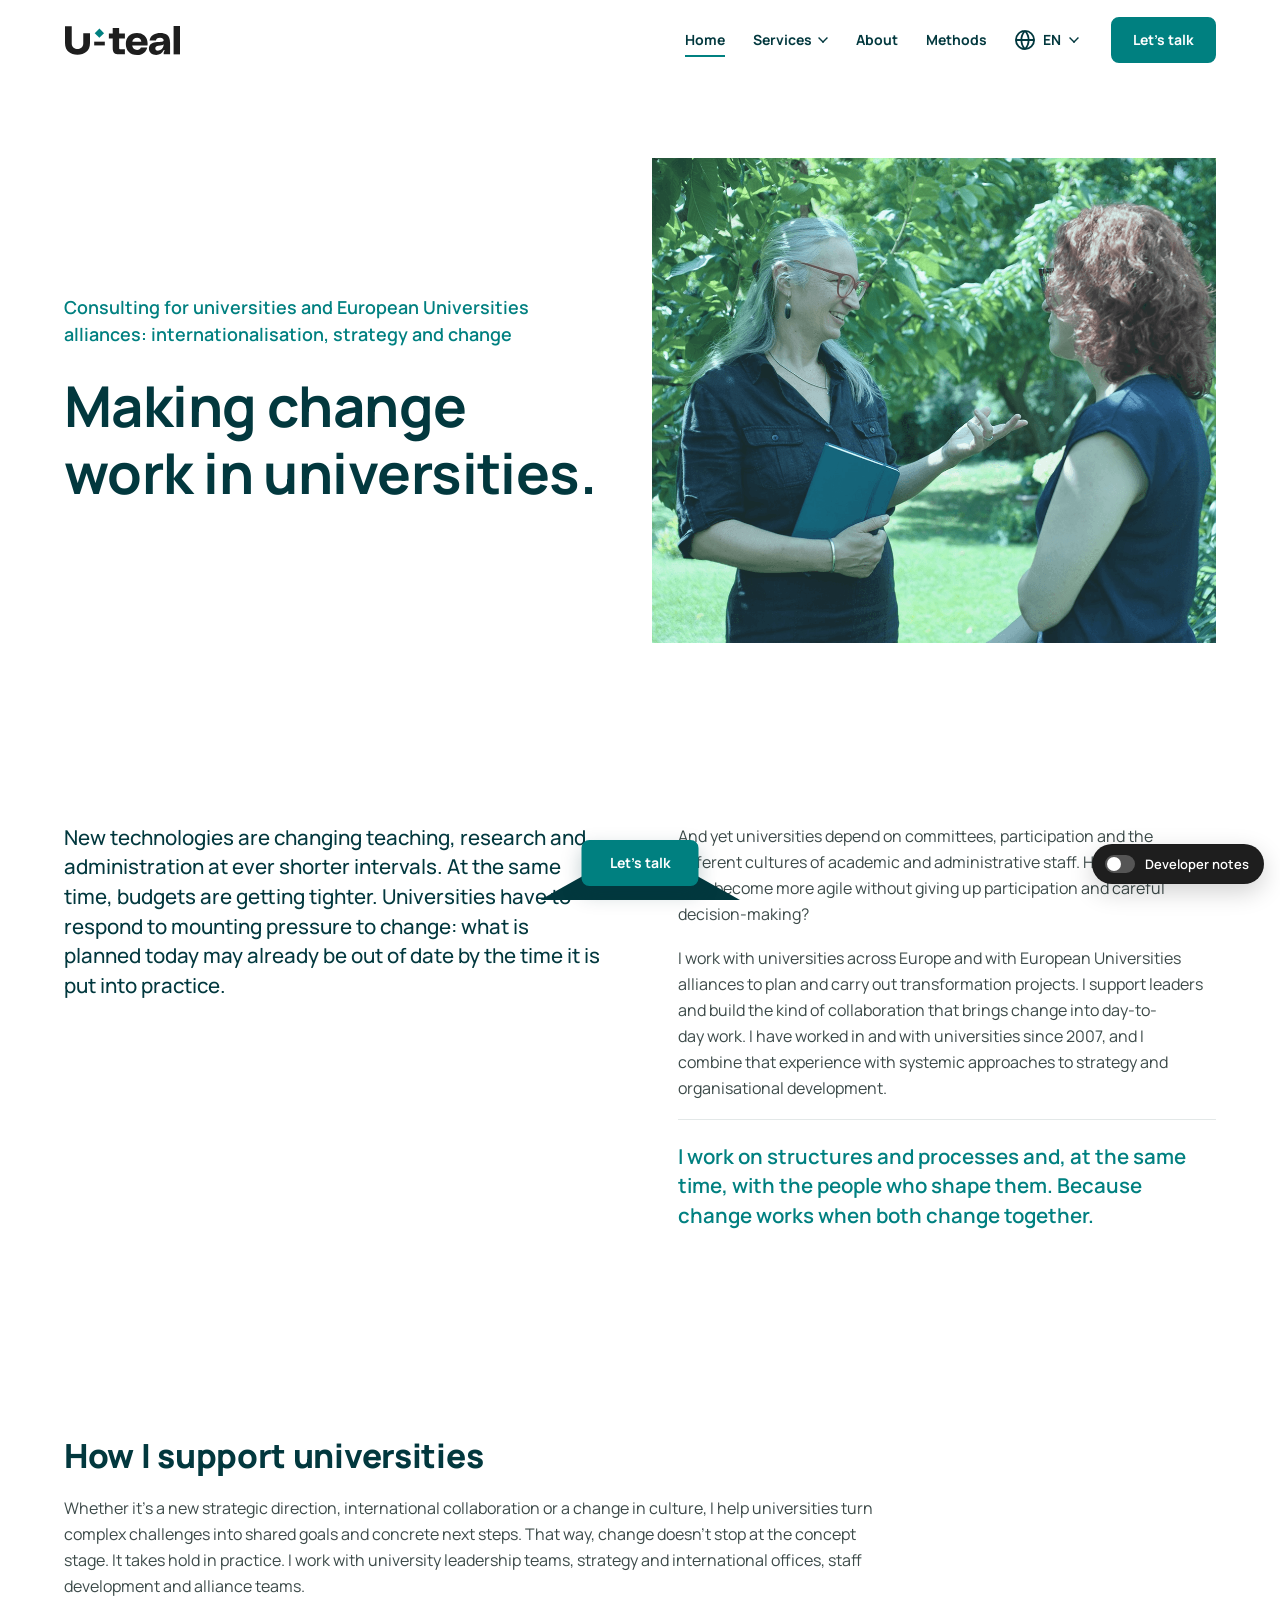
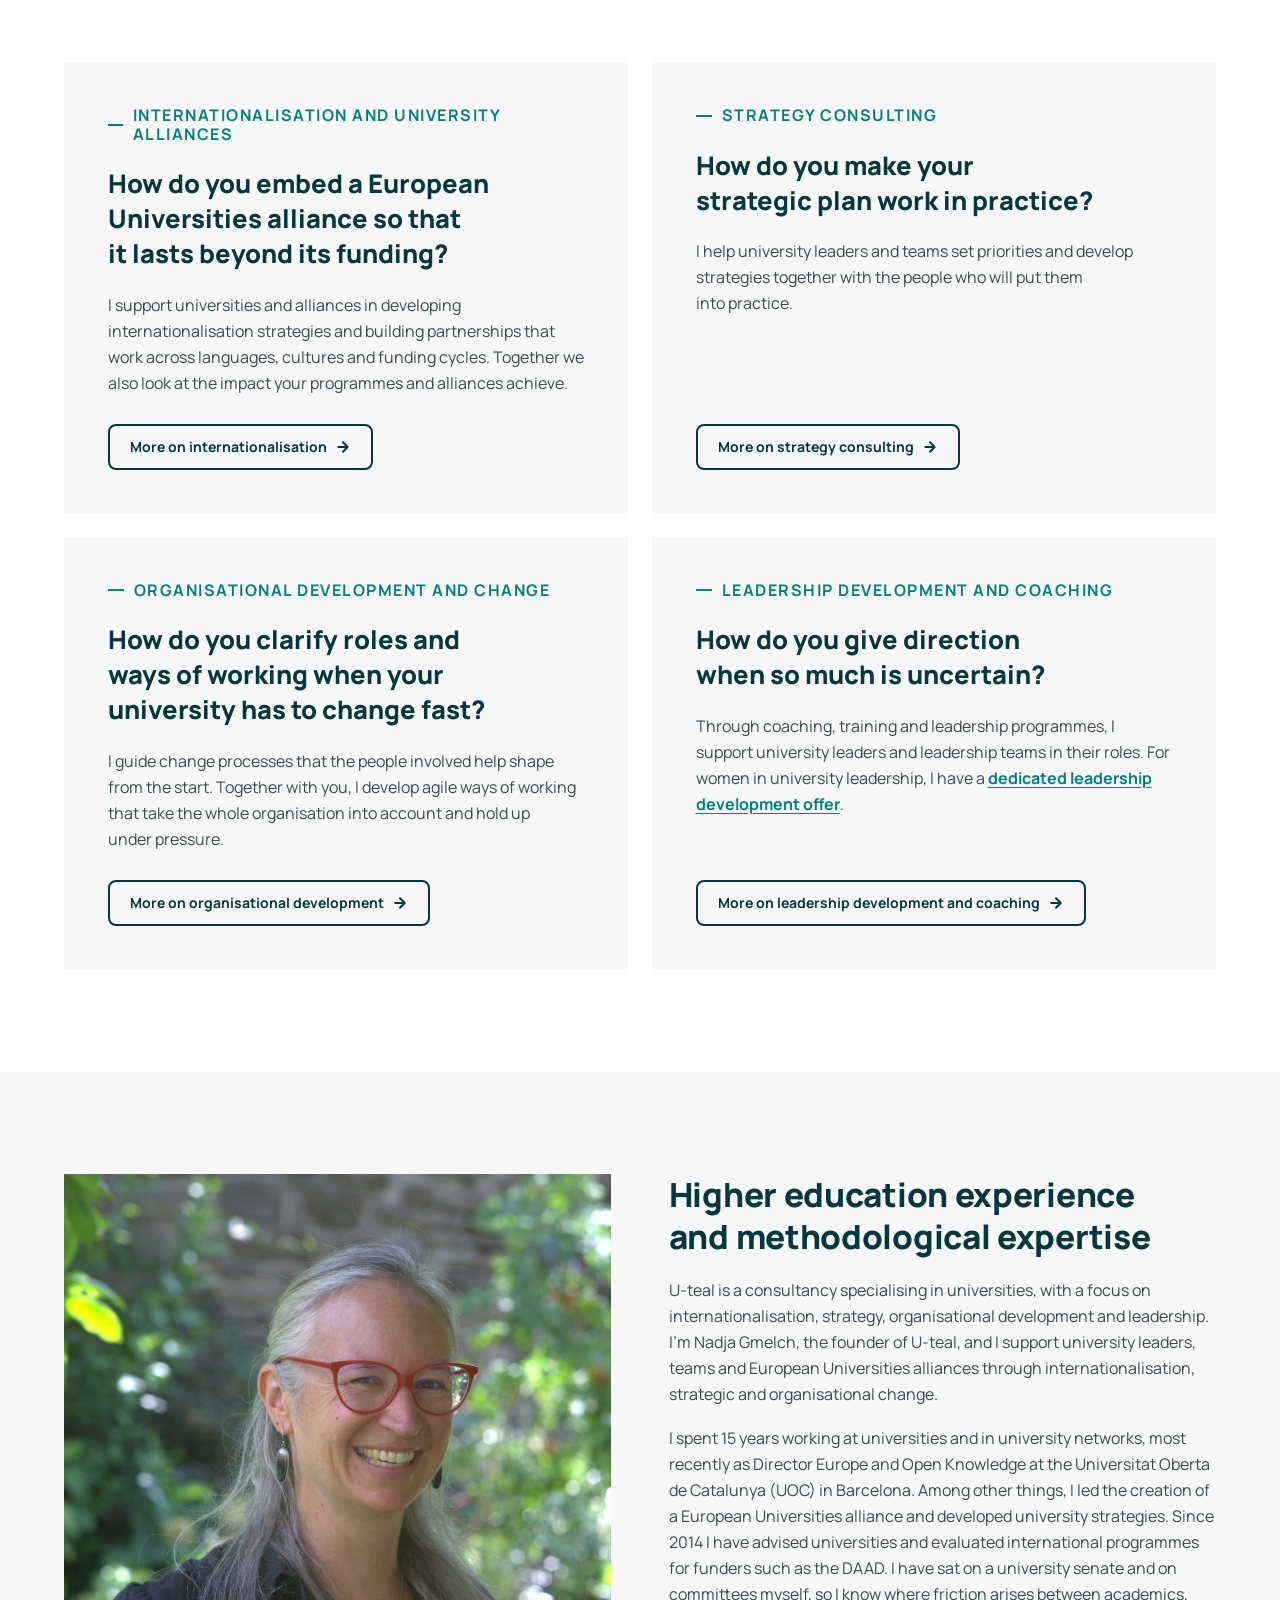
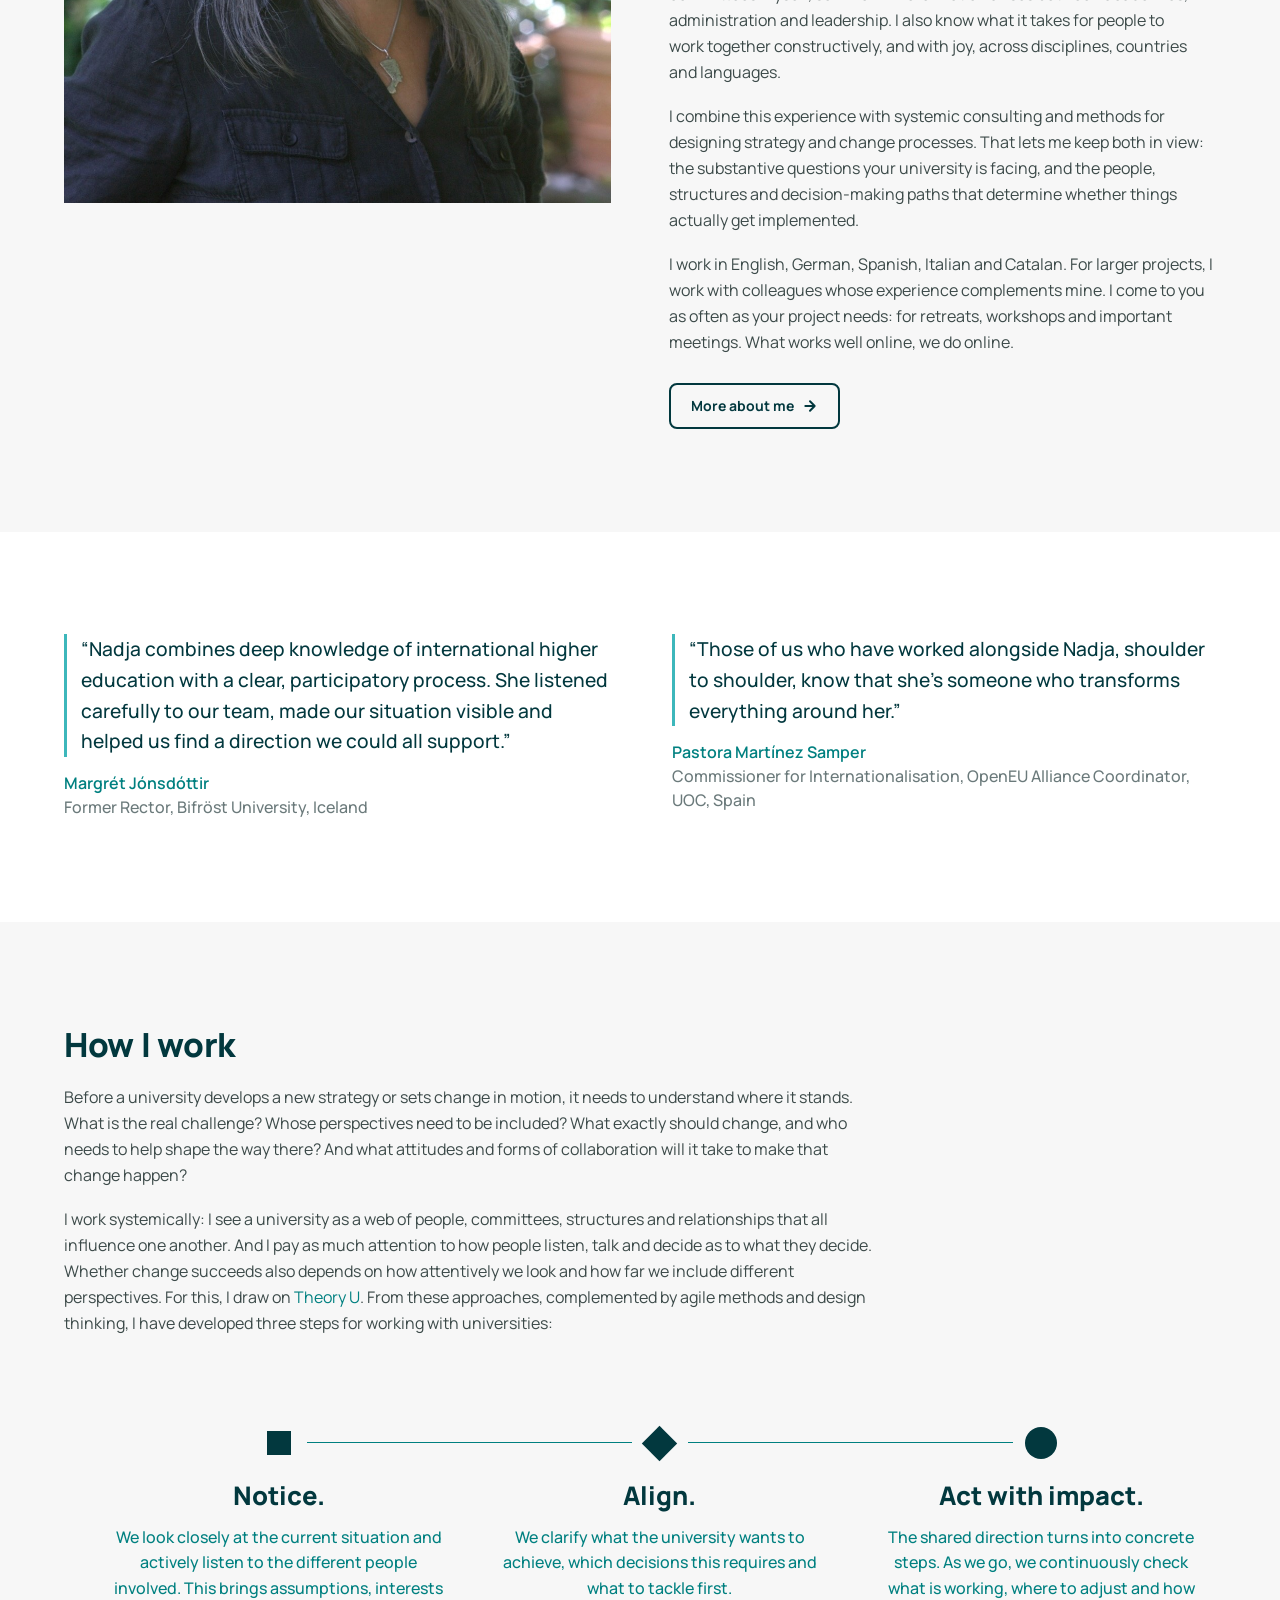
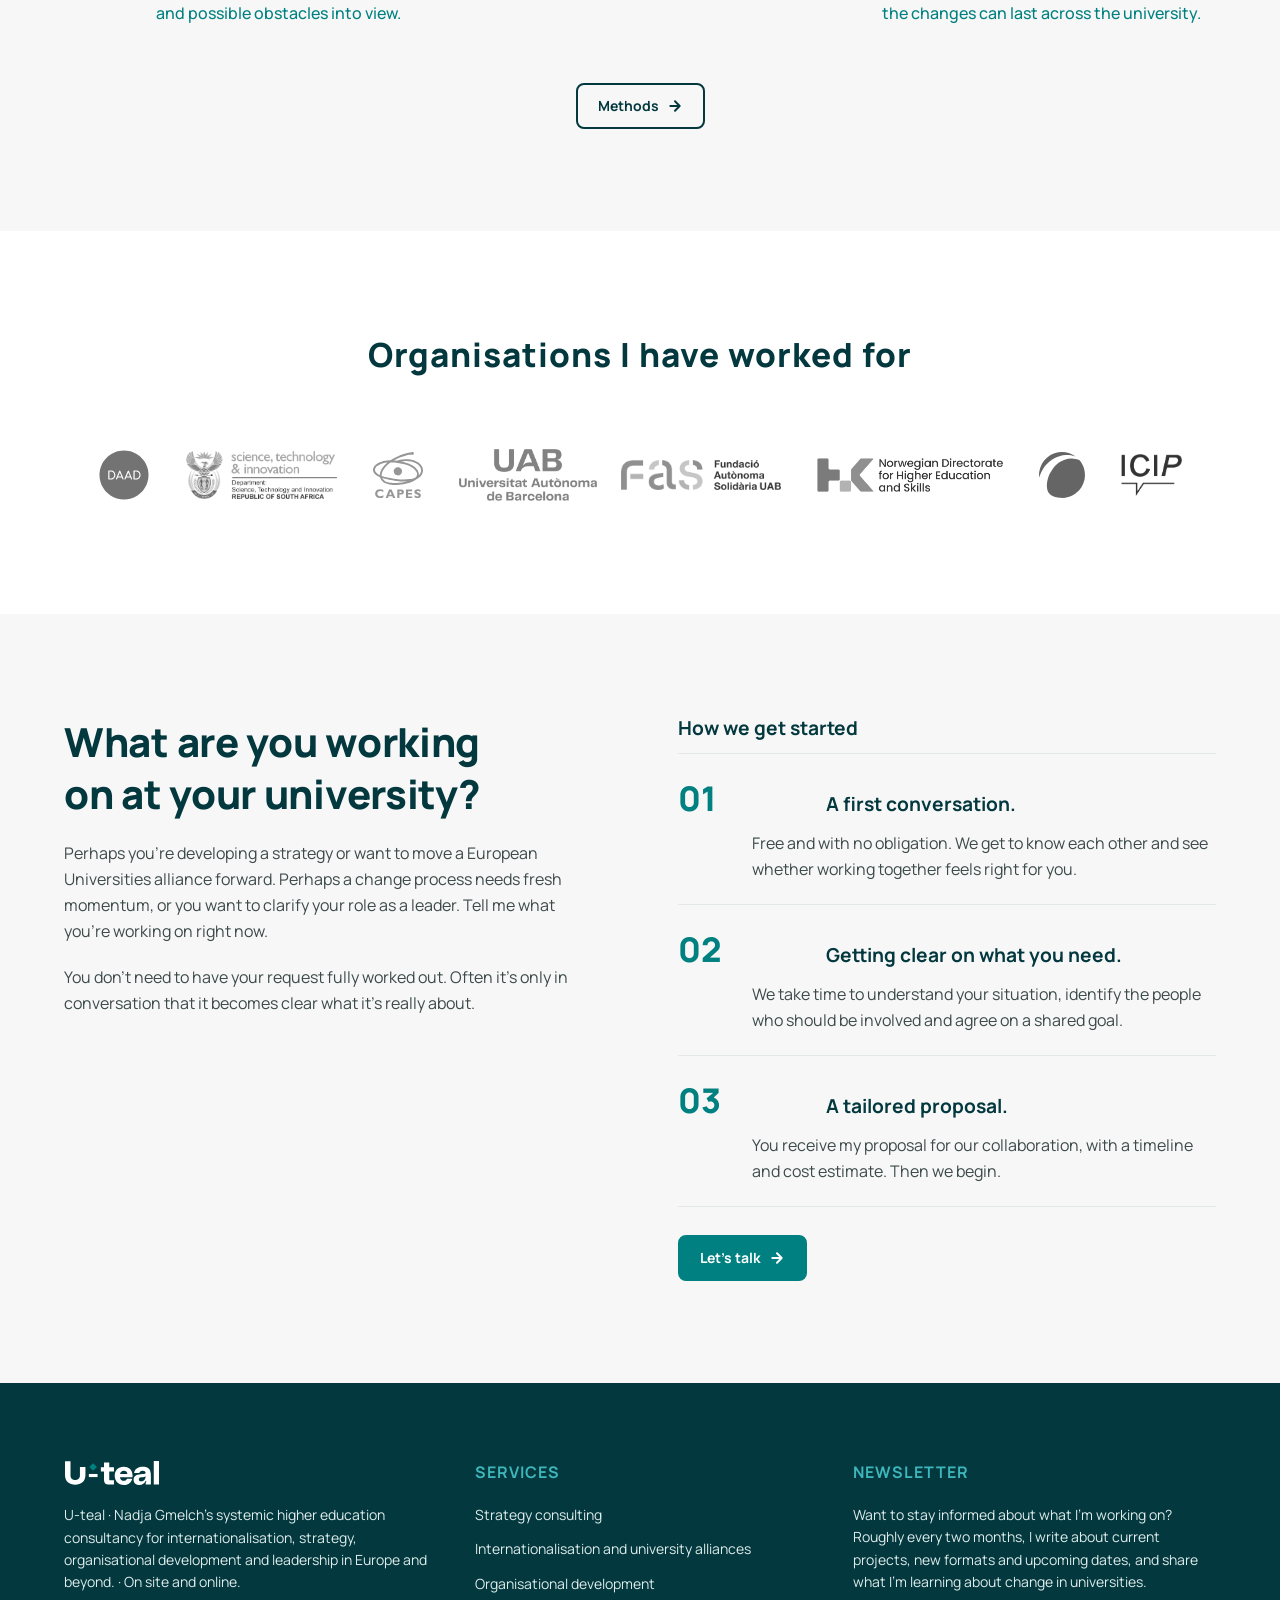
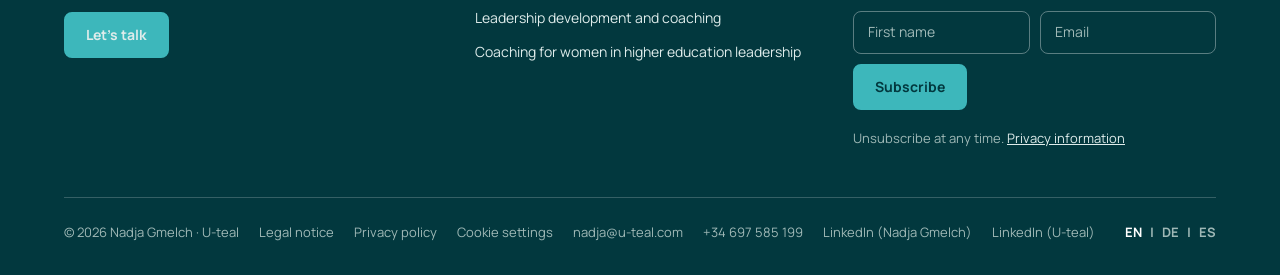
==== index.html @ 44d66828 "Update pages to the client's latest docs: only final texts, pictures at "Picture option" - Home: rem" ====
<!DOCTYPE html>
<!--
================================================================================
  U-TEAL · Home page (EN) · HTML mockup — Draft 2
================================================================================

  Draft 2 changes (client feedback, Sept 2026)
  - New home texts from Nadja (Google Doc "Homepage - EN").
  - Designer's proposal for fonts/sizes, header, pictures (rectangular),
    About/quote format, "How I work" steps, footer, floating "Let's talk".
  - Real U-teal logo (assets/images/brand/).
  - Header: "Services" dropdown instead of single service links.

  How this file is organised
  1. <head>    SEO meta (from the client doc), font, stylesheets
  2. CSS       assets/css/global.css (all pages) + assets/css/home.css
  3. <body>    SEO box (dev only) · S01 Header … S11 Footer
  4. JS        assets/js/main.js (menus, dev notes, SEO copy, float CTA)

  Developer notes
  - Floating "Developer notes" switch (bottom-right) or ?notes=1 shows:
    yellow Elementor labels per section, the SEO box (copy-paste for
    Yoast), inline build specs and hidden placeholder sections.

  Links
  - Internal links use the planned EN slugs (see client-notes Q3). Pages
    that don't exist yet are marked with data-todo and point to "#".
================================================================================
-->
<html lang="en">
  <head>
    <meta charset="utf-8" />
    <meta name="viewport" content="width=device-width, initial-scale=1" />

    <!-- SEO (Yoast: SEO title / Meta description / Social) -->
    <title>Internationalisation &amp; strategy for universities | U-teal</title>
    <meta
      name="description"
      content="Systemic consulting for universities and European Universities alliances: internationalisation, strategy, organisational development and leadership."
    />
    <meta property="og:type" content="website" />
    <meta property="og:title" content="Making change work in universities | U-teal" />
    <meta
      property="og:description"
      content="Nadja Gmelch’s systemic higher education consultancy for internationalisation, strategy, organisational development and leadership."
    />
    <meta property="og:image" content="assets/images/hero.png" />

    <!-- Favicon (brand mark: white U on teal). WP: Site Identity › Site Icon -->
    <link rel="icon" type="image/png" href="assets/images/brand/mark-primary-bg-white-square.png" />
    <link rel="apple-touch-icon" href="assets/images/brand/mark-primary-bg-white-square.png" />

    <!-- Font: Manrope (WordPress: load locally, see memory › GDPR) -->
    <link rel="preconnect" href="https://fonts.googleapis.com" />
    <link rel="preconnect" href="https://fonts.gstatic.com" crossorigin />
    <link
      rel="stylesheet"
      href="https://fonts.googleapis.com/css2?family=Manrope:wght@300;400;500;600;700;800&display=swap"
    />

    <!-- Styles: global (all pages) + page-specific -->
    <link rel="stylesheet" href="assets/css/global.css" />
    <link rel="stylesheet" href="assets/css/home.css" />
  </head>

  <body>
    <!-- ======================================================================
         S01 · HEADER
         Elementor: Theme Builder › Header (sticky)
         Widgets: Site Logo (SVG) · Nav Menu (Home · Services ▾ · About ·
                  Methods) · Polylang language switcher (dropdown) · Button
         ====================================================================== -->
    <header class="site-header" id="top">
      <div class="dev-note">
        S01 · Theme Builder › Header (sticky) — Site Logo · Nav Menu with
        "Services" submenu · Polylang switcher (EN/DE/ES) · Button "Let's talk"
      </div>

      <div class="container site-header__inner">
        <a class="site-logo" href="index.html" aria-label="U-teal home">
          <img src="assets/images/brand/logo-uteal.svg" alt="U-teal" width="117" height="31" />
        </a>

        <!-- Mobile menu button (designer icon: bar · diamond · bar) -->
        <button
          class="menu-toggle"
          type="button"
          aria-label="Open menu"
          aria-expanded="false"
          aria-controls="site-nav"
        >
          <span class="menu-toggle__bar menu-toggle__bar--top"></span>
          <span class="menu-toggle__diamond"></span>
          <span class="menu-toggle__bar menu-toggle__bar--bottom"></span>
        </button>

        <nav class="site-nav" id="site-nav" aria-label="Main">
          <ul class="nav-list">
            <li><a class="nav-link is-active" href="index.html" aria-current="page">Home</a></li>

            <!-- Services dropdown (final wording tbc by client) -->
            <li>
              <button class="nav-link" type="button" aria-expanded="false" aria-controls="submenu-services" data-dropdown>
                Services <span class="nav-link__chev" aria-hidden="true"></span>
              </button>
              <ul class="submenu" id="submenu-services">
                <li><a href="internationalisation.html">Internationalisation and university alliances</a></li>
                <li><a href="#" data-todo="/strategy-consulting">Strategy consulting</a></li>
                <li><a href="#" data-todo="/organisational-development">Organisational development</a></li>
                <li><a href="#" data-todo="/leadership-development">Leadership development and coaching</a></li>
                <li class="submenu__divider" aria-hidden="true"></li>
                <li><a href="#" data-todo="/women-in-higher-education-leadership">Coaching for women in higher education leadership</a></li>
              </ul>
            </li>

            <li><a class="nav-link" href="about-me.html">About</a></li>
            <li><a class="nav-link" href="methods.html">Methods</a></li>

            <!-- Language switcher (Polylang) -->
            <li class="lang">
              <button class="nav-link lang__btn" type="button" aria-expanded="false" aria-controls="submenu-lang" aria-label="Language: English" data-dropdown>
                <svg viewBox="-1 -1 22 22" fill="none" aria-hidden="true">
                  <path d="M20 10c0 5.523-4.477 10-10 10m10-10c0-5.523-4.477-10-10-10m10 10H0m10 10C4.477 20 0 15.523 0 10m10 10a14.6 14.6 0 0 1-4-10c0-3.723 1.432-7.304 4-10m0 20a14.6 14.6 0 0 0 4-10c0-3.723-1.432-7.304-4-10M0 10C0 4.477 4.477 0 10 0" stroke="currentColor" stroke-width="2" stroke-linecap="round" stroke-linejoin="round"/>
                </svg>
                EN <span class="nav-link__chev" aria-hidden="true"></span>
              </button>
              <ul class="submenu lang__menu" id="submenu-lang">
                <li><a href="index.html" aria-current="true">English</a></li>
                <li><a href="#" data-todo="/de/">Deutsch</a></li>
                <li><a href="#" data-todo="/es/">Español</a></li>
              </ul>
            </li>
          </ul>

          <a class="btn btn--primary" href="contact.html">Let’s talk</a>

          <!-- Elementor build notes for the mobile menu (visible with developer notes on, menu open) -->
          <div class="dev-note dev-note--inline">
            <strong>MOBILE MENU · Elementor Pro › Nav Menu widget</strong>
            <ul>
              <li>Layout: Horizontal · Breakpoint: Tablet (Site Settings › Layout › Breakpoints: Tablet = 999px).</li>
              <li>Mobile dropdown: Full width ON · Align: start · Toggle icon: custom SVG (bar · diamond · bar), colour #02383E, size 22px.</li>
              <li>Dropdown items: Manrope 16px/700 #02383E · padding 15px 0 · divider 1px #E3E8E8 · active: text #008080 + 3px left border.</li>
              <li>Submenu ("Services"): indicator chevron on the right · bg #F7F7F7 · items 15px/600 · padding 12px 16px.</li>
              <li>Languages: Polylang adds EN / DE / ES as a "Language switcher" menu item (show names, hide flags).</li>
              <li>"Let's talk": last menu item with CSS class <code>menu-cta</code> styled as a button (or hide the header button on mobile: the floating Let's talk is always visible).</li>
            </ul>
          </div>
        </nav>
      </div>
    </header>
    <!-- /S01 · HEADER -->

    <!-- ======================================================================
         SEO BOX (developer only — copy-paste into Yoast for this page)
         ====================================================================== -->
    <aside class="seo-box dev-only" aria-label="SEO values for this page">
      <div class="seo-box__inner">
        <p class="seo-box__title">
          <span>SEO · Homepage (EN) → Yoast SEO</span>
          <span>Slug: /</span>
        </p>
        <dl>
          <dt>Title tag</dt>
          <dd data-count>Internationalisation &amp; strategy for universities | U-teal</dd>
          <dd><button class="copy-btn" type="button">Copy</button></dd>

          <dt>Meta description</dt>
          <dd data-count>Systemic consulting for universities and European Universities alliances: internationalisation, strategy, organisational development and leadership.</dd>
          <dd><button class="copy-btn" type="button">Copy</button></dd>

          <dt>OG title</dt>
          <dd data-count>Making change work in universities | U-teal</dd>
          <dd><button class="copy-btn" type="button">Copy</button></dd>

          <dt>OG description</dt>
          <dd data-count>Nadja Gmelch’s systemic higher education consultancy for internationalisation, strategy, organisational development and leadership.</dd>
          <dd><button class="copy-btn" type="button">Copy</button></dd>

          <dt>Slug</dt>
          <dd>/ (English is the default language; German at /de/, Spanish at /es/)</dd>
          <dd></dd>

          <dt>H1</dt>
          <dd>Consulting for universities and European Universities alliances: internationalisation, strategy and change</dd>
          <dd><button class="copy-btn" type="button">Copy</button></dd>
        </dl>

        <!-- Heading structure: generated by main.js from the page. Levels follow the client
             doc exactly (H1/H2/H3). Lines without an H tag in the doc are NOT headings. -->
        <div class="seo-box__outline">
          <p class="seo-box__subtitle">
            Heading structure (must match the client doc; set the same HTML tag in each Elementor Heading widget)
          </p>
          <ol class="heading-outline" data-heading-outline></ol>
          <p class="seo-box__hint">
            Only the texts from the client doc (feedback 10 Nov: no texts from earlier drafts).
            Styled lines like the service labels, "How we get started", "Notice." are <strong>not</strong> headings in the doc → use Elementor Heading widget with HTML tag <code>p</code> / <code>div</code>.
          </p>
        </div>
      </div>
    </aside>

    <main>
      <!-- ====================================================================
           S02 · HERO
           Elementor: Container (row, 2 cols)
           Widgets: Heading H1 (small, teal) · Heading H2 (display 60px) ·
                    Image ("Picture option" in the client doc; rectangular,
                    teal tint = Container bg image + overlay, blend "color")
           ==================================================================== -->
      <section class="hero">
        <div class="dev-note">
          S02 · Hero — Container (row) › H1 small · H2 display · Image
          ("Picture option", rectangular, teal overlay)
        </div>

        <div class="container hero__grid">
          <div class="hero__content">
            <h1 class="hero__h1">
              Consulting for universities and European Universities alliances:
              internationalisation, strategy and change
            </h1>

            <h2 class="display">Making change work in universities.</h2>

          </div>

          <figure class="picture picture--tint">
            <img
              src="assets/images/hero.png"
              alt="Nadja Gmelch in conversation with a client outdoors"
              width="1440"
              height="960"
            />
          </figure>
        </div>
      </section>
      <!-- /S02 · HERO -->

      <!-- ====================================================================
           S03 · INTRO (client liked the "Welcome" layout: lead | body)
           Elementor: Container (row, 2 cols) › Text Editor (lead) ·
                      Text Editor (body) · Heading (closing line)
           ==================================================================== -->
      <section class="section intro">
        <div class="dev-note">
          S03 · Intro — Container (row) › Text Editor (lead style) · Text Editor
          · Heading (teal closing line)
        </div>

        <div class="container intro__grid">
          <p class="lead">
            New technologies are changing teaching, research and administration
            at ever shorter intervals. At the same time, budgets are getting
            tighter. Universities have to respond to mounting pressure to
            change: what is planned today may already be out of date by the
            time it is put into practice.
          </p>

          <div class="stack body">
            <p>
              And yet universities depend on committees, participation and the
              different cultures of academic and administrative staff. How can
              they become more agile without giving up participation and careful
              decision-making?
            </p>
            <p>
              I work with universities across Europe and with European
              Universities alliances to plan and carry out transformation
              projects. I support leaders and build the kind of collaboration
              that brings change into day-to-day work. I have worked in and with
              universities since 2007, and I combine that experience with
              systemic approaches to strategy and organisational development.
            </p>
            <p class="intro__closing">
              I work on structures and processes and, at the same time, with the
              people who shape them. Because change works when both change
              together.
            </p>
          </div>
        </div>
      </section>
      <!-- /S03 · INTRO -->

      <!-- ====================================================================
           S04 · SERVICES — "How I support universities"
           Elementor: Container › Heading · Text Editor · Grid Container (2×2)
           Per box: Heading (eyebrow) · Heading H3 · Text Editor · Button
           Save one box as a Global Widget / Loop item and reuse it.
           No pictures in the boxes (client request).
           ==================================================================== -->
      <section class="section services" id="services">
        <div class="dev-note">
          S04 · Services — Container › H2 · Text · Grid 2×2 › per box: label (p)
          · H3 · Text · Button (outline + arrow). No images.
        </div>

        <div class="container">
          <div class="section-head services__intro">
            <h2 class="h2">How I support universities</h2>
            <p class="body">
              Whether it’s a new strategic direction, international
              collaboration or a change in culture, I help universities turn
              complex challenges into shared goals and concrete next steps. That
              way, change doesn’t stop at the concept stage. It takes hold in
              practice. I work with university leadership teams, strategy and
              international offices, staff development and alliance teams.
            </p>
          </div>

          <div class="services__grid">
            <!-- Service 1 -->
            <article class="service-card">
              <p class="eyebrow">Internationalisation and university alliances</p>
              <h3 class="h3">
                How do you embed a European Universities alliance so that it
                lasts beyond its funding?
              </h3>
              <p class="body">
                I support universities and alliances in developing
                internationalisation strategies and building partnerships that
                work across languages, cultures and funding cycles. Together we
                also look at the impact your programmes and alliances achieve.
              </p>
              <div class="service-card__cta">
                <a class="btn btn--outline btn--arrow" href="internationalisation.html">More on internationalisation</a>
              </div>
            </article>

            <!-- Service 2 -->
            <article class="service-card">
              <p class="eyebrow">Strategy consulting</p>
              <h3 class="h3">How do you make your strategic plan work in practice?</h3>
              <p class="body">
                I help university leaders and teams set priorities and develop
                strategies together with the people who will put them into
                practice.
              </p>
              <div class="service-card__cta">
                <a class="btn btn--outline btn--arrow" href="#" data-todo="/strategy-consulting">More on strategy consulting</a>
              </div>
            </article>

            <!-- Service 3 -->
            <article class="service-card">
              <p class="eyebrow">Organisational development and change</p>
              <h3 class="h3">
                How do you clarify roles and ways of working when your university
                has to change fast?
              </h3>
              <p class="body">
                I guide change processes that the people involved help shape
                from the start. Together with you, I develop agile ways of
                working that take the whole organisation into account and hold
                up under pressure.
              </p>
              <div class="service-card__cta">
                <a class="btn btn--outline btn--arrow" href="#" data-todo="/organisational-development">More on organisational development</a>
              </div>
            </article>

            <!-- Service 4 -->
            <article class="service-card">
              <p class="eyebrow">Leadership development and coaching</p>
              <h3 class="h3">How do you give direction when so much is uncertain?</h3>
              <p class="body service-card__extra">
                Through coaching, training and leadership programmes, I support
                university leaders and leadership teams in their roles. For women
                in university leadership, I have a
                <a href="#" data-todo="/women-in-higher-education-leadership">dedicated leadership development offer</a>.
              </p>
              <div class="service-card__cta">
                <a class="btn btn--outline btn--arrow" href="#" data-todo="/leadership-development">More on leadership development and coaching</a>
              </div>
            </article>
          </div>
        </div>
      </section>
      <!-- /S04 · SERVICES -->

      <!-- ====================================================================
           S05 · EXPERTISE — designer "About" layout
           Elementor: Container (row) › Image (rectangular) · Heading H2 ·
                      Text Editor · Button
           ==================================================================== -->
      <section class="section section--soft expertise">
        <div class="dev-note">
          S05 · Expertise — Container (row) › Image ("Picture option",
          rectangular, sticky on desktop) · H2 · Text Editor · Button
        </div>

        <div class="container expertise__grid">
          <figure class="picture">
            <img
              src="assets/images/about-nadja-gmelch.jpg"
              alt="Portrait of Nadja Gmelch, founder of U-teal"
              loading="lazy"
              width="1065"
              height="1600"
            />
          </figure>

          <div class="expertise__content">
            <h2 class="h2">Higher education experience and methodological expertise</h2>

            <div class="stack body">
              <p>
                U-teal is a consultancy specialising in universities, with a
                focus on internationalisation, strategy, organisational
                development and leadership. I’m Nadja Gmelch, the founder of
                U-teal, and I support university leaders, teams and European
                Universities alliances through internationalisation, strategic
                and organisational change.
              </p>
              <p>
                I spent 15 years working at universities and in university
                networks, most recently as Director Europe and Open Knowledge at
                the Universitat Oberta de Catalunya (UOC) in Barcelona. Among
                other things, I led the creation of a European Universities
                alliance and developed university strategies. Since 2014 I have
                advised universities and evaluated international programmes for
                funders such as the DAAD. I have sat on a university senate and
                on committees myself, so I know where friction arises between
                academics, administration and leadership. I also know what it
                takes for people to work together constructively, and with joy,
                across disciplines, countries and languages.
              </p>
              <p>
                I combine this experience with systemic consulting and methods
                for designing strategy and change processes. That lets me keep
                both in view: the substantive questions your university is
                facing, and the people, structures and decision-making paths
                that determine whether things actually get implemented.
              </p>
              <p>
                I work in English, German, Spanish, Italian and Catalan. For
                larger projects, I work with colleagues whose experience
                complements mine. I come to you as often as your project needs:
                for retreats, workshops and important meetings. What works well
                online, we do online.
              </p>
            </div>

            <a class="btn btn--outline btn--arrow" href="about-me.html">More about me</a>
          </div>
        </div>
      </section>
      <!-- /S05 · EXPERTISE -->

      <!-- ====================================================================
           S06 · TESTIMONIALS (designer quote format)
           Elementor: Container (row, 2 cols) › Blockquote (Pro) or
                      Text Editor with left border + author line
           ==================================================================== -->
      <section class="section testimonials">
        <div class="dev-note">
          S06 · Testimonials — Container (row) › 2× Blockquote (left border
          #3DB7BB 3px, text 20px/500, author 16px/600 teal)
        </div>

        <div class="container testimonials__grid">
          <figure class="quote">
            <blockquote class="quote__text">
              “Nadja combines deep knowledge of international higher education
              with a clear, participatory process. She listened carefully to our
              team, made our situation visible and helped us find a direction we
              could all support.”
            </blockquote>
            <figcaption class="quote__author">
              Margrét Jónsdóttir
              <span class="quote__role">Former Rector, Bifröst University, Iceland</span>
            </figcaption>
          </figure>

          <figure class="quote">
            <blockquote class="quote__text">
              “Those of us who have worked alongside Nadja, shoulder to
              shoulder, know that she’s someone who transforms everything around
              her.”
            </blockquote>
            <figcaption class="quote__author">
              Pastora Martínez Samper
              <span class="quote__role">Commissioner for Internationalisation, OpenEU Alliance Coordinator, UOC, Spain</span>
            </figcaption>
          </figure>
        </div>
      </section>
      <!-- /S06 · TESTIMONIALS -->

      <!-- ====================================================================
           S07 · HOW I WORK (#how-i-work)
           Elementor: Container (soft bg) › Heading H2 · Text Editor ·
                      3-col Container (shape icon ·
                      title · text; connecting line = SVG bg or Divider) · Button
           ==================================================================== -->
      <section class="section section--soft how" id="how-i-work">
        <div class="dev-note">
          S07 · How I work — Container › H2 · Text · 3 cols (SVG shape ·
          title 28px · text teal) · Button "Methods"
        </div>

        <div class="container">
          <div class="how__top">
            <div class="how__intro">
                <h2 class="h2">How I work</h2>
              <p class="body">
                Before a university develops a new strategy or sets change in
                motion, it needs to understand where it stands. What is the real
                challenge? Whose perspectives need to be included? What exactly
                should change, and who needs to help shape the way there? And
                what attitudes and forms of collaboration will it take to make
                that change happen?
              </p>
              <p class="body">
                I work systemically: I see a university as a web of people,
                committees, structures and relationships that all influence one
                another. And I pay as much attention to how people listen, talk
                and decide as to what they decide. Whether change succeeds also
                depends on how attentively we look and how far we include
                different perspectives. For this, I draw on
                <a href="#" data-todo="/methods#theory-u">Theory U</a>. From
                these approaches, complemented by agile methods and design
                thinking, I have developed three steps for working with
                universities:
              </p>
            </div>
          </div>

          <!-- 3 steps: square → diamond → circle (brand graphic language) -->
          <ol class="steps" role="list">
            <li class="step">
              <span class="step__shape step__shape--square" aria-hidden="true"></span>
              <p class="step__title">Notice.</p>
              <p class="step__text">
                We look closely at the current situation and actively listen to
                the different people involved. This brings assumptions,
                interests and possible obstacles into view.
              </p>
            </li>
            <li class="step">
              <span class="step__shape step__shape--diamond" aria-hidden="true"></span>
              <p class="step__title">Align.</p>
              <p class="step__text">
                We clarify what the university wants to achieve, which decisions
                this requires and what to tackle first.
              </p>
            </li>
            <li class="step">
              <span class="step__shape step__shape--circle" aria-hidden="true"></span>
              <p class="step__title">Act with impact.</p>
              <p class="step__text">
                The shared direction turns into concrete steps. As we go, we
                continuously check what is working, where to adjust and how the
                changes can last across the university.
              </p>
            </li>
          </ol>

          <div class="how__cta">
            <a class="btn btn--outline btn--arrow" href="methods.html">Methods</a>
          </div>
        </div>
      </section>
      <!-- /S07 · HOW I WORK -->

      <!-- ====================================================================
           S08 · ORGANISATIONS I HAVE WORKED FOR
           Elementor: Container (soft bg) › Heading H2 (centred) ·
                      Image ×7 with links (greyscale via CSS Filters)
           Logos: placeholders until files arrive. UAB + FAS side by side.
           ==================================================================== -->
      <section class="section orgs">
        <div class="dev-note">
          S08 · Organisations — Container › H2 centred · Image ×7 (linked,
          greyscale). Placeholders until logo files arrive (client-notes).
        </div>

        <div class="container">
          <div class="section-head section-head--center">
            <h2 class="h2">Organisations I have worked for</h2>
          </div>

          <div class="orgs__row">
            <!-- DAAD, SA DSTI, CAPES, Bifröst, ICIP: logos taken from Wikipedia /
                 Wikimedia for the mockup. Replace with official files from the
                 client (client-notes Q18). Three are "tbc" by the client. -->
            <span class="org-img" title="tbc by client">
              <img src="assets/images/clients/daad.svg" alt="DAAD – German Academic Exchange Service" class="org-img__daad" loading="lazy" />
            </span>
            <span class="org-img" title="tbc by client">
              <img src="assets/images/clients/sa-dsti.png" alt="South African Department of Science, Technology and Innovation" class="org-img__dsti" loading="lazy" width="794" height="252" />
            </span>
            <span class="org-img" title="tbc by client">
              <img src="assets/images/clients/capes.svg" alt="CAPES" class="org-img__capes" loading="lazy" />
            </span>
            <!-- UAB + FAS side by side, one link (client request) -->
            <a class="org-img org-img--pair" href="https://www.uab.cat/web/universitat-autonoma-de-barcelona-1345467954774.html?param2=1345716706936" target="_blank" rel="noopener">
              <img src="assets/images/clients/uab.png" alt="Universitat Autònoma de Barcelona" class="org-img__uab" loading="lazy" width="891" height="336" />
              <img src="assets/images/clients/fas.png" alt="Fundació Autònoma Solidària" class="org-img__fas" loading="lazy" width="900" height="168" />
            </a>
            <a class="org-img" href="https://hkdir.no/en" target="_blank" rel="noopener">
              <img src="assets/images/clients/hkdir.png" alt="Norwegian Directorate for Higher Education and Skills (HK-dir)" class="org-img__hkdir" loading="lazy" width="725" height="133" />
            </a>
            <a class="org-img" href="https://www.bifrost.is/english/" target="_blank" rel="noopener">
              <img src="assets/images/clients/bifrost.svg" alt="Bifröst University" class="org-img__bifrost" loading="lazy" />
            </a>
            <a class="org-img" href="https://www.icip.cat/en/" target="_blank" rel="noopener">
              <img src="assets/images/clients/icip.png" alt="ICIP – International Catalan Institute for Peace" class="org-img__icip" loading="lazy" width="709" height="488" />
            </a>
          </div>
        </div>
      </section>
      <!-- /S08 · ORGANISATIONS -->

      <!-- ====================================================================
           S09 · GET STARTED (contact CTA)
           Elementor: Container (row) › Heading H2 · Text Editor ·
                      Heading (small) · 3 numbered rows (Icon List or
                      3 Containers: number 34px/800 teal + title + text) · Button
           ==================================================================== -->
      <section class="section section--soft start" id="get-started">
        <div class="dev-note">
          S09 · Get started — Container (row) › H2 · Text · numbered rows
          (designer "Trust" style) · Button "Let's talk" → /contact
        </div>

        <div class="container start__grid">
          <div class="start__head">
            <h2 class="start__title">What are you working on at your university?</h2>
            <p class="body">
              Perhaps you’re developing a strategy or want to move a European
              Universities alliance forward. Perhaps a change process needs
              fresh momentum, or you want to clarify your role as a leader. Tell
              me what you’re working on right now.
            </p>
            <p class="body">
              You don’t need to have your request fully worked out. Often it’s
              only in conversation that it becomes clear what it’s really about.
            </p>
          </div>

          <div>
            <p class="h4 start__steps-title">How we get started</p>
            <div class="num-rows">
              <div class="num-row">
                <div class="num-row__head">
                  <span class="num-row__num">01</span>
                  <p class="h4">A first conversation.</p>
                </div>
                <p class="body">
                  Free and with no obligation. We get to know each other and see
                  whether working together feels right for you.
                </p>
              </div>
              <div class="num-row">
                <div class="num-row__head">
                  <span class="num-row__num">02</span>
                  <p class="h4">Getting clear on what you need.</p>
                </div>
                <p class="body">
                  We take time to understand your situation, identify the people
                  who should be involved and agree on a shared goal.
                </p>
              </div>
              <div class="num-row">
                <div class="num-row__head">
                  <span class="num-row__num">03</span>
                  <p class="h4">A tailored proposal.</p>
                </div>
                <p class="body">
                  You receive my proposal for our collaboration, with a timeline
                  and cost estimate. Then we begin.
                </p>
              </div>
            </div>

            <div class="start__cta">
              <a class="btn btn--primary btn--arrow" href="contact.html">Let’s talk</a>
            </div>
          </div>
        </div>
      </section>
      <!-- /S09 · GET STARTED -->

      <!-- ====================================================================
           S10 · NEWS & INSIGHTS — PLACEHOLDER (NOT LIVE)
           Client note: only goes live once there is real content. Shown here
           only when developer notes are on.
           Elementor (later): Loop Grid (Posts) › 3 cards
           ==================================================================== -->
      <section class="news-placeholder dev-only" aria-hidden="true">
        <div class="container">
          <p class="eyebrow">News &amp; insights · placeholder (hidden on live site)</p>
          <div class="news-placeholder__cards">
            <div class="news-placeholder__card">LinkedIn highlights</div>
            <div class="news-placeholder__card">Thought-piece article</div>
            <div class="news-placeholder__card">Later: playbook / worksheet download (lead magnet)</div>
          </div>
        </div>
      </section>
      <!-- /S10 · NEWS PLACEHOLDER -->
    </main>

    <!-- ======================================================================
         S11 · FOOTER
         Elementor: Theme Builder › Footer
         Col 1: Site Logo (white SVG) · Text · Button
         Col 2: Nav Menu (services)
         Col 3: Text · Form (Pro: first name + email → Mailchimp/Brevo,
                double opt-in) · privacy note
         Bottom bar: copyright · legal links · contact · LinkedIn · EN|DE|ES
         ====================================================================== -->
    <footer class="site-footer">
      <div class="dev-note">
        S11 · Theme Builder › Footer — 3 cols (logo + text + button · services
        menu · newsletter form) + bottom bar (Polylang switcher)
      </div>

      <div class="container">
        <div class="site-footer__cols">
          <!-- Column 1 -->
          <div class="site-footer__col">
            <a class="site-footer__logo" href="index.html" aria-label="U-teal home">
              <img src="assets/images/brand/logo-uteal-white.svg" alt="U-teal" width="96" height="26" />
            </a>
            <p>
              U-teal · Nadja Gmelch’s systemic higher education consultancy for
              internationalisation, strategy, organisational development and
              leadership in Europe and beyond. · On site and online.
            </p>
            <a class="btn btn--accent" href="contact.html">Let’s talk</a>
          </div>

          <!-- Column 2 -->
          <div class="site-footer__col">
            <p class="site-footer__title">Services</p>
            <ul class="site-footer__links">
              <li><a href="#" data-todo="/strategy-consulting">Strategy consulting</a></li>
              <li><a href="internationalisation.html">Internationalisation and university alliances</a></li>
              <li><a href="#" data-todo="/organisational-development">Organisational development</a></li>
              <li><a href="#" data-todo="/leadership-development">Leadership development and coaching</a></li>
              <li><a href="#" data-todo="/women-in-higher-education-leadership">Coaching for women in higher education leadership</a></li>
            </ul>
          </div>

          <!-- Column 3: newsletter -->
          <div class="site-footer__col site-footer__col--newsletter">
            <p class="site-footer__title">Newsletter</p>
            <p>
              Want to stay informed about what I’m working on? Roughly every two
              months, I write about current projects, new formats and upcoming
              dates, and share what I’m learning about change in universities.
            </p>
            <form class="footer-form" action="#" onsubmit="return false;">
              <label class="sr-only" for="nl-name">First name</label>
              <input id="nl-name" type="text" placeholder="First name" autocomplete="given-name" />
              <label class="sr-only" for="nl-email">Email</label>
              <input id="nl-email" type="email" placeholder="Email" autocomplete="email" />
              <button class="btn btn--accent" type="submit">Subscribe</button>
            </form>
            <p class="footer-form__note">
              Unsubscribe at any time.
              <a href="#" data-todo="/privacy-policy">Privacy information</a>
            </p>

            <div class="dev-note dev-note--inline">
              <strong>FORM · Elementor Pro › Form widget</strong>
              <ul>
                <li>Fields: First name (text, 50%) + Email (required, 50%) + Submit (100%, auto width). Mobile: all 100%.</li>
                <li>Action: Mailchimp (native) with double opt-in ON (GDPR/DE). Brevo: Brevo plugin or webhook.</li>
                <li>Spam: honeypot ON; Cloudflare Turnstile if needed (no reCAPTCHA).</li>
                <li>Field: transparent bg · border 1px rgba(255,255,255,.35) · radius 8px · padding 11px 14px · Manrope 14px · text #FFF · placeholder #9FB8B6.</li>
                <li>Button: bg #3DB7BB · text #02383E · 14px/700 · padding 12px 20px · radius 8px · hover bg #FFF.</li>
                <li>Polylang: translate the success message + privacy link in DE/ES.</li>
              </ul>
            </div>
          </div>
        </div>

        <!-- Bottom bar -->
        <div class="site-footer__bottom">
          <ul class="site-footer__meta">
            <li>© <span class="js-year">2026</span> Nadja Gmelch · U-teal</li>
            <li><a href="#" data-todo="/legal-notice">Legal notice</a></li>
            <li><a href="#" data-todo="/privacy-policy">Privacy policy</a></li>
            <li><a href="#" data-todo="cookie-settings">Cookie settings</a></li>
            <li><a href="mailto:nadja@u-teal.com">nadja@u-teal.com</a></li>
            <li><a href="tel:+34697585199">+34 697 585 199</a></li>
            <li><a href="https://www.linkedin.com/in/nadja-gmelch/" target="_blank" rel="noopener">LinkedIn (Nadja Gmelch)</a></li>
            <li><a href="https://www.linkedin.com/company/u-teal/" target="_blank" rel="noopener">LinkedIn (U-teal)</a></li>
          </ul>
          <!-- Polylang: each link points to the same page in the other language -->
          <nav class="site-footer__lang" aria-label="Language">
            <a href="index.html" aria-current="true">EN</a> |
            <a href="#" data-todo="/de/">DE</a> |
            <a href="#" data-todo="/es/">ES</a>
          </nav>
        </div>
      </div>
    </footer>
    <!-- /S11 · FOOTER -->

    <!-- ======================================================================
         FLOATING "LET'S TALK" (always visible — client request)
         Elementor: Pro Popup (bottom bar, all pages, no close button) or a
         fixed Container. Triangle = SVG/shape behind the button.
         ====================================================================== -->
    <div class="float-cta">
      <a class="btn btn--primary" href="contact.html">Let’s talk</a>
    </div>

    <!-- Scripts: menus, developer notes, SEO copy buttons, footer year -->
    <script src="assets/js/main.js" defer></script>
  </body>
</html>
---- assets/css/global.css ----
/* ==========================================================================
   U-TEAL · GLOBAL STYLES (Draft 2 — follows the designer's proposal)
   Loaded on EVERY page. Page-specific sections go in assets/css/<page>.css.

   Contents
   1. Design tokens      → Elementor: Site Settings › Global Colors / Fonts
   2. Base               → Elementor: Site Settings › Typography / Links
   3. Layout helpers     → Elementor: Container (Boxed, 1232px content)
   4. Typography         → Elementor: Global Fonts (see scale below)
   5. Components         → buttons, eyebrow, quote, numbered rows, dash list
   6. Header             → Theme Builder › Header (+ Services dropdown)
   7. Footer             → Theme Builder › Footer
   8. Floating "Let's talk" button (always visible)
   9. Developer tools    → notes toggle, SEO box (internal only)
   10. Responsive        → breakpoints 1000px (tablet) / 600px (mobile)

   Type scale (designer, desktop → mobile)
   Display   60/72  700   hero statement           → 40/48
   H2        34/42  800   section headings         → 28/36
   H3        28/38  800   card headings            → 22/30
   H4        20/26  700   row titles               → 18/24
   Lead      22/32  500   intro paragraphs         → 18/28
   Body      16/26  400   #3C4A49
   Eyebrow   16/18  700   uppercase, 1.5px, teal, with a dash before
   Nav       14/18  700
   ========================================================================== */

/* ==========================================================================
   1. DESIGN TOKENS (Brand Book v1 2026 + designer values)
   ========================================================================== */
:root {
  /* Brand colours */
  --c-teal-dark: #02383e; /* Primary dark: headings, footer        */
  --c-teal: #008080; /* Primary: eyebrows, buttons, links          */
  --c-teal-light: #3db7bb; /* Accent: dashes, quote line, CTA      */
  --c-ink: #1e1e1e; /* Charcoal                                    */

  /* Neutrals */
  --c-text: #3c4a49; /* Body text (designer)                      */
  --c-muted: #6b7a7b;
  --c-bg-soft: #f7f7f7; /* Off-white section / card background    */
  --c-line: #e3e8e8; /* Dividers                                 */
  --c-white: #ffffff;

  /* On dark (footer) */
  --c-on-dark: #dfeceb;
  --c-on-dark-muted: #9fb8b6;

  /* Layout */
  --container: 1280px;
  --gutter: clamp(20px, 5vw, 80px);
  --section-y: clamp(64px, 8vw, 112px);
  --radius: 8px; /* Buttons, inputs (designer)                   */
  --radius-card: 0px; /* Cards + pictures are rectangular         */

  /* Typography */
  --font: "Manrope", sans-serif;
}

/* ==========================================================================
   2. BASE
   ========================================================================== */
*,
*::before,
*::after {
  box-sizing: border-box;
}

html {
  scroll-behavior: smooth;
}

html,
body {
  margin: 0;
}

body {
  background: var(--c-white);
  font-family: var(--font);
  font-size: 16px;
  line-height: 1.625;
  color: var(--c-text);
  -webkit-font-smoothing: antialiased;
  overflow-x: hidden;
}

h1,
h2,
h3,
h4,
p,
blockquote,
figure {
  margin: 0;
}

img {
  display: block;
  max-width: 100%;
}

a {
  color: var(--c-teal);
  text-decoration: none;
  transition: color 0.2s ease, background-color 0.2s ease,
    border-color 0.2s ease;
}

a:hover {
  color: var(--c-teal-dark);
}

/* ==========================================================================
   3. LAYOUT HELPERS
   ========================================================================== */
.container {
  max-width: var(--container);
  margin: 0 auto;
  padding-left: var(--gutter);
  padding-right: var(--gutter);
}

.section {
  position: relative;
  padding-top: var(--section-y);
  padding-bottom: var(--section-y);
}

.section--soft {
  background: var(--c-bg-soft);
}

.section-head {
  max-width: 820px;
  display: flex;
  flex-direction: column;
  gap: 18px;
  margin-bottom: clamp(40px, 5vw, 64px);
}

.section-head--center {
  margin-left: auto;
  margin-right: auto;
  align-items: center;
  text-align: center;
}

/* Stack of paragraphs with consistent spacing */
.stack > * + * {
  margin-top: 18px;
}

/* ==========================================================================
   4. TYPOGRAPHY
   ========================================================================== */
.display {
  font-size: clamp(40px, 4.4vw, 60px);
  line-height: 1.2;
  font-weight: 700;
  letter-spacing: -0.01em;
  color: var(--c-teal-dark);
  text-wrap: balance;
}

.h2 {
  font-size: clamp(28px, 2.6vw, 34px);
  line-height: 1.25;
  font-weight: 800;
  letter-spacing: -0.3px;
  color: var(--c-teal-dark);
  text-wrap: balance;
}

.h3 {
  font-size: clamp(22px, 2vw, 28px);
  line-height: 1.36;
  font-weight: 800;
  color: var(--c-teal-dark);
  text-wrap: balance;
}

.h4 {
  font-size: clamp(18px, 1.5vw, 20px);
  line-height: 1.3;
  font-weight: 700;
  color: var(--c-teal-dark);
}

.lead {
  font-size: clamp(18px, 1.6vw, 22px);
  line-height: 1.45;
  font-weight: 500;
  color: var(--c-teal-dark);
  text-wrap: pretty;
}

.body {
  font-size: 16px;
  line-height: 1.625;
  color: var(--c-text);
  text-wrap: pretty;
}

/* Eyebrow: "— LABEL" (dash + uppercase teal) */
.eyebrow {
  display: inline-flex;
  align-items: center;
  gap: 10px;
  font-size: 16px;
  line-height: 1.15;
  font-weight: 700;
  letter-spacing: 1.5px;
  text-transform: uppercase;
  color: var(--c-teal);
}

.eyebrow::before {
  content: "";
  width: 16px;
  height: 2px;
  background: currentColor;
}

.eyebrow--plain::before {
  display: none;
}

/* ==========================================================================
   5. COMPONENTS
   ========================================================================== */

/* --- 5.1 Buttons (Elementor: Button widget, radius 8px) --- */
.btn {
  display: inline-flex;
  align-items: center;
  gap: 8px;
  padding: 12px 20px;
  border: 2px solid transparent;
  border-radius: var(--radius);
  font-size: 14px;
  line-height: 1.3;
  font-weight: 700;
  white-space: nowrap;
}

/* Arrow icon after the label (designer: 16px arrow) */
.btn--arrow::after {
  content: "";
  width: 16px;
  height: 16px;
  background: currentColor;
  -webkit-mask: url("data:image/svg+xml,%3Csvg xmlns='http://www.w3.org/2000/svg' viewBox='0 0 16 16' fill='none'%3E%3Cpath d='M3.33 8h9.34M8 12.67 12.67 8 8 3.33' stroke='%23000' stroke-width='2' stroke-linecap='round' stroke-linejoin='round'/%3E%3C/svg%3E") center / contain no-repeat;
  mask: url("data:image/svg+xml,%3Csvg xmlns='http://www.w3.org/2000/svg' viewBox='0 0 16 16' fill='none'%3E%3Cpath d='M3.33 8h9.34M8 12.67 12.67 8 8 3.33' stroke='%23000' stroke-width='2' stroke-linecap='round' stroke-linejoin='round'/%3E%3C/svg%3E") center / contain no-repeat;
  transition: transform 0.2s ease;
}

.btn--arrow:hover::after {
  transform: translateX(3px);
}

/* Outline (designer default): dark border → filled on hover */
.btn--outline {
  border-color: var(--c-teal-dark);
  color: var(--c-teal-dark);
}
.btn--outline:hover {
  background: var(--c-teal-dark);
  color: var(--c-white);
}

/* Solid teal: "Let's talk" */
.btn--primary {
  background: var(--c-teal);
  border-color: var(--c-teal);
  color: var(--c-white);
}
.btn--primary:hover {
  background: var(--c-teal-dark);
  border-color: var(--c-teal-dark);
  color: var(--c-white);
}

/* Light teal: on dark backgrounds (footer) */
.btn--accent {
  background: var(--c-teal-light);
  border-color: var(--c-teal-light);
  color: var(--c-teal-dark);
}
.btn--accent:hover {
  background: var(--c-white);
  border-color: var(--c-white);
  color: var(--c-teal-dark);
}

/* --- 5.2 Dash list (designer: light-teal dash bullets) --- */
.dash-list {
  margin: 0;
  padding: 0;
  list-style: none;
  display: flex;
  flex-direction: column;
  gap: 10px;
}

.dash-list li {
  position: relative;
  padding-left: 26px;
}

.dash-list li::before {
  content: "";
  position: absolute;
  left: 0;
  top: 0.8em;
  width: 14px;
  height: 2px;
  background: var(--c-teal-light);
}

/* --- 5.3 Quote (designer: light-teal line on the left) --- */
.quote {
  display: flex;
  flex-direction: column;
  gap: 14px;
}

.quote__text {
  padding-left: 14px;
  border-left: 3px solid var(--c-teal-light);
  font-size: clamp(18px, 1.5vw, 20px);
  line-height: 1.6;
  font-weight: 500;
  color: var(--c-teal-dark);
  text-wrap: pretty;
}

.quote__author {
  font-size: 16px;
  line-height: 1.5;
  font-weight: 600;
  color: var(--c-teal);
}

.quote__role {
  display: block;
  font-weight: 500;
  color: var(--c-muted);
}

/* --- 5.4 Numbered rows (designer "Trust" style: 01 + title | text) --- */
.num-rows {
  border-top: 1px solid var(--c-line);
}

.num-row {
  display: grid;
  grid-template-columns: minmax(0, 1fr) minmax(0, 1fr);
  gap: 16px 48px;
  align-items: center;
  padding: 28px 0;
  border-bottom: 1px solid var(--c-line);
}

.num-row__head {
  display: flex;
  align-items: center;
  gap: 28px;
}

.num-row__num {
  flex: 0 0 auto;
  min-width: 46px;
  font-size: 34px;
  line-height: 1.35;
  font-weight: 800;
  color: var(--c-teal);
}

/* --- 5.5 Picture (rectangular, optional teal tint like the designer hero) --- */
.picture {
  position: relative;
  overflow: hidden;
  background: #dde7e7;
}

.picture img {
  width: 100%;
  height: 100%;
  object-fit: cover;
}

.picture--tint::after {
  content: "";
  position: absolute;
  inset: 0;
  background: var(--c-teal);
  mix-blend-mode: color;
  opacity: 0.35;
  pointer-events: none;
}

/* --- 5.5b Image placeholder (proposed photo spot, until the client sends
   pictures). Elementor: Image widget with the real photo, same ratio. --- */
.img-ph {
  position: relative;
  display: flex;
  flex-direction: column;
  align-items: center;
  justify-content: center;
  gap: 14px;
  width: 100%;
  margin: 0;
  padding: 24px;
  text-align: center;
  background:
    linear-gradient(45deg, rgba(0, 128, 128, 0.14), rgba(61, 183, 187, 0.06)),
    var(--c-bg-soft);
  border: 1px dashed rgba(0, 128, 128, 0.45);
}

.img-ph__mark {
  width: 22px;
  height: 22px;
  border: 2px solid var(--c-teal);
  transform: rotate(45deg);
}

.img-ph__label {
  max-width: 34ch;
  font-size: 14px;
  line-height: 1.5;
  color: var(--c-text);
}

.img-ph__label strong {
  display: block;
  margin-bottom: 4px;
  font-size: 12px;
  font-weight: 800;
  letter-spacing: 1.2px;
  text-transform: uppercase;
  color: var(--c-teal);
}

/* --- 5.6 Visually hidden (screen-reader only) --- */
.sr-only {
  position: absolute;
  width: 1px;
  height: 1px;
  padding: 0;
  margin: -1px;
  overflow: hidden;
  clip: rect(0, 0, 0, 0);
  white-space: nowrap;
  border: 0;
}

/* --- 5.7 Shape cards (brand shapes: square · diamond · circle). Used on
   About "How I work" and the service pages "What your university gains".
   Elementor: Container (3 cols) › per card: Container #F7F7F7 › shape
   (Icon/SVG) · Heading · Text --- */
.principles__grid {
  display: grid;
  grid-template-columns: repeat(3, minmax(0, 1fr));
  gap: 24px;
}

.principle {
  display: flex;
  flex-direction: column;
  gap: 16px;
  padding: clamp(28px, 3vw, 40px);
  background: var(--c-bg-soft);
}

.principle__shape {
  display: block;
  width: 28px;
  height: 28px;
  margin-bottom: 6px;
  background: var(--c-teal-dark);
}

.principle__shape--diamond {
  width: 26px;
  height: 26px;
  margin-left: 2px;
  background: var(--c-teal-light);
  transform: rotate(45deg);
}

.principle__shape--circle {
  border-radius: 50%;
  background: var(--c-teal);
}

/* --- 5.8 CTA block (centred: heading · text · button) --- */
.cta-block {
  display: flex;
  flex-direction: column;
  align-items: center;
  gap: 24px;
  text-align: center;
}

.cta-block__title {
  max-width: 760px;
  font-size: clamp(30px, 3.4vw, 40px);
  line-height: 1.3;
  font-weight: 800;
  letter-spacing: -0.3px;
  color: var(--c-teal-dark);
  text-wrap: balance;
}

/* --- 5.9 FAQ accordion (Elementor Accordion: title tag H3, FAQ Schema ON).
   Used on Methods + service pages. --- */
.faq__grid {
  display: grid;
  grid-template-columns: minmax(0, 0.6fr) minmax(0, 1.4fr);
  gap: 32px clamp(32px, 5vw, 72px);
  align-items: start;
}

.faq__head {
  position: sticky;
  top: 120px;
}

.faq-list {
  border-top: 1px solid var(--c-line);
}

.faq-item {
  border-bottom: 1px solid var(--c-line);
}

.faq-item summary {
  display: flex;
  align-items: center;
  justify-content: space-between;
  gap: 24px;
  padding: 22px 0;
  cursor: pointer;
  list-style: none;
}

.faq-item summary::-webkit-details-marker {
  display: none;
}

.faq-item__q {
  font-size: clamp(17px, 1.4vw, 19px);
  line-height: 1.4;
  font-weight: 700;
  color: var(--c-teal-dark);
}

/* Plus / minus icon */
.faq-item__icon {
  position: relative;
  flex: 0 0 18px;
  width: 18px;
  height: 18px;
}

.faq-item__icon::before,
.faq-item__icon::after {
  content: "";
  position: absolute;
  top: 50%;
  left: 0;
  width: 18px;
  height: 2px;
  background: var(--c-teal);
  transform: translateY(-50%);
  transition: transform 0.2s ease;
}

.faq-item__icon::after {
  transform: translateY(-50%) rotate(90deg);
}

.faq-item[open] .faq-item__icon::after {
  transform: translateY(-50%) rotate(0deg);
}

.faq-item__a {
  padding-bottom: 24px;
  max-width: 68ch;
}

.faq-item__a a {
  color: var(--c-teal);
  text-decoration: underline;
  text-underline-offset: 3px;
}

.faq-item__a .btn {
  margin-top: 20px;
  text-decoration: none;
}

@media (max-width: 999px) {
  .principles__grid,
  .faq__grid {
    grid-template-columns: minmax(0, 1fr);
  }

  .faq__head {
    position: static;
  }
}

/* ==========================================================================
   6. HEADER (S01)
   Elementor: Theme Builder › Header (sticky) — Site Logo · Nav Menu
   (with "Services" submenu) · Polylang language switcher · Button
   ========================================================================== */
.site-header {
  position: sticky;
  top: 0;
  z-index: 50;
  background: var(--c-white);
  border-bottom: 1px solid transparent;
  transition: border-color 0.2s ease;
}

.site-header.is-scrolled {
  border-bottom-color: var(--c-line);
}

.site-header__inner {
  display: flex;
  align-items: center;
  justify-content: space-between;
  gap: 24px;
  height: 80px;
}

.site-logo {
  display: block;
  flex: 0 0 auto;
}

.site-logo img {
  width: 117px;
  height: auto;
}

/* Main navigation */
.site-nav {
  display: flex;
  align-items: center;
  gap: 32px;
}

.nav-list {
  display: flex;
  align-items: center;
  gap: 28px;
  margin: 0;
  padding: 0;
  list-style: none;
}

.nav-list > li {
  position: relative;
}

.nav-link {
  display: inline-flex;
  align-items: center;
  gap: 6px;
  padding: 8px 0;
  border: 0;
  background: none;
  font: 700 14px/18px var(--font);
  color: var(--c-teal-dark);
  cursor: pointer;
}

.nav-link:hover,
.nav-link[aria-expanded="true"] {
  color: var(--c-teal);
}

/* Active page: teal underline (designer) */
.nav-link.is-active {
  box-shadow: inset 0 -2px 0 var(--c-teal);
}

/* Chevron for the Services dropdown */
.nav-link__chev {
  width: 10px;
  height: 10px;
  border-right: 2px solid currentColor;
  border-bottom: 2px solid currentColor;
  transform: translateY(-2px) rotate(45deg) scale(0.7);
  transition: transform 0.2s ease;
}

.nav-link[aria-expanded="true"] .nav-link__chev {
  transform: translateY(2px) rotate(-135deg) scale(0.7);
}

/* Services submenu (Elementor: Nav Menu › Dropdown) */
.submenu {
  position: absolute;
  top: calc(100% + 12px);
  left: -20px;
  z-index: 60;
  min-width: 340px;
  margin: 0;
  padding: 10px;
  list-style: none;
  background: var(--c-white);
  border: 1px solid var(--c-line);
  border-radius: var(--radius);
  box-shadow: 0 16px 40px rgba(2, 56, 62, 0.12);
  opacity: 0;
  visibility: hidden;
  transform: translateY(-6px);
  transition: opacity 0.2s ease, transform 0.2s ease, visibility 0.2s;
}

.submenu.is-open {
  opacity: 1;
  visibility: visible;
  transform: none;
}

.submenu a {
  display: block;
  padding: 10px 12px;
  border-radius: 6px;
  font-size: 14px;
  font-weight: 600;
  line-height: 1.35;
  color: var(--c-teal-dark);
}

.submenu a:hover {
  background: var(--c-bg-soft);
  color: var(--c-teal);
}

.submenu__divider {
  height: 1px;
  margin: 6px 12px;
  background: var(--c-line);
}

/* Language switcher (globe + EN, dropdown EN / DE / ES) */
.lang {
  position: relative;
}

.lang__btn {
  gap: 8px;
}

.lang__btn svg {
  width: 20px;
  height: 20px;
}

.lang__menu {
  min-width: 140px;
  left: auto;
  right: -10px;
}

.lang__menu a[aria-current="true"] {
  color: var(--c-teal);
}

/* Mobile menu button (designer icon: bar · diamond · bar) */
.menu-toggle {
  display: none;
  position: relative;
  width: 44px;
  height: 44px;
  border: 0;
  background: none;
  cursor: pointer;
}

.menu-toggle__bar,
.menu-toggle__diamond {
  position: absolute;
  left: 50%;
  transition: transform 0.25s ease, opacity 0.25s ease;
}

.menu-toggle__bar {
  width: 22px;
  height: 4px;
  background: var(--c-teal-dark);
}

.menu-toggle__bar--top {
  top: 12px;
  transform: translateX(-60%);
}

.menu-toggle__bar--bottom {
  bottom: 12px;
  transform: translateX(-40%);
}

.menu-toggle__diamond {
  top: 50%;
  width: 7px;
  height: 7px;
  background: var(--c-teal);
  transform: translate(-50%, -50%) rotate(45deg);
}

.site-header.is-open .menu-toggle__bar--top {
  transform: translate(-50%, 8px) rotate(45deg);
}

.site-header.is-open .menu-toggle__bar--bottom {
  transform: translate(-50%, -8px) rotate(-45deg);
}

.site-header.is-open .menu-toggle__diamond {
  opacity: 0;
}

/* ==========================================================================
   7. FOOTER (S10)
   Elementor: Theme Builder › Footer — Site Logo · Text · Button ·
   Nav Menu (services) · Form (Pro) · bottom bar
   ========================================================================== */
.site-footer {
  position: relative;
  background: var(--c-teal-dark);
  color: var(--c-on-dark);
  padding-top: clamp(56px, 6vw, 80px);
  padding-bottom: 32px;
}

.site-footer a {
  color: var(--c-on-dark);
}

.site-footer a:hover {
  color: var(--c-teal-light);
}

.site-footer__cols {
  display: grid;
  grid-template-columns: 1.1fr 1fr 1.1fr;
  gap: 48px;
  padding-bottom: 48px;
  border-bottom: 1px solid rgba(255, 255, 255, 0.2);
}

.site-footer__col {
  display: flex;
  flex-direction: column;
  align-items: flex-start;
  gap: 18px;
  font-size: 14px;
  line-height: 1.6;
}

.site-footer__title {
  font-size: 16px;
  font-weight: 700;
  letter-spacing: 1px;
  text-transform: uppercase;
  color: var(--c-teal-light);
}

.site-footer__logo img {
  width: 96px;
  height: auto;
}

.site-footer__links {
  margin: 0;
  padding: 0;
  list-style: none;
  display: flex;
  flex-direction: column;
  gap: 12px;
}

/* Newsletter form (Elementor Pro Form) */
.footer-form {
  display: grid;
  grid-template-columns: 1fr 1fr;
  gap: 10px;
  width: 100%;
}

.footer-form input {
  min-width: 0;
  padding: 11px 14px;
  border: 1px solid rgba(255, 255, 255, 0.35);
  border-radius: var(--radius);
  background: transparent;
  font: 400 14px/1.3 var(--font);
  color: var(--c-white);
}

.footer-form input::placeholder {
  color: var(--c-on-dark-muted);
}

.footer-form input:focus {
  outline: none;
  border-color: var(--c-teal-light);
}

.footer-form .btn {
  grid-column: 1 / -1;
  justify-self: start;
  cursor: pointer;
  font-family: var(--font);
}

.footer-form__note {
  font-size: 13px;
  color: var(--c-on-dark-muted);
}

.footer-form__note a {
  text-decoration: underline;
}

.site-footer__bottom {
  display: flex;
  flex-wrap: wrap;
  align-items: center;
  justify-content: space-between;
  gap: 12px 24px;
  padding-top: 24px;
  font-size: 13px;
  color: var(--c-on-dark-muted);
}

.site-footer__bottom a {
  color: var(--c-on-dark-muted);
}

.site-footer__meta {
  display: flex;
  flex-wrap: wrap;
  gap: 8px 20px;
  margin: 0;
  padding: 0;
  list-style: none;
}

.site-footer__lang {
  display: flex;
  gap: 8px;
  font-weight: 700;
}

.site-footer__lang a[aria-current="true"] {
  color: var(--c-white);
}

/* ==========================================================================
   8. FLOATING "LET'S TALK" (designer: teal button on a dark triangle)
   Elementor: Pro Popup (bar, bottom-centre, shown on all pages) or a
   fixed-position Container via Advanced › Motion Effects / Custom CSS.
   ========================================================================== */
.float-cta {
  position: fixed;
  left: 50%;
  bottom: 0;
  z-index: 40;
  display: flex;
  flex-direction: column;
  align-items: center;
  transform: translateX(-50%);
  pointer-events: none;
}

/* Dark triangle base behind the button */
.float-cta::before {
  content: "";
  position: absolute;
  bottom: 0;
  left: 50%;
  width: 200px;
  height: 56px;
  background: var(--c-teal-dark);
  clip-path: polygon(50% 0, 100% 100%, 0 100%);
  transform: translateX(-50%);
}

.float-cta .btn {
  position: relative;
  margin-bottom: 14px;
  padding: 12px 26px;
  pointer-events: auto;
  box-shadow: 0 8px 20px rgba(2, 56, 62, 0.25);
}

/* Hide while the footer CTA / contact block is on screen (set by main.js) */
.float-cta.is-hidden {
  opacity: 0;
  transform: translate(-50%, 20px);
  transition: opacity 0.25s ease, transform 0.25s ease;
}

.float-cta {
  transition: opacity 0.25s ease, transform 0.25s ease;
}

/* ==========================================================================
   9. DEVELOPER TOOLS (internal only — hidden for normal visitors)
   Toggle: floating "Developer notes" switch (bottom-right) or ?notes=1
   ========================================================================== */
.dev-note,
.dev-only {
  display: none;
}

/* Section labels: yellow tags in the top-left corner of each section */
.show-notes .dev-note {
  display: block;
  position: absolute;
  top: 12px;
  left: 12px;
  z-index: 5;
  max-width: 380px;
  padding: 5px 8px;
  border-radius: 4px;
  background: #ffe14d;
  color: var(--c-ink);
  font: 600 11px/1.35 ui-monospace, Menlo, monospace;
  text-align: left;
}

.show-notes .site-header .dev-note {
  top: 100%;
  left: auto;
  right: 12px;
  margin-top: 6px;
}

/* Inline notes: detailed specs placed in the flow */
.show-notes .dev-note--inline {
  position: static;
  max-width: none;
  margin-top: 16px;
  padding: 12px 14px;
  border-radius: 8px;
  font-weight: 500;
  line-height: 1.5;
}

.dev-note--inline strong {
  display: block;
  margin-bottom: 6px;
  font-weight: 800;
}

.dev-note--inline ul {
  margin: 0;
  padding-left: 16px;
}

.dev-note--inline li + li {
  margin-top: 4px;
}

/* Blocks that only exist for the team (e.g. hidden News section) */
.show-notes .dev-only {
  display: block;
  outline: 3px dashed #ffe14d;
  outline-offset: -3px;
}

/* --- SEO box: copy-paste values for Yoast (per page) --- */
.seo-box {
  margin: 24px auto;
  max-width: var(--container);
  padding: 0 var(--gutter);
}

.seo-box__inner {
  padding: 20px 22px;
  border: 2px solid #ffe14d;
  border-radius: 10px;
  background: #fffbe0;
  font-size: 14px;
  color: var(--c-ink);
}

.seo-box__title {
  display: flex;
  align-items: center;
  justify-content: space-between;
  gap: 12px;
  margin-bottom: 12px;
  font: 800 13px/1.2 ui-monospace, Menlo, monospace;
  letter-spacing: 0.04em;
  text-transform: uppercase;
}

.seo-box dl {
  display: grid;
  grid-template-columns: 170px 1fr auto;
  gap: 8px 14px;
  margin: 0;
  align-items: start;
}

.seo-box dt {
  font-weight: 700;
}

.seo-box dd {
  margin: 0;
  font-family: ui-monospace, Menlo, monospace;
  font-size: 13px;
  line-height: 1.5;
  word-break: break-word;
}

.seo-box__count {
  display: block;
  margin-top: 2px;
  font-family: var(--font);
  font-size: 12px;
  color: var(--c-muted);
}

.copy-btn {
  padding: 4px 10px;
  border: 1px solid #d8c64a;
  border-radius: 6px;
  background: var(--c-white);
  font: 700 12px/1.3 var(--font);
  color: var(--c-ink);
  cursor: pointer;
}

.copy-btn.is-copied {
  background: #11734f;
  border-color: #11734f;
  color: var(--c-white);
}

/* --- Floating developer-notes toggle (added by main.js) --- */
.dev-toggle {
  position: fixed;
  right: 16px;
  bottom: 16px;
  z-index: 100;
  display: flex;
  align-items: center;
  gap: 10px;
  padding: 10px 14px 10px 12px;
  border: 1px solid rgba(0, 0, 0, 0.08);
  border-radius: 999px;
  background: var(--c-ink);
  color: var(--c-white);
  box-shadow: 0 8px 24px rgba(0, 0, 0, 0.18);
  font: 600 13px/1 var(--font);
  cursor: pointer;
}

.dev-toggle__switch {
  position: relative;
  width: 30px;
  height: 18px;
  border-radius: 999px;
  background: #555555;
  transition: background-color 0.2s ease;
}

.dev-toggle__switch::after {
  content: "";
  position: absolute;
  top: 2px;
  left: 2px;
  width: 14px;
  height: 14px;
  border-radius: 50%;
  background: var(--c-white);
  transition: transform 0.2s ease;
}

.dev-toggle[aria-pressed="true"] .dev-toggle__switch {
  background: #ffe14d;
}

.dev-toggle[aria-pressed="true"] .dev-toggle__switch::after {
  transform: translateX(12px);
}

@media print {
  .dev-toggle,
  .float-cta {
    display: none;
  }
}

/* ==========================================================================
   10. RESPONSIVE (global)
   ========================================================================== */

/* Tablet & mobile < 1000px: mobile menu */
@media (max-width: 999px) {
  .menu-toggle {
    display: block;
  }

  .site-header__inner {
    height: 68px;
  }

  .site-nav {
    display: none;
    position: absolute;
    top: 100%;
    left: 0;
    right: 0;
    flex-direction: column;
    align-items: stretch;
    gap: 8px;
    max-height: calc(100vh - 68px);
    overflow-y: auto;
    padding: 12px var(--gutter) 28px;
    background: var(--c-white);
    border-bottom: 1px solid var(--c-line);
    box-shadow: 0 16px 32px rgba(2, 56, 62, 0.1);
  }

  .site-header.is-open .site-nav {
    display: flex;
  }

  .nav-list {
    flex-direction: column;
    align-items: stretch;
    gap: 0;
  }

  /* Elementor Nav Menu › Dropdown look: full-width list, dividers,
     submenu indicator on the right, submenu indented on a soft bg */
  .nav-list > li {
    border-bottom: 1px solid var(--c-line);
  }

  .nav-link {
    width: 100%;
    justify-content: space-between;
    padding: 15px 0;
    font-size: 16px;
    font-weight: 700;
  }

  .nav-link.is-active {
    box-shadow: inset 3px 0 0 var(--c-teal);
    padding-left: 14px;
    color: var(--c-teal);
  }

  .submenu {
    position: static;
    min-width: 0;
    margin: 0 0 12px;
    padding: 6px 0;
    border: 0;
    border-radius: 0;
    background: var(--c-bg-soft);
    box-shadow: none;
    display: none;
    opacity: 1;
    visibility: visible;
    transform: none;
  }

  .submenu a {
    padding: 12px 16px;
    border-radius: 0;
    font-size: 15px;
    font-weight: 600;
  }

  .submenu__divider {
    margin: 4px 16px;
  }

  .submenu.is-open {
    display: block;
  }

  .lang__menu {
    padding-left: 0;
  }

  .site-nav > .btn {
    justify-content: center;
    margin-top: 12px;
  }

  .site-footer__cols {
    grid-template-columns: 1fr 1fr;
  }

  .site-footer__col--newsletter {
    grid-column: 1 / -1;
  }

  .num-row {
    grid-template-columns: minmax(0, 1fr);
    align-items: start;
  }
}

/* Mobile < 600px */
@media (max-width: 599px) {
  .site-footer__cols {
    grid-template-columns: minmax(0, 1fr);
  }

  .footer-form {
    grid-template-columns: minmax(0, 1fr);
  }

  .num-row__head {
    gap: 20px;
  }

  .num-row__num {
    font-size: 30px;
  }

  .seo-box dl {
    grid-template-columns: 1fr auto;
  }

  .seo-box dt {
    grid-column: 1 / -1;
  }

  .float-cta::before {
    width: 170px;
    height: 48px;
  }

  .dev-toggle span:last-child {
    display: none;
  }
}

/* Desktop: the mobile-menu build note only makes sense inside the open mobile menu */
@media (min-width: 1000px) {
  .site-nav > .dev-note--inline {
    display: none !important;
  }
}

@media (max-width: 999px) {
  /* Language row: globe + "EN" together, chevron on the right */
  .lang__btn {
    justify-content: flex-start;
  }

  .lang__btn .nav-link__chev {
    margin-left: auto;
  }

  /* Don't cover the menu with the header label while it is open */
  .show-notes .site-header.is-open > .dev-note {
    display: none;
  }
}

/* Mobile: long button labels wrap instead of widening the page */
@media (max-width: 599px) {
  .btn {
    white-space: normal;
    text-align: left;
  }
}

/* ==========================================================================
   HEADING TAGS (developer notes on) — shows H1/H2/H3 on every real heading
   so the Elementor Heading widget gets the same HTML tag as the client doc
   ========================================================================== */
.show-notes main :is(h1, h2, h3, h4, h5, h6)::before {
  display: inline-block;
  margin-right: 8px;
  padding: 2px 6px;
  border-radius: 4px;
  background: #ffe14d;
  color: var(--c-ink);
  font: 800 11px/1.3 ui-monospace, Menlo, monospace;
  letter-spacing: 0;
  vertical-align: middle;
  text-transform: none;
}

.show-notes main h1::before { content: "H1"; }
.show-notes main h2::before { content: "H2"; }
.show-notes main h3::before { content: "H3"; }
.show-notes main h4::before { content: "H4"; }

/* Headings that are not in the client doc */
.show-notes main [data-extra]::before {
  background: #ffb4a8;
}

/* Heading outline inside the SEO box */
.seo-box__outline {
  margin-top: 18px;
  padding-top: 14px;
  border-top: 1px dashed #d8c64a;
}

.seo-box__subtitle {
  margin-bottom: 10px;
  font: 800 12px/1.3 ui-monospace, Menlo, monospace;
  text-transform: uppercase;
  letter-spacing: 0.04em;
}

.heading-outline {
  margin: 0;
  padding: 0;
  list-style: none;
  display: flex;
  flex-direction: column;
  gap: 6px;
  font-size: 14px;
  line-height: 1.4;
}

.heading-outline__item--h2 { padding-left: 18px; }
.heading-outline__item--h3 { padding-left: 36px; }
.heading-outline__item--h4 { padding-left: 54px; }

.hl {
  display: inline-block;
  min-width: 26px;
  padding: 1px 5px;
  border-radius: 4px;
  background: var(--c-teal-dark);
  color: var(--c-white);
  font: 800 11px/1.4 ui-monospace, Menlo, monospace;
  text-align: center;
}

.hl--h1 { background: var(--c-teal); }

.hl-extra {
  display: inline-block;
  margin-left: 8px;
  padding: 1px 6px;
  border-radius: 4px;
  background: #ffb4a8;
  font: 700 11px/1.4 ui-monospace, Menlo, monospace;
  color: var(--c-ink);
}

.seo-box__hint {
  margin-top: 12px;
  font-size: 13px;
  color: var(--c-muted);
}
---- assets/css/home.css ----
/* ==========================================================================
   U-TEAL · HOME PAGE STYLES (Draft 2)
   Loaded only on index.html, after global.css.
   Sections: S02 Hero · S03 Intro · S04 Services · S05 Expertise ·
             S06 Testimonials · S07 How I work · S08 Organisations ·
             S09 Get started (CTA) · S10 News (hidden placeholder)
   ========================================================================== */

/* --------------------------------------------------------------------------
   S02 · Hero
   Small H1 (eyebrow style) + large statement | picture ("Picture option")
   -------------------------------------------------------------------------- */
.hero {
  padding-top: clamp(40px, 6vw, 88px);
  padding-bottom: clamp(48px, 6vw, 88px);
}

.hero__grid {
  display: grid;
  grid-template-columns: minmax(0, 1fr) minmax(0, 1.05fr);
  gap: clamp(32px, 4vw, 56px);
  align-items: center;
}

.hero__content {
  display: flex;
  flex-direction: column;
  gap: 24px;
}

/* H1: small type (SEO heading), styled like the designer's sub-line */
.hero__h1 {
  font-size: clamp(16px, 1.4vw, 18px);
  line-height: 1.5;
  font-weight: 600;
  color: var(--c-teal);
  text-wrap: balance;
}

.hero .picture {
  aspect-ratio: 1440 / 1240;
}

/* Quick-access boxes (client liked these in Draft 1) */
/* --------------------------------------------------------------------------
   S03 · Intro (the "Welcome" layout the client liked: lead | body)
   -------------------------------------------------------------------------- */
.intro__grid {
  display: grid;
  grid-template-columns: minmax(0, 1fr) minmax(0, 1fr);
  gap: clamp(32px, 6vw, 96px);
}

.intro__closing {
  padding-top: 22px;
  border-top: 1px solid var(--c-line);
  font-size: clamp(18px, 1.6vw, 22px);
  line-height: 1.45;
  font-weight: 600;
  color: var(--c-teal);
}

/* --------------------------------------------------------------------------
   S04 · Services: 4 boxes, no pictures (designer card style)
   -------------------------------------------------------------------------- */
.services__intro {
  max-width: 820px;
}

.services__grid {
  display: grid;
  grid-template-columns: repeat(2, minmax(0, 1fr));
  gap: 24px;
}

.service-card {
  display: flex;
  flex-direction: column;
  gap: 20px;
  padding: clamp(28px, 3.4vw, 48px);
  background: var(--c-bg-soft);
}

.service-card .h3 {
  margin-top: 4px;
}

.service-card__cta {
  margin-top: auto;
  padding-top: 8px;
}

.service-card__extra a {
  font-weight: 700;
  text-decoration: underline;
  text-underline-offset: 3px;
}

/* --------------------------------------------------------------------------
   S05 · Expertise (designer "About" layout: picture | text)
   -------------------------------------------------------------------------- */
.expertise__grid {
  display: grid;
  grid-template-columns: minmax(0, 1fr) minmax(0, 1fr);
  gap: clamp(32px, 4.5vw, 64px);
  align-items: start;
}

.expertise .picture {
  position: sticky;
  top: 112px;
  aspect-ratio: 4 / 4.6;
}

.expertise__content {
  display: flex;
  flex-direction: column;
  gap: 20px;
}

.expertise__content .btn {
  align-self: flex-start;
  margin-top: 8px;
}

/* --------------------------------------------------------------------------
   S06 · Testimonials (designer quote format, 2 columns)
   -------------------------------------------------------------------------- */
.testimonials__grid {
  display: grid;
  grid-template-columns: repeat(2, minmax(0, 1fr));
  gap: clamp(32px, 5vw, 72px);
}

/* --------------------------------------------------------------------------
   S07 · How I work: intro + 3 steps (square · diamond · circle)
   -------------------------------------------------------------------------- */
.how__top {
  max-width: 820px;
  margin-bottom: clamp(56px, 7vw, 96px);
}

.how__intro {
  display: flex;
  flex-direction: column;
  gap: 18px;
}

/* Designer step diagram */
.steps {
  position: relative;
  display: grid;
  grid-template-columns: repeat(3, minmax(0, 1fr));
  gap: 32px;
  text-align: center;
}

/* Connecting line between the 3 shapes */
.steps::before {
  content: "";
  position: absolute;
  top: 17px;
  left: calc(100% / 6);
  right: calc(100% / 6);
  height: 1px;
  background: var(--c-teal);
}

.step {
  position: relative;
  display: flex;
  flex-direction: column;
  align-items: center;
  gap: 14px;
}

/* Shape sits on a soft background patch to "cut" the line */
.step__shape {
  width: 56px;
  height: 36px;
  display: flex;
  align-items: center;
  justify-content: center;
  background: var(--c-bg-soft);
}

.step__shape::before {
  content: "";
  display: block;
  background: var(--c-teal-dark);
}

.step__shape--square::before {
  width: 24px;
  height: 24px;
}

.step__shape--diamond::before {
  width: 25px;
  height: 25px;
  transform: rotate(45deg);
}

.step__shape--circle::before {
  width: 32px;
  height: 32px;
  border-radius: 50%;
}

.step__title {
  margin-top: 6px;
  font-size: clamp(24px, 2vw, 28px);
  line-height: 1.15;
  font-weight: 800;
  color: var(--c-teal-dark);
}

.step__text {
  max-width: 330px;
  font-size: 16px;
  line-height: 1.6;
  font-weight: 500;
  color: var(--c-teal);
  text-wrap: pretty;
}

.how__cta {
  display: flex;
  justify-content: center;
  margin-top: clamp(40px, 5vw, 56px);
}

/* --------------------------------------------------------------------------
   S08 · Organisations (logo strip, designer: soft bg, big centred heading)
   -------------------------------------------------------------------------- */
.orgs .h2 {
  letter-spacing: 1px;
  text-align: center;
}

.orgs__row {
  display: flex;
  flex-wrap: wrap;
  justify-content: center;
  align-items: center;
  gap: 16px 12px;
}

/* Placeholder tile until the real logo file arrives */
.org-logo {
  display: flex;
  align-items: center;
  justify-content: center;
  min-width: 170px;
  min-height: 72px;
  padding: 12px 18px;
  border: 1px dashed #b9c8c8;
  background: var(--c-white);
  font-size: 13px;
  font-weight: 700;
  line-height: 1.35;
  text-align: center;
  color: var(--c-muted);
  filter: grayscale(1);
}

a.org-logo:hover {
  border-color: var(--c-teal);
  color: var(--c-teal-dark);
}

/* UAB + FAS shown together (client request) */
.org-logo--pair {
  min-width: 260px;
}

/* Real logo images (greyscale, colour on hover) */
.org-img {
  display: flex;
  align-items: center;
  justify-content: center;
  gap: 24px;
  min-height: 72px;
  padding: 10px 12px;
}

.org-img img {
  width: auto;
  filter: grayscale(1);
  opacity: 0.8;
  transition: filter 0.2s ease, opacity 0.2s ease;
}

.org-img:hover img {
  filter: none;
  opacity: 1;
}

.org-img__uab { height: 52px; }
.org-img__fas { height: 30px; }
.org-img__hkdir { height: 34px; }
.org-img__daad { height: 52px; }
.org-img__dsti { height: 48px; }
.org-img__capes { height: 46px; }
.org-img__bifrost { height: 46px; }
.org-img__icip { height: 42px; }

.org-logo__tbc {
  display: block;
  font-weight: 500;
  font-size: 12px;
  color: #9aa9aa;
}

/* --------------------------------------------------------------------------
   S09 · Get started (contact CTA, designer "Contact" + numbered rows)
   -------------------------------------------------------------------------- */
.start__grid {
  display: grid;
  grid-template-columns: minmax(0, 1fr) minmax(0, 1fr);
  gap: clamp(32px, 6vw, 96px);
  align-items: start;
}

.start__head {
  display: flex;
  flex-direction: column;
  gap: 20px;
}

.start__title {
  font-size: clamp(32px, 3.4vw, 40px);
  line-height: 1.3;
  font-weight: 800;
  letter-spacing: -0.3px;
  color: var(--c-teal-dark);
  text-wrap: balance;
}

.start__steps-title {
  margin-bottom: 12px;
}

.start .num-row {
  grid-template-columns: minmax(0, 1fr);
  gap: 8px;
  padding: 22px 0;
}

.start .num-row__head {
  align-items: baseline;
}

.start .num-row p {
  padding-left: 74px;
}

.start__cta {
  margin-top: 28px;
}

/* --------------------------------------------------------------------------
   S10 · News placeholder (hidden; visible only with developer notes on)
   -------------------------------------------------------------------------- */
.news-placeholder {
  padding: 48px 0;
}

.news-placeholder__cards {
  display: grid;
  grid-template-columns: repeat(3, minmax(0, 1fr));
  gap: 20px;
  margin-top: 24px;
}

.news-placeholder__card {
  min-height: 140px;
  padding: 20px;
  border: 1px dashed #b9c8c8;
  background: var(--c-white);
  font-weight: 600;
  color: var(--c-muted);
}

/* ==========================================================================
   RESPONSIVE (home)
   ========================================================================== */
@media (max-width: 999px) {
  .hero__grid,
  .intro__grid,
  .expertise__grid,
  .start__grid {
    grid-template-columns: minmax(0, 1fr);
  }

  .hero .picture {
    order: -1;
    aspect-ratio: 16 / 10;
  }

  .expertise .picture {
    position: static;
    aspect-ratio: 4 / 3;
  }

  .services__grid,
  .testimonials__grid {
    grid-template-columns: minmax(0, 1fr);
  }
}

@media (max-width: 699px) {
  /* Steps stack vertically; line becomes vertical */
  .steps {
    grid-template-columns: minmax(0, 1fr);
    gap: 40px;
  }

  /* Designer mobile: no long connector; a short line either side of each shape */
  .steps::before {
    display: none;
  }

  .step__shape {
    width: 100%;
    background:
      linear-gradient(var(--c-teal-light), var(--c-teal-light)) left center / calc(50% - 44px) 1px no-repeat,
      linear-gradient(var(--c-teal-light), var(--c-teal-light)) right center / calc(50% - 44px) 1px no-repeat;
  }

  .start .num-row p {
    padding-left: 0;
  }

  .news-placeholder__cards {
    grid-template-columns: minmax(0, 1fr);
  }

  .org-logo,
  .org-logo--pair {
    min-width: 0;
    width: 100%;
  }
}

/* Very small phones: UAB + FAS stack instead of overflowing */
@media (max-width: 380px) {
  .org-img--pair {
    flex-wrap: wrap;
    gap: 14px;
  }
}
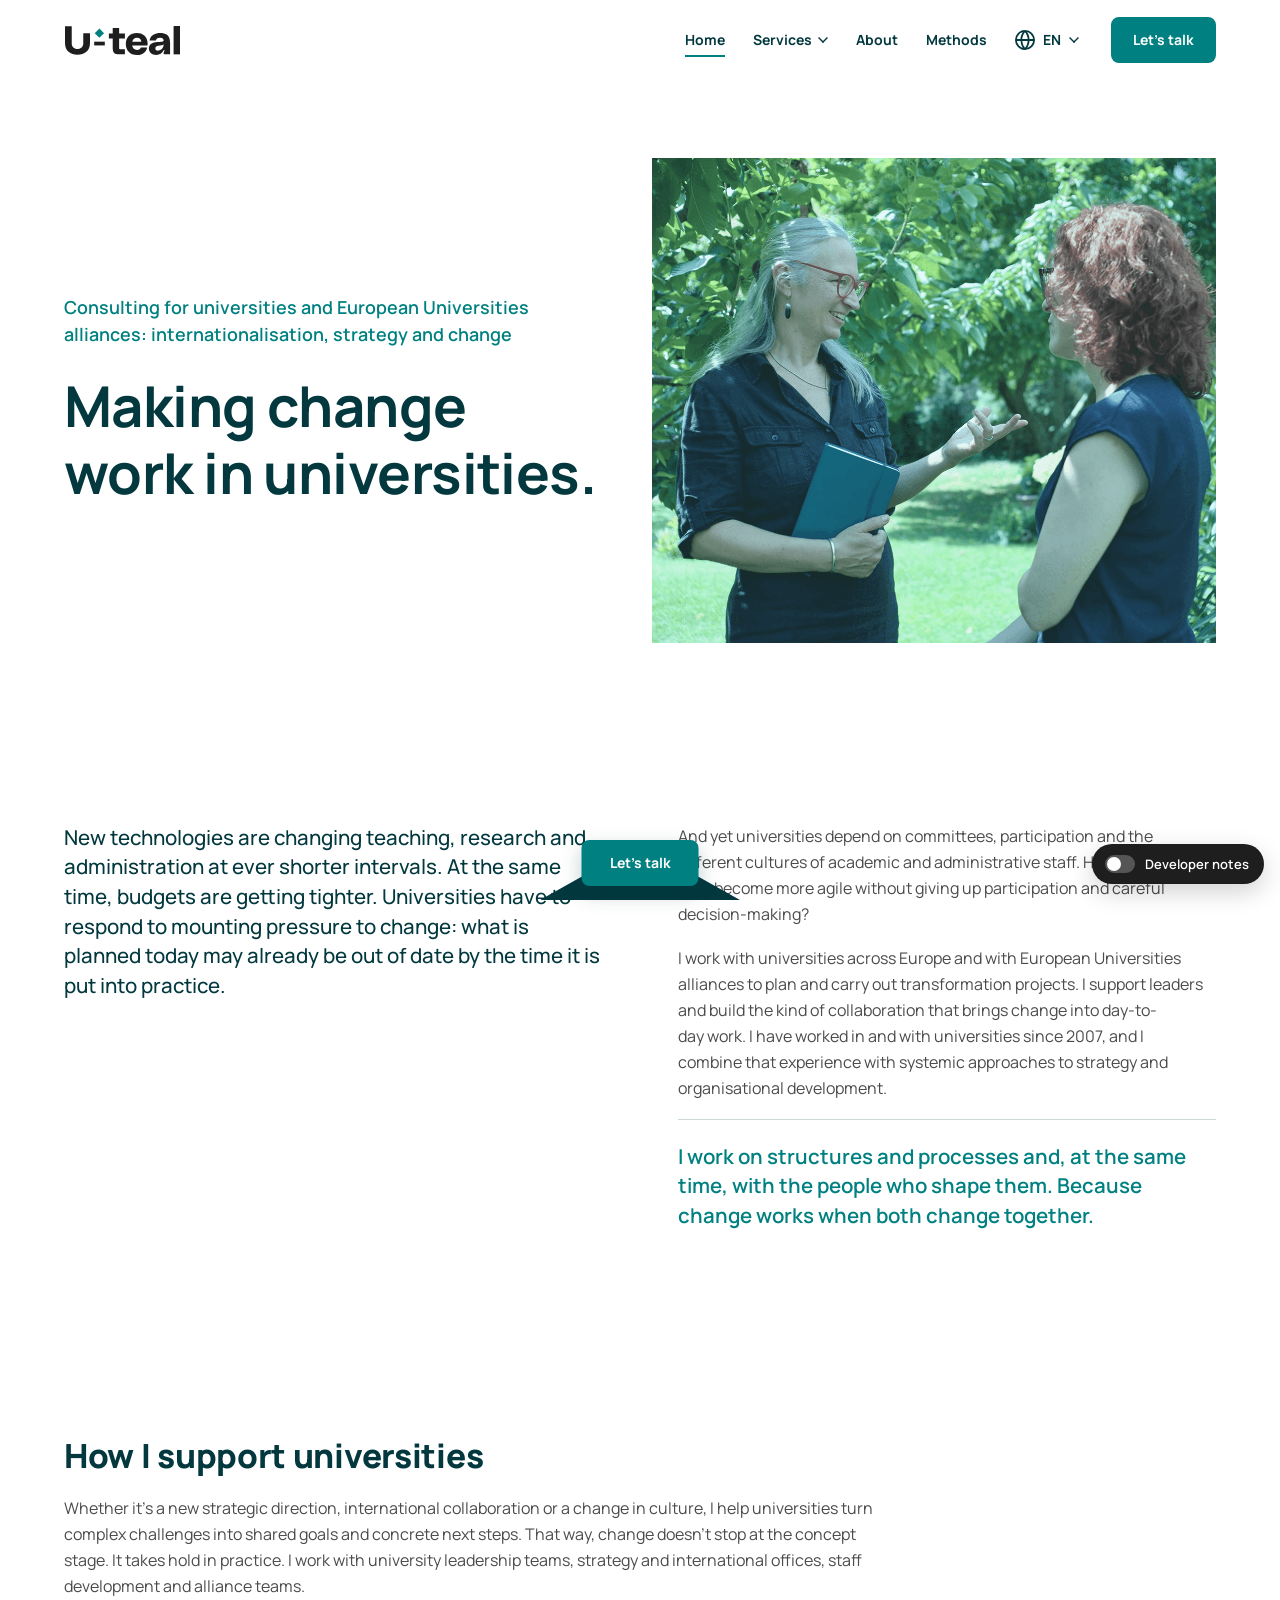
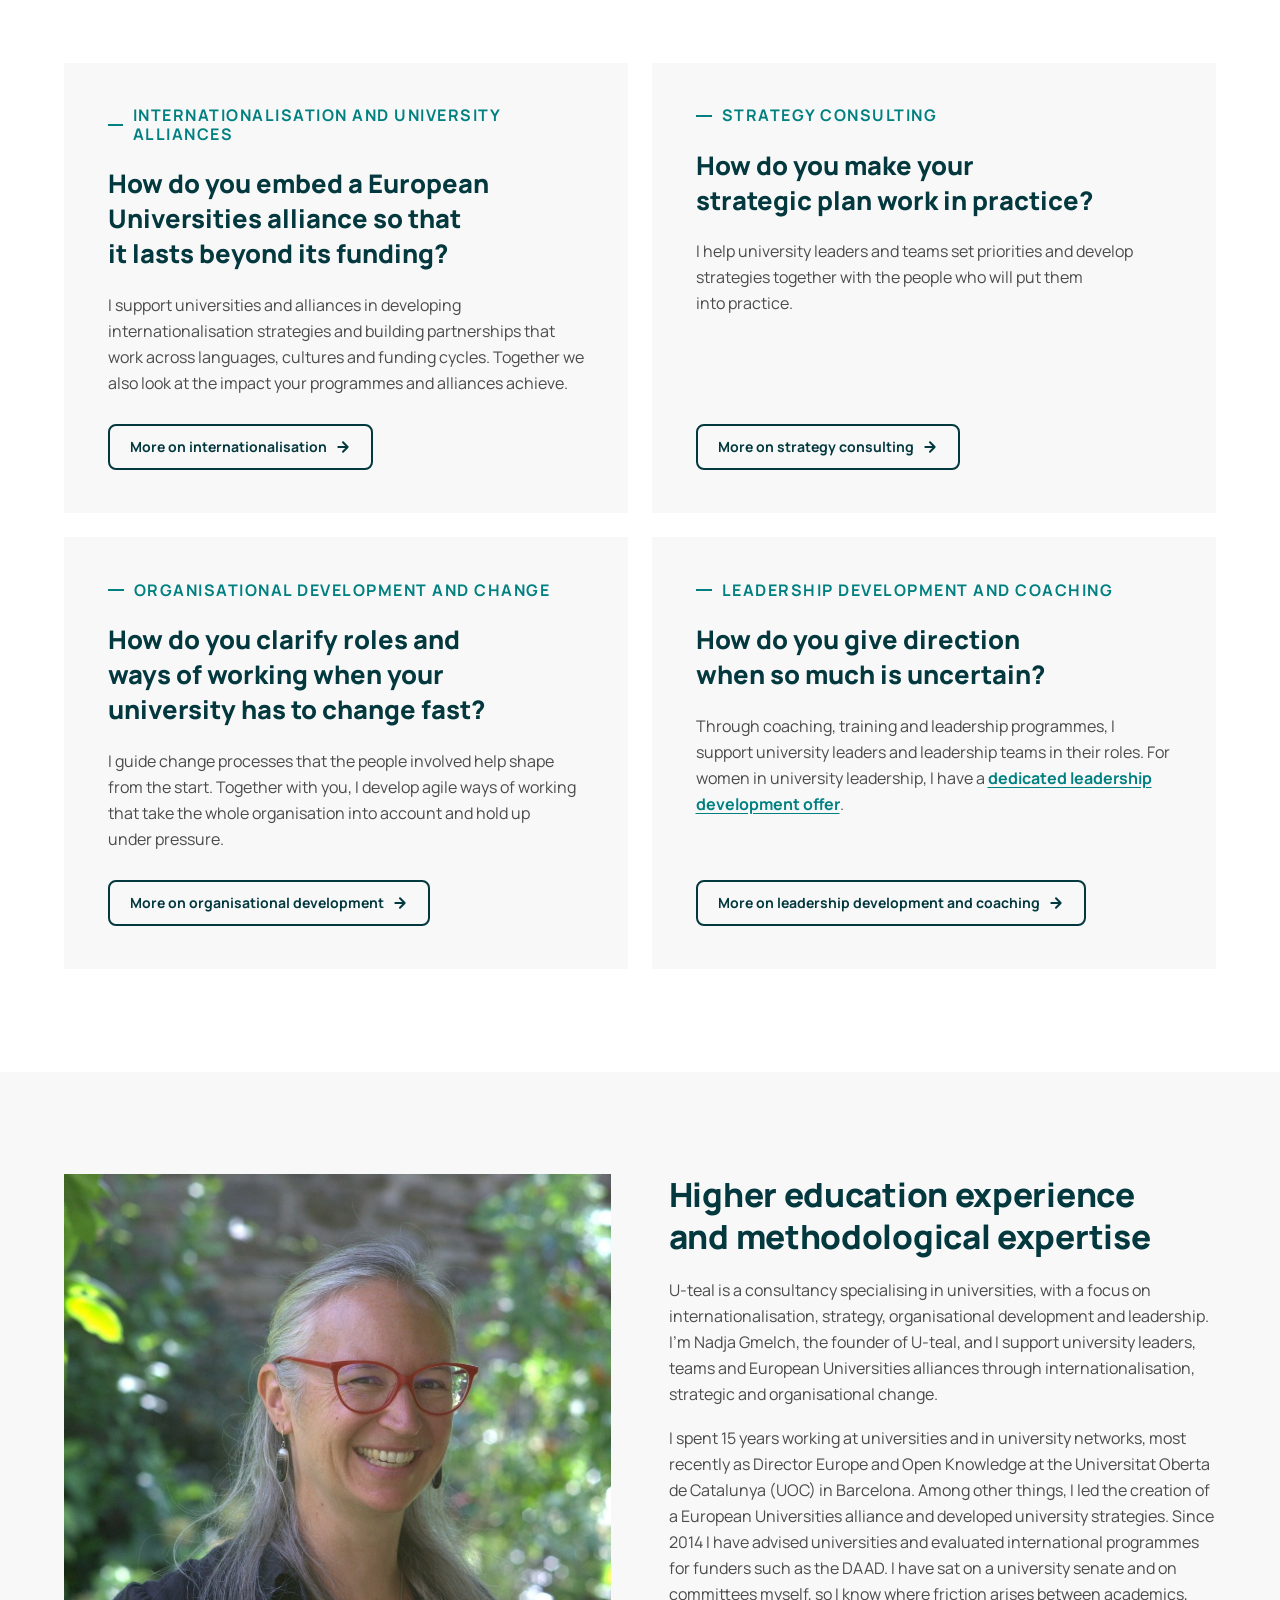
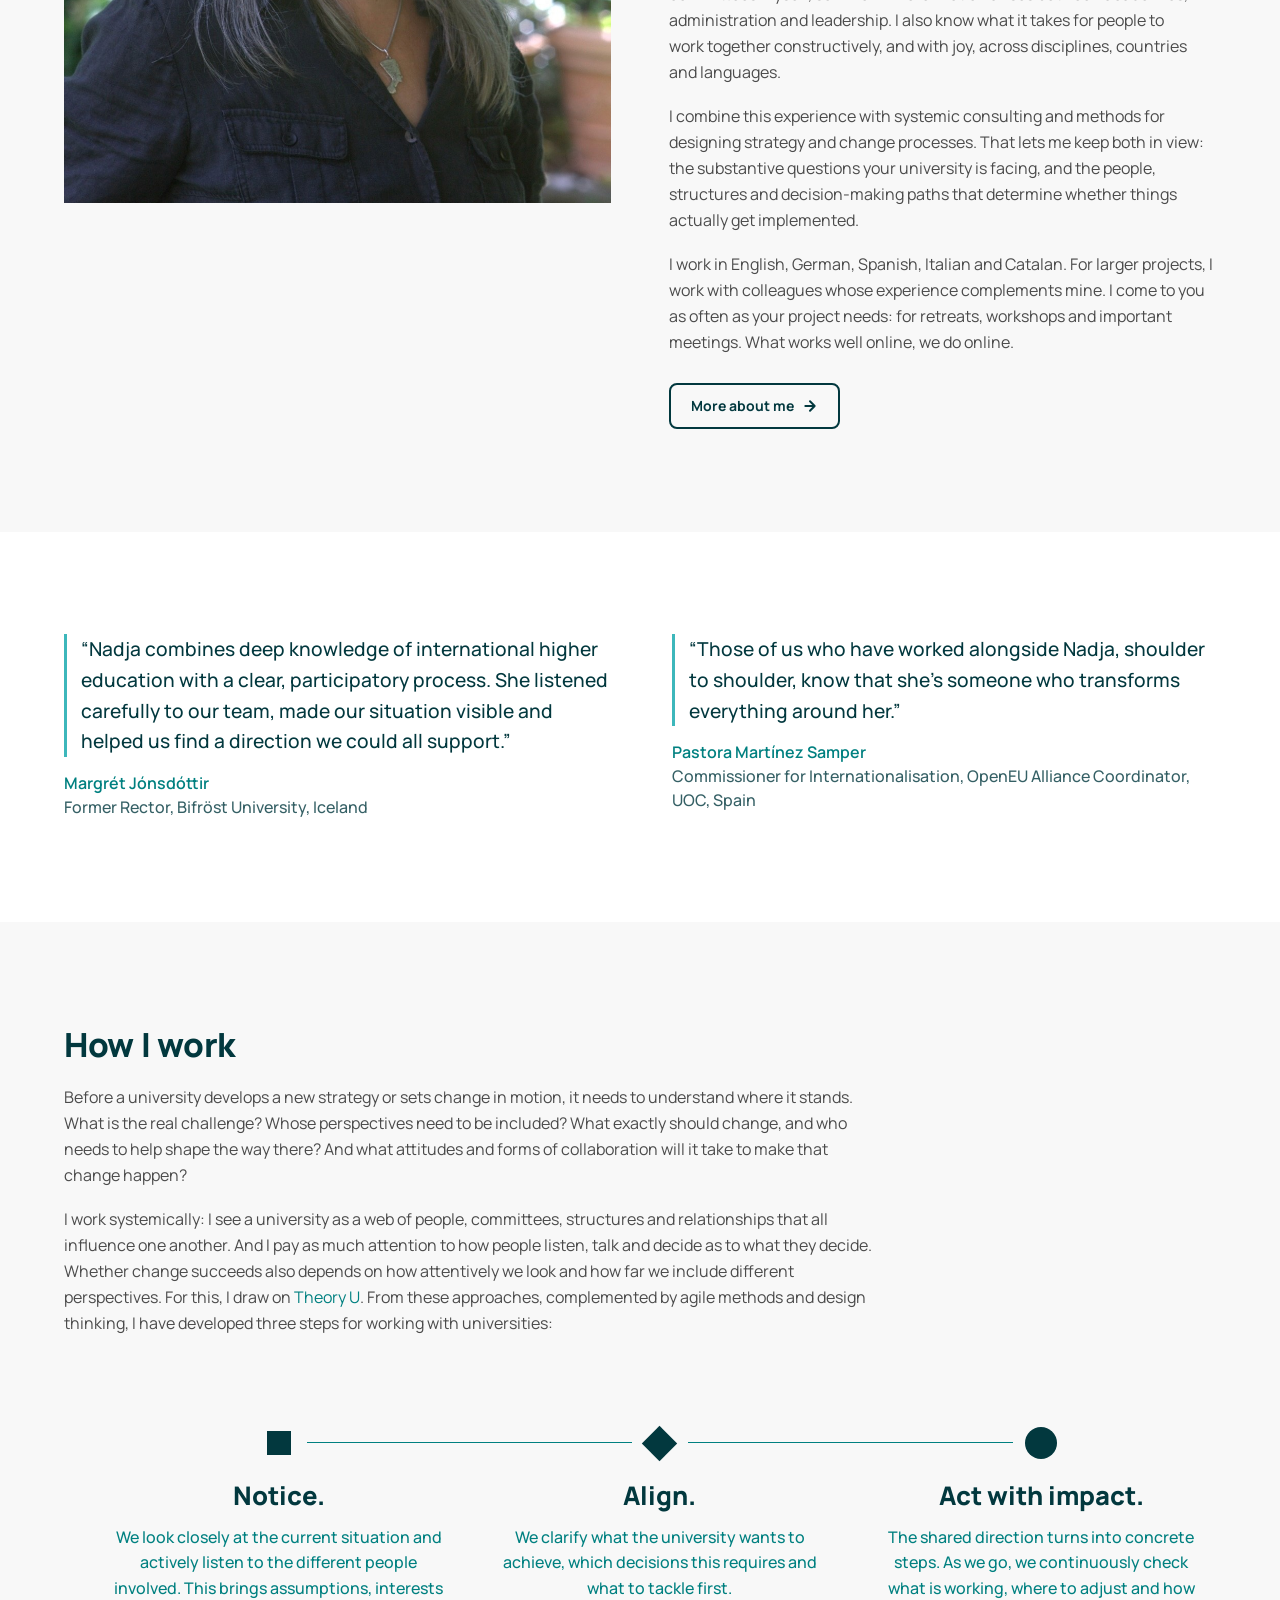
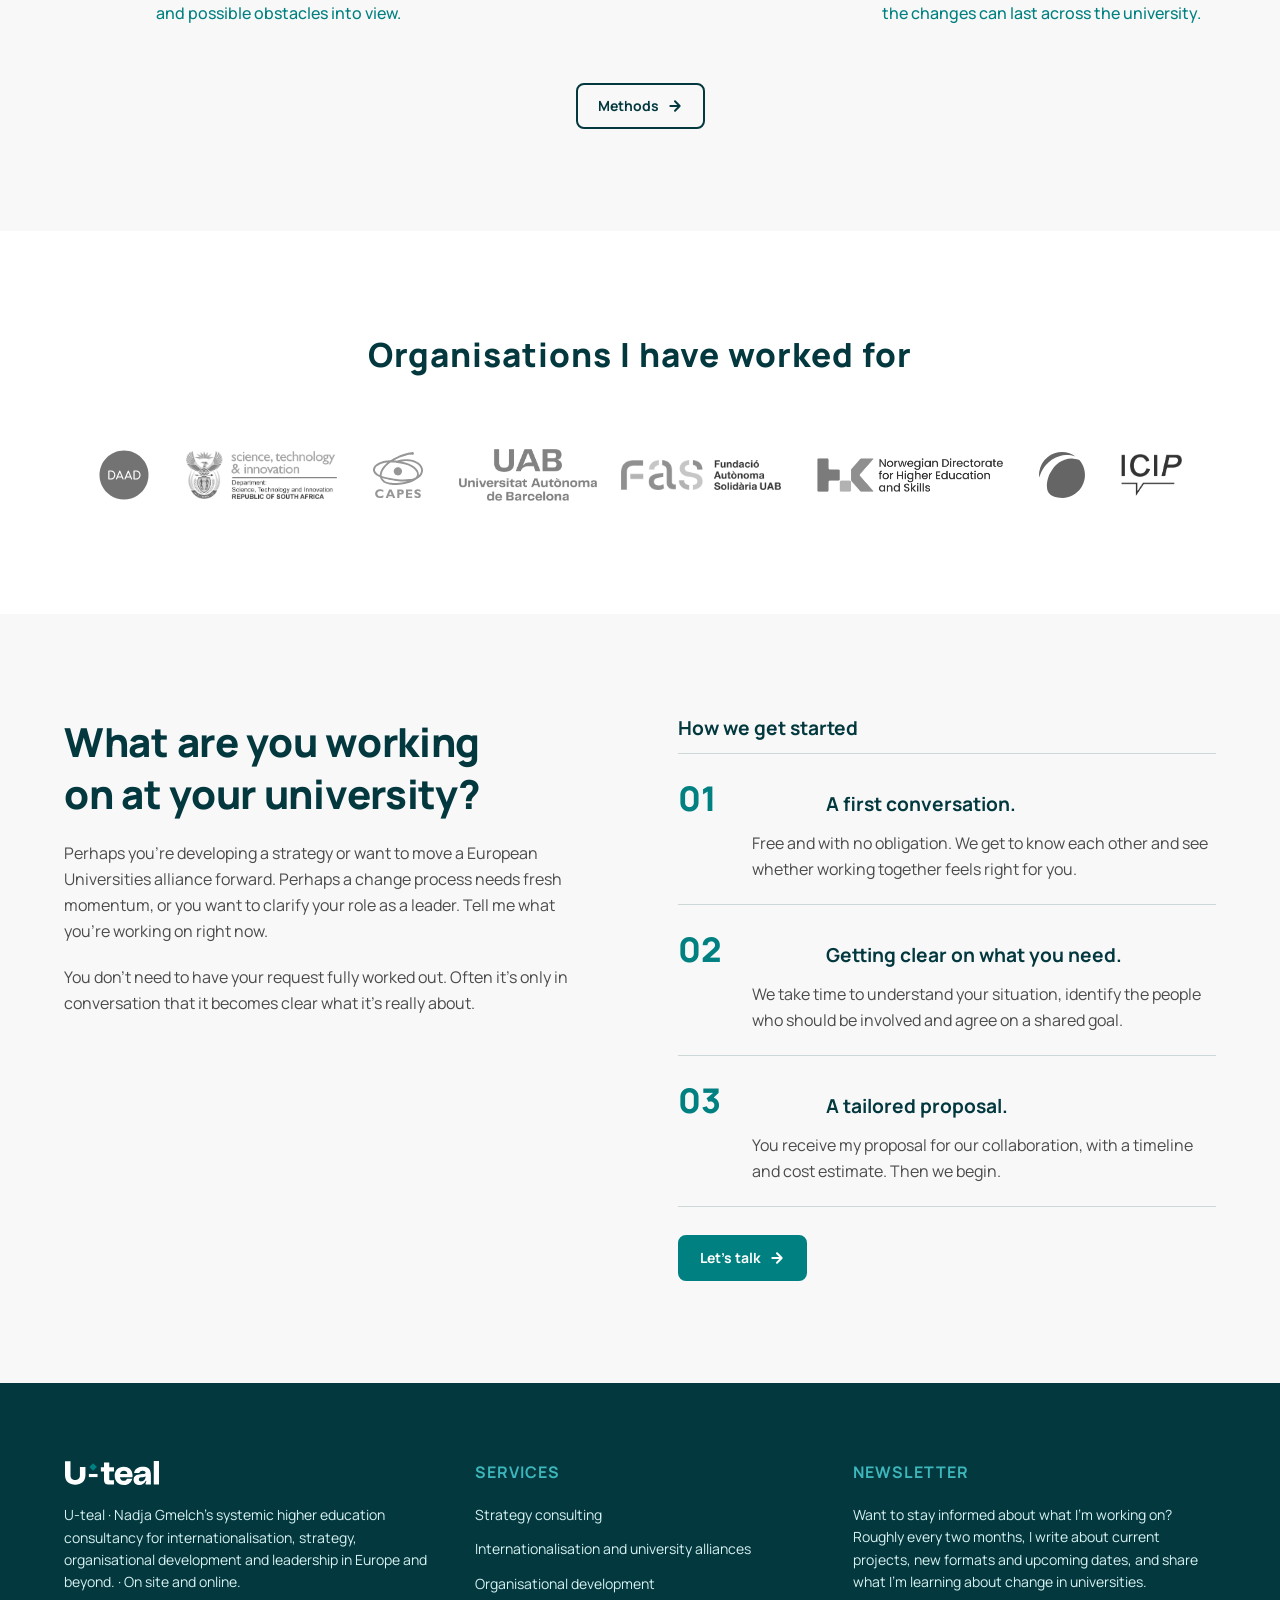
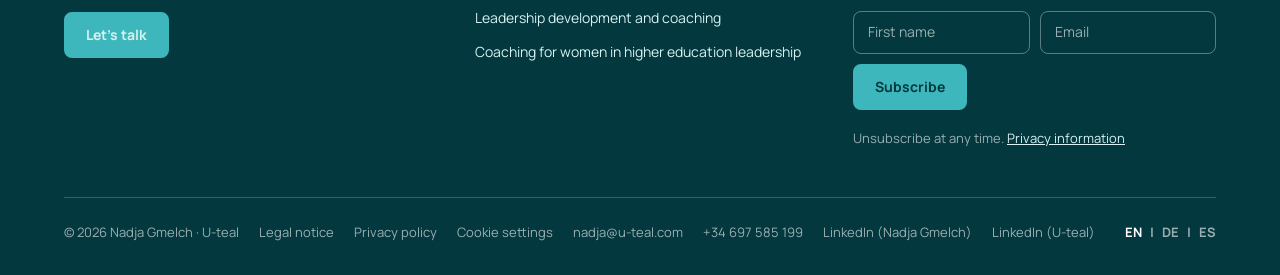
==== commit beba3ae2: "Apply brand-book colours and mark Elementor Pro as required - Colours: designer greys replaced with " ====
--- a/index.html
+++ b/index.html
@@ -105,11 +105,11 @@
               </button>
               <ul class="submenu" id="submenu-services">
                 <li><a href="internationalisation.html">Internationalisation and university alliances</a></li>
-                <li><a href="#" data-todo="/strategy-consulting">Strategy consulting</a></li>
-                <li><a href="#" data-todo="/organisational-development">Organisational development</a></li>
-                <li><a href="#" data-todo="/leadership-development">Leadership development and coaching</a></li>
+                <li><a href="strategy-consulting.html">Strategy consulting</a></li>
+                <li><a href="organisational-development.html">Organisational development</a></li>
+                <li><a href="leadership-development.html">Leadership development and coaching</a></li>
                 <li class="submenu__divider" aria-hidden="true"></li>
-                <li><a href="#" data-todo="/women-in-higher-education-leadership">Coaching for women in higher education leadership</a></li>
+                <li><a href="women-in-higher-education-leadership.html">Coaching for women in higher education leadership</a></li>
               </ul>
             </li>
 
@@ -140,8 +140,8 @@
             <ul>
               <li>Layout: Horizontal · Breakpoint: Tablet (Site Settings › Layout › Breakpoints: Tablet = 999px).</li>
               <li>Mobile dropdown: Full width ON · Align: start · Toggle icon: custom SVG (bar · diamond · bar), colour #02383E, size 22px.</li>
-              <li>Dropdown items: Manrope 16px/700 #02383E · padding 15px 0 · divider 1px #E3E8E8 · active: text #008080 + 3px left border.</li>
-              <li>Submenu ("Services"): indicator chevron on the right · bg #F7F7F7 · items 15px/600 · padding 12px 16px.</li>
+              <li>Dropdown items: Manrope 16px/700 #02383E · padding 15px 0 · divider 1px #CCD7D8 · active: text #008080 + 3px left border.</li>
+              <li>Submenu ("Services"): indicator chevron on the right · bg #F8F8F8 · items 15px/600 · padding 12px 16px.</li>
               <li>Languages: Polylang adds EN / DE / ES as a "Language switcher" menu item (show names, hide flags).</li>
               <li>"Let's talk": last menu item with CSS class <code>menu-cta</code> styled as a button (or hide the header button on mobile: the floating Let's talk is always visible).</li>
             </ul>
@@ -338,7 +338,7 @@
                 practice.
               </p>
               <div class="service-card__cta">
-                <a class="btn btn--outline btn--arrow" href="#" data-todo="/strategy-consulting">More on strategy consulting</a>
+                <a class="btn btn--outline btn--arrow" href="strategy-consulting.html">More on strategy consulting</a>
               </div>
             </article>
 
@@ -356,7 +356,7 @@
                 up under pressure.
               </p>
               <div class="service-card__cta">
-                <a class="btn btn--outline btn--arrow" href="#" data-todo="/organisational-development">More on organisational development</a>
+                <a class="btn btn--outline btn--arrow" href="organisational-development.html">More on organisational development</a>
               </div>
             </article>
 
@@ -368,10 +368,10 @@
                 Through coaching, training and leadership programmes, I support
                 university leaders and leadership teams in their roles. For women
                 in university leadership, I have a
-                <a href="#" data-todo="/women-in-higher-education-leadership">dedicated leadership development offer</a>.
+                <a href="women-in-higher-education-leadership.html">dedicated leadership development offer</a>.
               </p>
               <div class="service-card__cta">
-                <a class="btn btn--outline btn--arrow" href="#" data-todo="/leadership-development">More on leadership development and coaching</a>
+                <a class="btn btn--outline btn--arrow" href="leadership-development.html">More on leadership development and coaching</a>
               </div>
             </article>
           </div>
@@ -736,11 +736,11 @@
           <div class="site-footer__col">
             <p class="site-footer__title">Services</p>
             <ul class="site-footer__links">
-              <li><a href="#" data-todo="/strategy-consulting">Strategy consulting</a></li>
+              <li><a href="strategy-consulting.html">Strategy consulting</a></li>
               <li><a href="internationalisation.html">Internationalisation and university alliances</a></li>
-              <li><a href="#" data-todo="/organisational-development">Organisational development</a></li>
-              <li><a href="#" data-todo="/leadership-development">Leadership development and coaching</a></li>
-              <li><a href="#" data-todo="/women-in-higher-education-leadership">Coaching for women in higher education leadership</a></li>
+              <li><a href="organisational-development.html">Organisational development</a></li>
+              <li><a href="leadership-development.html">Leadership development and coaching</a></li>
+              <li><a href="women-in-higher-education-leadership.html">Coaching for women in higher education leadership</a></li>
             </ul>
           </div>
 
@@ -770,7 +770,7 @@
                 <li>Fields: First name (text, 50%) + Email (required, 50%) + Submit (100%, auto width). Mobile: all 100%.</li>
                 <li>Action: Mailchimp (native) with double opt-in ON (GDPR/DE). Brevo: Brevo plugin or webhook.</li>
                 <li>Spam: honeypot ON; Cloudflare Turnstile if needed (no reCAPTCHA).</li>
-                <li>Field: transparent bg · border 1px rgba(255,255,255,.35) · radius 8px · padding 11px 14px · Manrope 14px · text #FFF · placeholder #9FB8B6.</li>
+                <li>Field: transparent bg · border 1px rgba(255,255,255,.35) · radius 8px · padding 11px 14px · Manrope 14px · text #FFF · placeholder #9AAFB2.</li>
                 <li>Button: bg #3DB7BB · text #02383E · 14px/700 · padding 12px 20px · radius 8px · hover bg #FFF.</li>
                 <li>Polylang: translate the success message + privacy link in DE/ES.</li>
               </ul>
--- a/assets/css/global.css
+++ b/assets/css/global.css
@@ -20,13 +20,15 @@
    H3        28/38  800   card headings            → 22/30
    H4        20/26  700   row titles               → 18/24
    Lead      22/32  500   intro paragraphs         → 18/28
-   Body      16/26  400   #3C4A49
+   Body      16/26  400   #4B4B4B (Charcoal 80%)
    Eyebrow   16/18  700   uppercase, 1.5px, teal, with a dash before
    Nav       14/18  700
    ========================================================================== */
 
 /* ==========================================================================
-   1. DESIGN TOKENS (Brand Book v1 2026 + designer values)
+   1. DESIGN TOKENS (Brand Book v1 2026)
+   Only the brand colours and their 80/60/40/20% tints (Brand Book p.14:
+   tint = colour mixed with white). Elementor: Site Settings › Global Colors.
    ========================================================================== */
 :root {
   /* Brand colours */
@@ -35,16 +37,19 @@
   --c-teal-light: #3db7bb; /* Accent: dashes, quote line, CTA      */
   --c-ink: #1e1e1e; /* Charcoal                                    */
 
-  /* Neutrals */
-  --c-text: #3c4a49; /* Body text (designer)                      */
-  --c-muted: #6b7a7b;
-  --c-bg-soft: #f7f7f7; /* Off-white section / card background    */
-  --c-line: #e3e8e8; /* Dividers                                 */
+  /* Neutrals (brand tints only) */
+  --c-text: #4b4b4b; /* Body text: Charcoal 80%                   */
+  --c-muted: #356065; /* Small/muted text: Teal Dark 80%          */
+  --c-bg-soft: #f8f8f8; /* Off White (secondary)                  */
+  --c-line: #ccd7d8; /* Dividers, borders: Teal Dark 20%          */
+  --c-tint-teal-20: #cce6e6; /* Picture background: Teal 20%       */
+  --c-tint-dark-40: #9aafb2; /* Dashed borders: Teal Dark 40%       */
+  --c-tint-dark-60: #67888b; /* Placeholders/labels: Teal Dark 60%  */
   --c-white: #ffffff;
 
-  /* On dark (footer) */
-  --c-on-dark: #dfeceb;
-  --c-on-dark-muted: #9fb8b6;
+  /* On dark (footer, CTA band) */
+  --c-on-dark: #d8f1f1; /* Light Teal 20%                         */
+  --c-on-dark-muted: #9aafb2; /* Teal Dark 40%                      */
 
   /* Layout */
   --container: 1280px;
@@ -381,7 +386,7 @@
 .picture {
   position: relative;
   overflow: hidden;
-  background: #dde7e7;
+  background: var(--c-tint-teal-20);
 }
 
 .picture img {
@@ -414,7 +419,8 @@
   padding: 24px;
   text-align: center;
   background:
-    linear-gradient(45deg, rgba(0, 128, 128, 0.14), rgba(61, 183, 187, 0.06)),
+    /* Brand gradient (p.16): Teal transparent → Teal, top-left → bottom-right */
+    linear-gradient(135deg, rgba(0, 128, 128, 0.04), rgba(0, 128, 128, 0.26)),
     var(--c-bg-soft);
   border: 1px dashed rgba(0, 128, 128, 0.45);
 }
@@ -458,7 +464,7 @@
 
 /* --- 5.7 Shape cards (brand shapes: square · diamond · circle). Used on
    About "How I work" and the service pages "What your university gains".
-   Elementor: Container (3 cols) › per card: Container #F7F7F7 › shape
+   Elementor: Container (3 cols) › per card: Container #F8F8F8 › shape
    (Icon/SVG) · Heading · Text --- */
 .principles__grid {
   display: grid;
--- a/assets/css/home.css
+++ b/assets/css/home.css
@@ -254,7 +254,7 @@
   min-width: 170px;
   min-height: 72px;
   padding: 12px 18px;
-  border: 1px dashed #b9c8c8;
+  border: 1px dashed var(--c-tint-dark-40);
   background: var(--c-white);
   font-size: 13px;
   font-weight: 700;
@@ -309,7 +309,7 @@
   display: block;
   font-weight: 500;
   font-size: 12px;
-  color: #9aa9aa;
+  color: var(--c-tint-dark-60);
 }
 
 /* --------------------------------------------------------------------------
@@ -376,7 +376,7 @@
 .news-placeholder__card {
   min-height: 140px;
   padding: 20px;
-  border: 1px dashed #b9c8c8;
+  border: 1px dashed var(--c-tint-dark-40);
   background: var(--c-white);
   font-weight: 600;
   color: var(--c-muted);
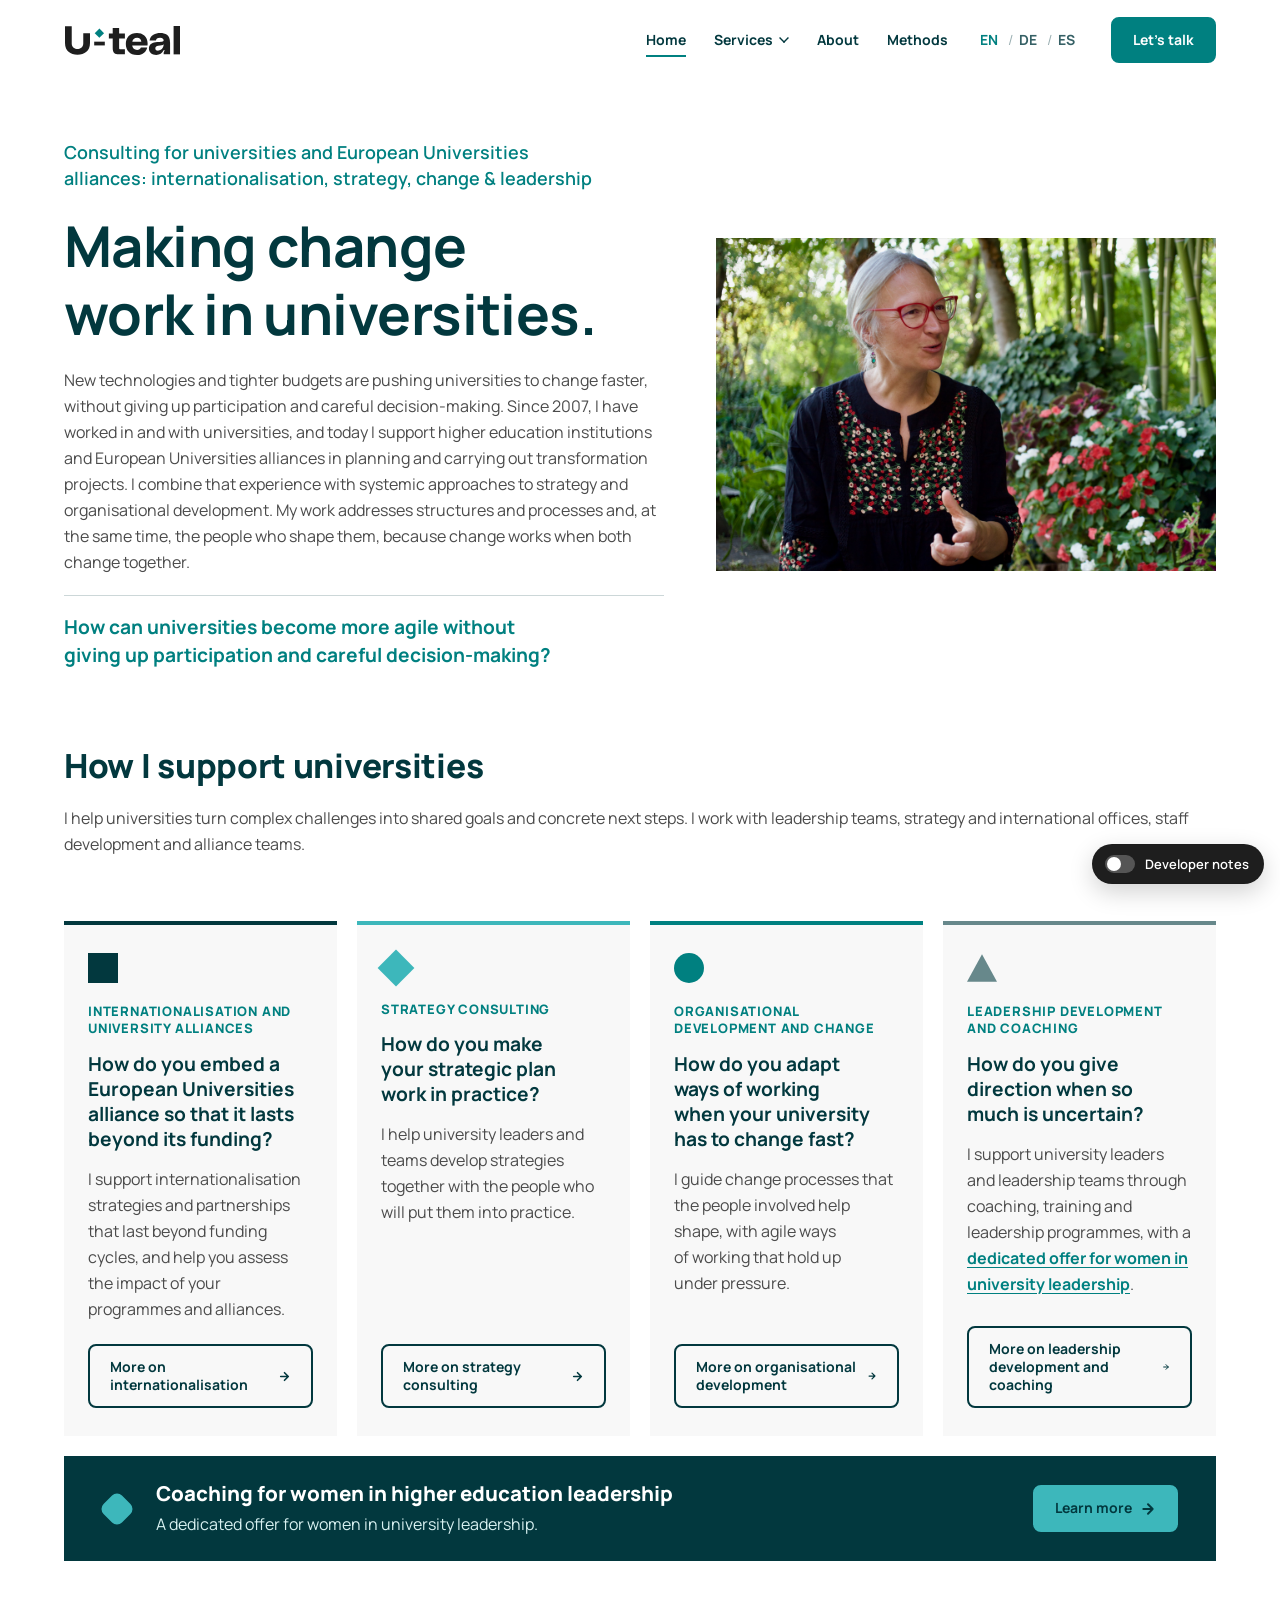
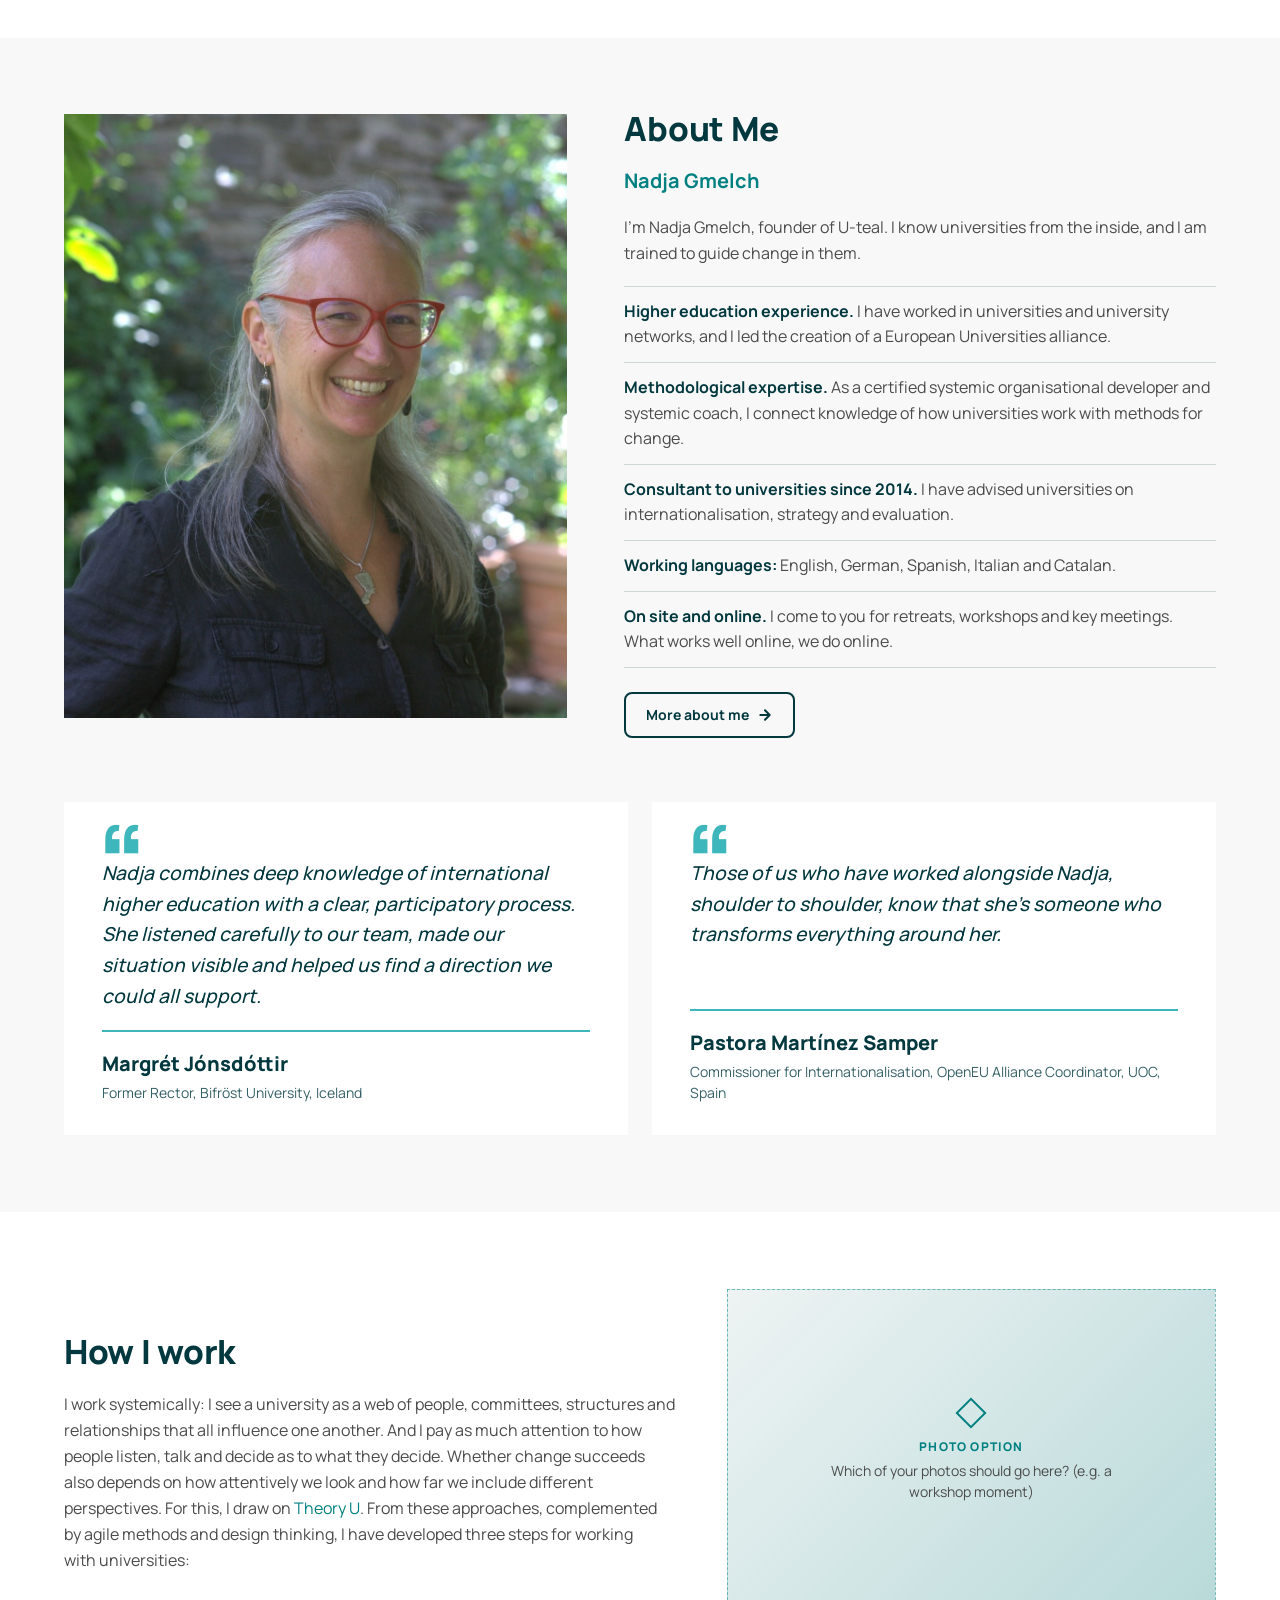
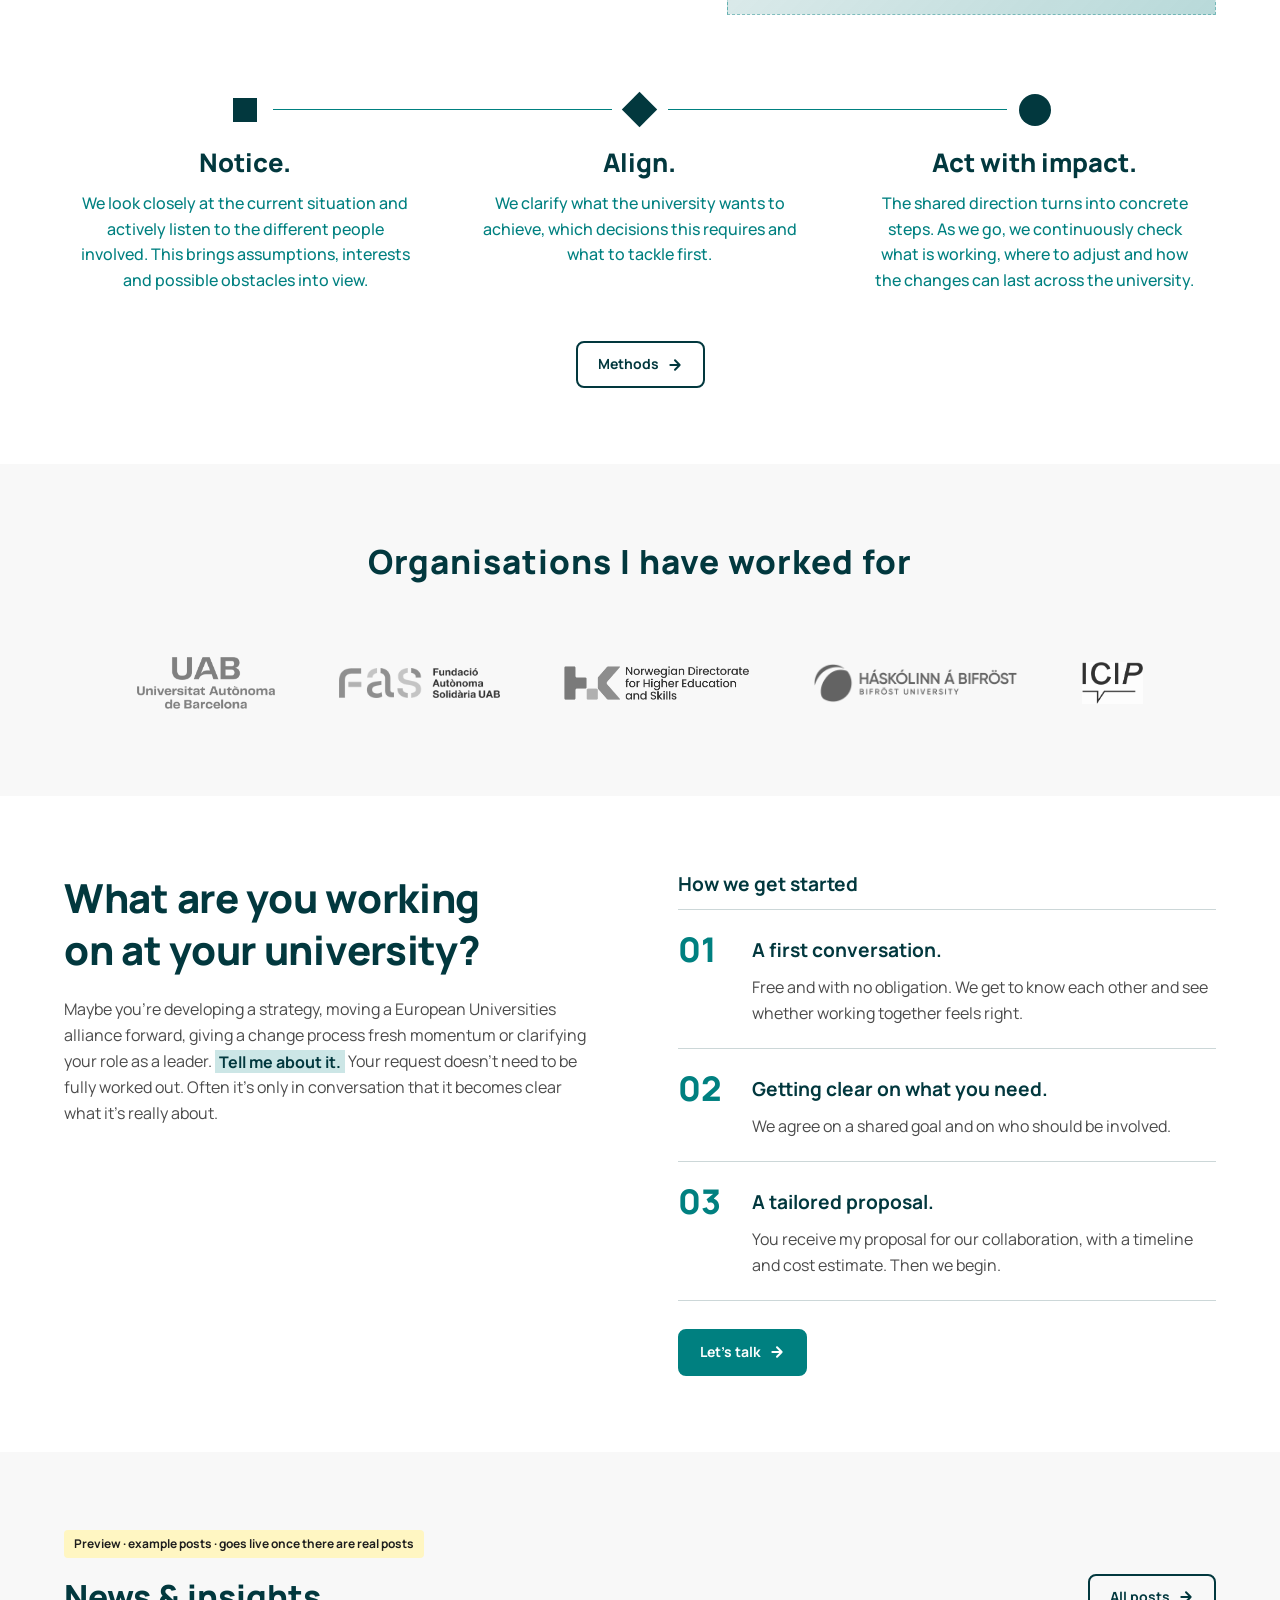
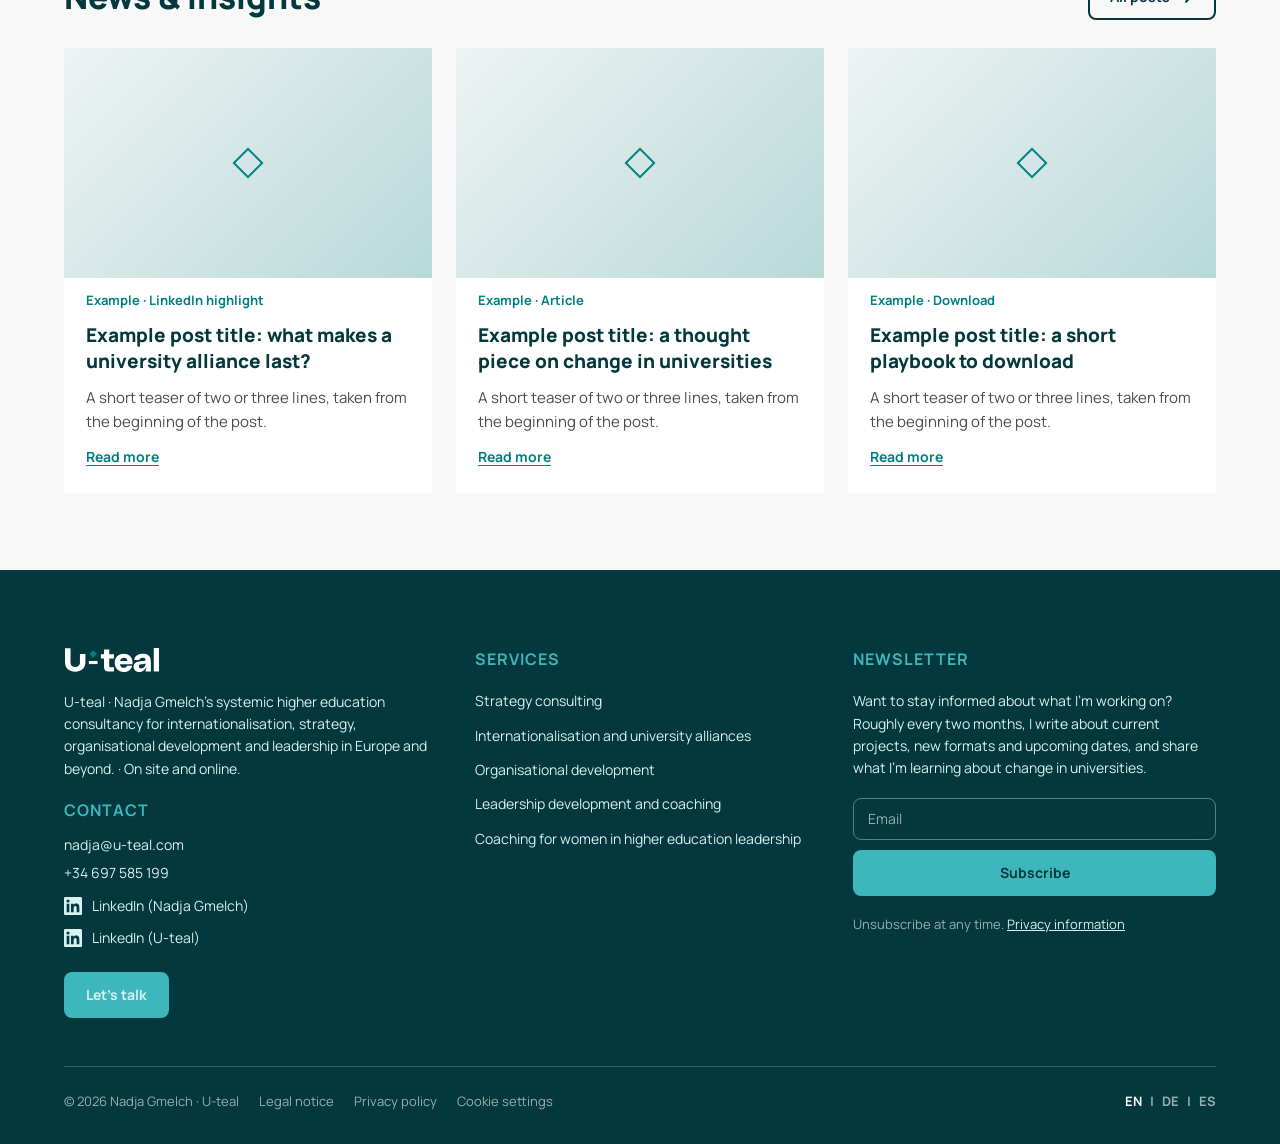
==== commit fc95c2b3: "Version 2: apply client feedback on version 1 (G1–MO3) - All pages: floating "Let's talk" on mobile " ====
--- a/index.html
+++ b/index.html
@@ -1,10 +1,15 @@
 <!DOCTYPE html>
 <!--
 ================================================================================
-  U-TEAL · Home page (EN) · HTML mockup — Draft 2
+  U-TEAL · Home page (EN) · HTML mockup — Version 2
 ================================================================================
 
-  Draft 2 changes (client feedback, Sept 2026)
+  Version 2 (client feedback on version 1, 19 Nov 2026 · client-notes #feedback-3)
+  - New shortened texts (doc 20261119_home-EN), hero IMG_2534 without filter,
+    4 offers in one row + women banner, testimonials with big quote marks,
+    logos UAB · FAS · HK-dir · Bifröst · ICIP, blog preview, less spacing.
+
+  Draft 2 changes (client feedback, Nov 2026)
   - New home texts from Nadja (Google Doc "Homepage - EN").
   - Designer's proposal for fonts/sizes, header, pictures (rectangular),
     About/quote format, "How I work" steps, footer, floating "Let's talk".
@@ -44,7 +49,7 @@
       property="og:description"
       content="Nadja Gmelch’s systemic higher education consultancy for internationalisation, strategy, organisational development and leadership."
     />
-    <meta property="og:image" content="assets/images/hero.png" />
+    <meta property="og:image" content="assets/images/photos/IMG_2534-hero.jpg" />
 
     <!-- Favicon (brand mark: white U on teal). WP: Site Identity › Site Icon -->
     <link rel="icon" type="image/png" href="assets/images/brand/mark-primary-bg-white-square.png" />
@@ -68,7 +73,7 @@
          S01 · HEADER
          Elementor: Theme Builder › Header (sticky)
          Widgets: Site Logo (SVG) · Nav Menu (Home · Services ▾ · About ·
-                  Methods) · Polylang language switcher (dropdown) · Button
+                  Methods) · Polylang language switcher (codes EN / DE / ES) · Button
          ====================================================================== -->
     <header class="site-header" id="top">
       <div class="dev-note">
@@ -116,19 +121,12 @@
             <li><a class="nav-link" href="about-me.html">About</a></li>
             <li><a class="nav-link" href="methods.html">Methods</a></li>
 
-            <!-- Language switcher (Polylang) -->
-            <li class="lang">
-              <button class="nav-link lang__btn" type="button" aria-expanded="false" aria-controls="submenu-lang" aria-label="Language: English" data-dropdown>
-                <svg viewBox="-1 -1 22 22" fill="none" aria-hidden="true">
-                  <path d="M20 10c0 5.523-4.477 10-10 10m10-10c0-5.523-4.477-10-10-10m10 10H0m10 10C4.477 20 0 15.523 0 10m10 10a14.6 14.6 0 0 1-4-10c0-3.723 1.432-7.304 4-10m0 20a14.6 14.6 0 0 0 4-10c0-3.723-1.432-7.304-4-10M0 10C0 4.477 4.477 0 10 0" stroke="currentColor" stroke-width="2" stroke-linecap="round" stroke-linejoin="round"/>
-                </svg>
-                EN <span class="nav-link__chev" aria-hidden="true"></span>
-              </button>
-              <ul class="submenu lang__menu" id="submenu-lang">
-                <li><a href="index.html" aria-current="true">English</a></li>
-                <li><a href="#" data-todo="/de/">Deutsch</a></li>
-                <li><a href="#" data-todo="/es/">Español</a></li>
-              </ul>
+            <!-- Language switcher (Polylang): codes only, no globe icon (feedback G2).
+                 ES stays hidden on the live site until Spanish pages exist (T5). -->
+            <li class="lang" aria-label="Language">
+              <a class="lang__link" href="index.html" aria-current="true" lang="en">EN</a>
+              <a class="lang__link" href="#" data-todo="/de/" lang="de">DE</a>
+              <a class="lang__link" href="#" data-todo="/es/" lang="es">ES</a>
             </li>
           </ul>
 
@@ -142,7 +140,7 @@
               <li>Mobile dropdown: Full width ON · Align: start · Toggle icon: custom SVG (bar · diamond · bar), colour #02383E, size 22px.</li>
               <li>Dropdown items: Manrope 16px/700 #02383E · padding 15px 0 · divider 1px #CCD7D8 · active: text #008080 + 3px left border.</li>
               <li>Submenu ("Services"): indicator chevron on the right · bg #F8F8F8 · items 15px/600 · padding 12px 16px.</li>
-              <li>Languages: Polylang adds EN / DE / ES as a "Language switcher" menu item (show names, hide flags).</li>
+              <li>Languages: Polylang "Language switcher" menu item showing <strong>codes only</strong> (EN / DE / ES), no flags, no globe icon (feedback G2).</li>
               <li>"Let's talk": last menu item with CSS class <code>menu-cta</code> styled as a button (or hide the header button on mobile: the floating Let's talk is always visible).</li>
             </ul>
           </div>
@@ -182,7 +180,7 @@
           <dd></dd>
 
           <dt>H1</dt>
-          <dd>Consulting for universities and European Universities alliances: internationalisation, strategy and change</dd>
+          <dd>Consulting for universities and European Universities alliances: internationalisation, strategy, change &amp; leadership</dd>
           <dd><button class="copy-btn" type="button">Copy</button></dd>
         </dl>
 
@@ -195,7 +193,7 @@
           <ol class="heading-outline" data-heading-outline></ol>
           <p class="seo-box__hint">
             Only the texts from the client doc (feedback 10 Nov: no texts from earlier drafts).
-            Styled lines like the service labels, "How we get started", "Notice." are <strong>not</strong> headings in the doc → use Elementor Heading widget with HTML tag <code>p</code> / <code>div</code>.
+            Styled lines like the service labels, "Nadja Gmelch", "What are you working on…", "How we get started", "Notice.", "News &amp; insights" are <strong>not</strong> headings in the doc → use Elementor Heading widget with HTML tag <code>p</code> / <code>div</code>.
           </p>
         </div>
       </div>
@@ -203,35 +201,52 @@
 
     <main>
       <!-- ====================================================================
-           S02 · HERO
+           S02 · HERO (doc v3, 19 Nov: shortened texts)
            Elementor: Container (row, 2 cols)
-           Widgets: Heading H1 (small, teal) · Heading H2 (display 60px) ·
-                    Image ("Picture option" in the client doc; rectangular,
-                    teal tint = Container bg image + overlay, blend "color")
+           Left:  Heading H1 (small, teal) · Heading H2 (display) · Text Editor
+                  (intro) · Heading (p, teal question line)
+           Right: Image IMG_2534 ("Picture option"), NO teal filter (feedback H3)
            ==================================================================== -->
       <section class="hero">
         <div class="dev-note">
-          S02 · Hero — Container (row) › H1 small · H2 display · Image
-          ("Picture option", rectangular, teal overlay)
+          S02 · Hero — Container (row) › H1 small · H2 display · Text · question
+          line (p) | Image IMG_2534 (rectangular, no filter)
         </div>
 
         <div class="container hero__grid">
           <div class="hero__content">
             <h1 class="hero__h1">
               Consulting for universities and European Universities alliances:
-              internationalisation, strategy and change
+              internationalisation, strategy, change &amp; leadership
             </h1>
 
             <h2 class="display">Making change work in universities.</h2>
 
-          </div>
-
-          <figure class="picture picture--tint">
+            <p class="body">
+              New technologies and tighter budgets are pushing universities to
+              change faster, without giving up participation and careful
+              decision-making. Since 2007, I have worked in and with
+              universities, and today I support higher education institutions
+              and European Universities alliances in planning and carrying out
+              transformation projects. I combine that experience with systemic
+              approaches to strategy and organisational development. My work
+              addresses structures and processes and, at the same time, the
+              people who shape them, because change works when both change
+              together.
+            </p>
+
+            <p class="hero__question">
+              How can universities become more agile without giving up
+              participation and careful decision-making?
+            </p>
+          </div>
+
+          <figure class="picture hero__picture">
             <img
-              src="assets/images/hero.png"
-              alt="Nadja Gmelch in conversation with a client outdoors"
-              width="1440"
-              height="960"
+              src="assets/images/photos/IMG_2534-hero.jpg"
+              alt="Nadja Gmelch in conversation in a garden"
+              width="2400"
+              height="1600"
             />
           </figure>
         </div>
@@ -239,155 +254,112 @@
       <!-- /S02 · HERO -->
 
       <!-- ====================================================================
-           S03 · INTRO (client liked the "Welcome" layout: lead | body)
-           Elementor: Container (row, 2 cols) › Text Editor (lead) ·
-                      Text Editor (body) · Heading (closing line)
-           ==================================================================== -->
-      <section class="section intro">
-        <div class="dev-note">
-          S03 · Intro — Container (row) › Text Editor (lead style) · Text Editor
-          · Heading (teal closing line)
-        </div>
-
-        <div class="container intro__grid">
-          <p class="lead">
-            New technologies are changing teaching, research and administration
-            at ever shorter intervals. At the same time, budgets are getting
-            tighter. Universities have to respond to mounting pressure to
-            change: what is planned today may already be out of date by the
-            time it is put into practice.
-          </p>
-
-          <div class="stack body">
-            <p>
-              And yet universities depend on committees, participation and the
-              different cultures of academic and administrative staff. How can
-              they become more agile without giving up participation and careful
-              decision-making?
-            </p>
-            <p>
-              I work with universities across Europe and with European
-              Universities alliances to plan and carry out transformation
-              projects. I support leaders and build the kind of collaboration
-              that brings change into day-to-day work. I have worked in and with
-              universities since 2007, and I combine that experience with
-              systemic approaches to strategy and organisational development.
-            </p>
-            <p class="intro__closing">
-              I work on structures and processes and, at the same time, with the
-              people who shape them. Because change works when both change
-              together.
-            </p>
-          </div>
-        </div>
-      </section>
-      <!-- /S03 · INTRO -->
-
-      <!-- ====================================================================
-           S04 · SERVICES — "How I support universities"
-           Elementor: Container › Heading · Text Editor · Grid Container (2×2)
-           Per box: Heading (eyebrow) · Heading H3 · Text Editor · Button
-           Save one box as a Global Widget / Loop item and reuse it.
-           No pictures in the boxes (client request).
+           S03 · SERVICES — "How I support universities" (feedback H2, H5, H6)
+           Elementor: Container › Heading H2 · Text Editor ·
+                      Container (row, 4 cols on desktop; 2 on tablet; 1 on mobile)
+           Per card: Icon/Image (brand shape SVG) · Heading (p, label) ·
+                     Heading H3 · Text Editor · Button
+           Below: "Women leaders" banner (own element, feedback H6)
            ==================================================================== -->
       <section class="section services" id="services">
         <div class="dev-note">
-          S04 · Services — Container › H2 · Text · Grid 2×2 › per box: label (p)
-          · H3 · Text · Button (outline + arrow). No images.
+          S03 · Services — H2 · Text · 4 cards in ONE row (shape · label p · H3
+          · text · button) + women leaders banner
         </div>
 
         <div class="container">
           <div class="section-head services__intro">
             <h2 class="h2">How I support universities</h2>
             <p class="body">
-              Whether it’s a new strategic direction, international
-              collaboration or a change in culture, I help universities turn
-              complex challenges into shared goals and concrete next steps. That
-              way, change doesn’t stop at the concept stage. It takes hold in
-              practice. I work with university leadership teams, strategy and
+              I help universities turn complex challenges into shared goals and
+              concrete next steps. I work with leadership teams, strategy and
               international offices, staff development and alliance teams.
             </p>
           </div>
 
           <div class="services__grid">
-            <!-- Service 1 -->
             <article class="service-card">
-              <p class="eyebrow">Internationalisation and university alliances</p>
-              <h3 class="h3">
-                How do you embed a European Universities alliance so that it
-                lasts beyond its funding?
-              </h3>
+              <span class="service-card__shape shape shape--square" aria-hidden="true"></span>
+              <p class="service-card__label">Internationalisation and university alliances</p>
+              <h3 class="h4">How do you embed a European Universities alliance so that it lasts beyond its funding?</h3>
               <p class="body">
-                I support universities and alliances in developing
-                internationalisation strategies and building partnerships that
-                work across languages, cultures and funding cycles. Together we
-                also look at the impact your programmes and alliances achieve.
+                I support internationalisation strategies and partnerships that
+                last beyond funding cycles, and help you assess the impact of
+                your programmes and alliances.
               </p>
               <div class="service-card__cta">
                 <a class="btn btn--outline btn--arrow" href="internationalisation.html">More on internationalisation</a>
               </div>
             </article>
 
-            <!-- Service 2 -->
             <article class="service-card">
-              <p class="eyebrow">Strategy consulting</p>
-              <h3 class="h3">How do you make your strategic plan work in practice?</h3>
+              <span class="service-card__shape shape shape--diamond" aria-hidden="true"></span>
+              <p class="service-card__label">Strategy consulting</p>
+              <h3 class="h4">How do you make your strategic plan work in practice?</h3>
               <p class="body">
-                I help university leaders and teams set priorities and develop
-                strategies together with the people who will put them into
-                practice.
+                I help university leaders and teams develop strategies together
+                with the people who will put them into practice.
               </p>
               <div class="service-card__cta">
                 <a class="btn btn--outline btn--arrow" href="strategy-consulting.html">More on strategy consulting</a>
               </div>
             </article>
 
-            <!-- Service 3 -->
             <article class="service-card">
-              <p class="eyebrow">Organisational development and change</p>
-              <h3 class="h3">
-                How do you clarify roles and ways of working when your university
-                has to change fast?
-              </h3>
+              <span class="service-card__shape shape shape--circle" aria-hidden="true"></span>
+              <p class="service-card__label">Organisational development and change</p>
+              <!-- Doc typo "How do adapt" corrected to "How do you adapt" (client-notes H1) -->
+              <h3 class="h4">How do you adapt ways of working when your university has to change fast?</h3>
               <p class="body">
-                I guide change processes that the people involved help shape
-                from the start. Together with you, I develop agile ways of
-                working that take the whole organisation into account and hold
-                up under pressure.
+                I guide change processes that the people involved help shape,
+                with agile ways of working that hold up under pressure.
               </p>
               <div class="service-card__cta">
                 <a class="btn btn--outline btn--arrow" href="organisational-development.html">More on organisational development</a>
               </div>
             </article>
 
-            <!-- Service 4 -->
             <article class="service-card">
-              <p class="eyebrow">Leadership development and coaching</p>
-              <h3 class="h3">How do you give direction when so much is uncertain?</h3>
-              <p class="body service-card__extra">
-                Through coaching, training and leadership programmes, I support
-                university leaders and leadership teams in their roles. For women
-                in university leadership, I have a
-                <a href="women-in-higher-education-leadership.html">dedicated leadership development offer</a>.
+              <span class="service-card__shape shape shape--triangle" aria-hidden="true"></span>
+              <p class="service-card__label">Leadership development and coaching</p>
+              <h3 class="h4">How do you give direction when so much is uncertain?</h3>
+              <p class="body">
+                I support university leaders and leadership teams through
+                coaching, training and leadership programmes, with a
+                <a href="women-in-higher-education-leadership.html">dedicated offer for women in university leadership</a>.
               </p>
               <div class="service-card__cta">
                 <a class="btn btn--outline btn--arrow" href="leadership-development.html">More on leadership development and coaching</a>
               </div>
             </article>
           </div>
+
+          <!-- Women leaders: own visible element (feedback H6). Title = the
+               service name, text from the doc ("a dedicated offer for women in
+               university leadership"). Button label "Learn more" is ours. -->
+          <a class="women-banner" href="women-in-higher-education-leadership.html">
+            <span class="women-banner__shape shape shape--rounded-diamond" aria-hidden="true"></span>
+            <span class="women-banner__text">
+              <span class="women-banner__title">Coaching for women in higher education leadership</span>
+              <span class="women-banner__sub">A dedicated offer for women in university leadership.</span>
+            </span>
+            <span class="btn btn--accent btn--arrow">Learn more</span>
+          </a>
         </div>
       </section>
-      <!-- /S04 · SERVICES -->
+      <!-- /S03 · SERVICES -->
 
       <!-- ====================================================================
-           S05 · EXPERTISE — designer "About" layout
-           Elementor: Container (row) › Image (rectangular) · Heading H2 ·
-                      Text Editor · Button
+           S04 · ABOUT ME (+ testimonials)
+           Elementor: Container (row) › Image (top-aligned with the H2,
+                      feedback H10) | Heading H2 · Heading (p, name) ·
+                      Text Editor · Icon List / Text (5 points) · Button
+           Then: Container (row, 2 cols) › 2× Testimonial (feedback H7)
            ==================================================================== -->
       <section class="section section--soft expertise">
         <div class="dev-note">
-          S05 · Expertise — Container (row) › Image ("Picture option",
-          rectangular, sticky on desktop) · H2 · Text Editor · Button
+          S04 · About me — Image ("Picture option", top aligned with the H2) |
+          H2 · name (p) · Text · 5 points · Button · 2 testimonials
         </div>
 
         <div class="container expertise__grid">
@@ -402,116 +374,74 @@
           </figure>
 
           <div class="expertise__content">
-            <h2 class="h2">Higher education experience and methodological expertise</h2>
-
-            <div class="stack body">
-              <p>
-                U-teal is a consultancy specialising in universities, with a
-                focus on internationalisation, strategy, organisational
-                development and leadership. I’m Nadja Gmelch, the founder of
-                U-teal, and I support university leaders, teams and European
-                Universities alliances through internationalisation, strategic
-                and organisational change.
-              </p>
-              <p>
-                I spent 15 years working at universities and in university
-                networks, most recently as Director Europe and Open Knowledge at
-                the Universitat Oberta de Catalunya (UOC) in Barcelona. Among
-                other things, I led the creation of a European Universities
-                alliance and developed university strategies. Since 2014 I have
-                advised universities and evaluated international programmes for
-                funders such as the DAAD. I have sat on a university senate and
-                on committees myself, so I know where friction arises between
-                academics, administration and leadership. I also know what it
-                takes for people to work together constructively, and with joy,
-                across disciplines, countries and languages.
-              </p>
-              <p>
-                I combine this experience with systemic consulting and methods
-                for designing strategy and change processes. That lets me keep
-                both in view: the substantive questions your university is
-                facing, and the people, structures and decision-making paths
-                that determine whether things actually get implemented.
-              </p>
-              <p>
-                I work in English, German, Spanish, Italian and Catalan. For
-                larger projects, I work with colleagues whose experience
-                complements mine. I come to you as often as your project needs:
-                for retreats, workshops and important meetings. What works well
-                online, we do online.
-              </p>
-            </div>
+            <h2 class="h2">About Me</h2>
+            <p class="expertise__name">Nadja Gmelch</p>
+
+            <p class="body">
+              I’m Nadja Gmelch, founder of U-teal. I know universities from the
+              inside, and I am trained to guide change in them.
+            </p>
+
+            <ul class="facts">
+              <li><strong>Higher education experience.</strong> I have worked in universities and university networks, and I led the creation of a European Universities alliance.</li>
+              <li><strong>Methodological expertise.</strong> As a certified systemic organisational developer and systemic coach, I connect knowledge of how universities work with methods for change.</li>
+              <li><strong>Consultant to universities since 2014.</strong> I have advised universities on internationalisation, strategy and evaluation.</li>
+              <li><strong>Working languages:</strong> English, German, Spanish, Italian and Catalan.</li>
+              <li><strong>On site and online.</strong> I come to you for retreats, workshops and key meetings. What works well online, we do online.</li>
+            </ul>
 
             <a class="btn btn--outline btn--arrow" href="about-me.html">More about me</a>
           </div>
         </div>
-      </section>
-      <!-- /S05 · EXPERTISE -->
-
-      <!-- ====================================================================
-           S06 · TESTIMONIALS (designer quote format)
-           Elementor: Container (row, 2 cols) › Blockquote (Pro) or
-                      Text Editor with left border + author line
-           ==================================================================== -->
-      <section class="section testimonials">
-        <div class="dev-note">
-          S06 · Testimonials — Container (row) › 2× Blockquote (left border
-          #3DB7BB 3px, text 20px/500, author 16px/600 teal)
-        </div>
-
+
+        <!-- Testimonials: big quotation mark + prominent name (feedback H7) -->
         <div class="container testimonials__grid">
-          <figure class="quote">
-            <blockquote class="quote__text">
-              “Nadja combines deep knowledge of international higher education
+          <figure class="testimonial">
+            <span class="testimonial__mark" aria-hidden="true">“</span>
+            <blockquote class="testimonial__text">
+              Nadja combines deep knowledge of international higher education
               with a clear, participatory process. She listened carefully to our
               team, made our situation visible and helped us find a direction we
-              could all support.”
+              could all support.
             </blockquote>
-            <figcaption class="quote__author">
-              Margrét Jónsdóttir
-              <span class="quote__role">Former Rector, Bifröst University, Iceland</span>
+            <figcaption class="testimonial__author">
+              <span class="testimonial__name">Margrét Jónsdóttir</span>
+              <span class="testimonial__role">Former Rector, Bifröst University, Iceland</span>
             </figcaption>
           </figure>
 
-          <figure class="quote">
-            <blockquote class="quote__text">
-              “Those of us who have worked alongside Nadja, shoulder to
-              shoulder, know that she’s someone who transforms everything around
-              her.”
+          <figure class="testimonial">
+            <span class="testimonial__mark" aria-hidden="true">“</span>
+            <blockquote class="testimonial__text">
+              Those of us who have worked alongside Nadja, shoulder to shoulder,
+              know that she’s someone who transforms everything around her.
             </blockquote>
-            <figcaption class="quote__author">
-              Pastora Martínez Samper
-              <span class="quote__role">Commissioner for Internationalisation, OpenEU Alliance Coordinator, UOC, Spain</span>
+            <figcaption class="testimonial__author">
+              <span class="testimonial__name">Pastora Martínez Samper</span>
+              <span class="testimonial__role">Commissioner for Internationalisation, OpenEU Alliance Coordinator, UOC, Spain</span>
             </figcaption>
           </figure>
         </div>
       </section>
-      <!-- /S06 · TESTIMONIALS -->
+      <!-- /S04 · ABOUT ME -->
 
       <!-- ====================================================================
-           S07 · HOW I WORK (#how-i-work)
-           Elementor: Container (soft bg) › Heading H2 · Text Editor ·
-                      3-col Container (shape icon ·
-                      title · text; connecting line = SVG bg or Divider) · Button
+           S05 · HOW I WORK (#how-i-work)
+           Elementor: Container › Container (row) › [Heading H2 · Text Editor]
+                      | Image (2nd photo option, feedback H16) ·
+                      3-col Container (shape · title · text), centred (H9) ·
+                      Button. Mobile: intro text centred (MO1).
            ==================================================================== -->
-      <section class="section section--soft how" id="how-i-work">
+      <section class="section how" id="how-i-work">
         <div class="dev-note">
-          S07 · How I work — Container › H2 · Text · 3 cols (SVG shape ·
-          title 28px · text teal) · Button "Methods"
+          S05 · How I work — [H2 · Text] | Photo option 2 · 3 steps (centred) ·
+          Button "Methods"
         </div>
 
         <div class="container">
           <div class="how__top">
             <div class="how__intro">
-                <h2 class="h2">How I work</h2>
-              <p class="body">
-                Before a university develops a new strategy or sets change in
-                motion, it needs to understand where it stands. What is the real
-                challenge? Whose perspectives need to be included? What exactly
-                should change, and who needs to help shape the way there? And
-                what attitudes and forms of collaboration will it take to make
-                that change happen?
-              </p>
+              <h2 class="h2">How I work</h2>
               <p class="body">
                 I work systemically: I see a university as a web of people,
                 committees, structures and relationships that all influence one
@@ -519,12 +449,20 @@
                 and decide as to what they decide. Whether change succeeds also
                 depends on how attentively we look and how far we include
                 different perspectives. For this, I draw on
-                <a href="#" data-todo="/methods#theory-u">Theory U</a>. From
-                these approaches, complemented by agile methods and design
-                thinking, I have developed three steps for working with
-                universities:
+                <a href="methods.html#theory-u">Theory U</a>. From these
+                approaches, complemented by agile methods and design thinking, I
+                have developed three steps for working with universities:
               </p>
             </div>
+
+            <!-- Second photo option (feedback H16): which photo is the client's choice -->
+            <figure class="img-ph how__picture" role="img" aria-label="Photo option">
+              <span class="img-ph__mark" aria-hidden="true"></span>
+              <span class="img-ph__label">
+                <strong>Photo option</strong>
+                Which of your photos should go here? (e.g. a workshop moment)
+              </span>
+            </figure>
           </div>
 
           <!-- 3 steps: square → diamond → circle (brand graphic language) -->
@@ -562,18 +500,18 @@
           </div>
         </div>
       </section>
-      <!-- /S07 · HOW I WORK -->
+      <!-- /S05 · HOW I WORK -->
 
       <!-- ====================================================================
-           S08 · ORGANISATIONS I HAVE WORKED FOR
-           Elementor: Container (soft bg) › Heading H2 (centred) ·
-                      Image ×7 with links (greyscale via CSS Filters)
-           Logos: placeholders until files arrive. UAB + FAS side by side.
+           S06 · ORGANISATIONS I HAVE WORKED FOR (feedback H11, H12)
+           Elementor: Container › Heading H2 (centred) · Container (row, wrap,
+                      centred) › Image ×5 with links (greyscale via CSS Filters)
+           Grows: new logos wrap onto a new row, no carousel.
            ==================================================================== -->
-      <section class="section orgs">
+      <section class="section section--soft orgs">
         <div class="dev-note">
-          S08 · Organisations — Container › H2 centred · Image ×7 (linked,
-          greyscale). Placeholders until logo files arrive (client-notes).
+          S06 · Organisations — H2 centred · Image ×5 (linked, greyscale),
+          wrapping grid that grows (no carousel)
         </div>
 
         <div class="container">
@@ -582,28 +520,17 @@
           </div>
 
           <div class="orgs__row">
-            <!-- DAAD, SA DSTI, CAPES, Bifröst, ICIP: logos taken from Wikipedia /
-                 Wikimedia for the mockup. Replace with official files from the
-                 client (client-notes Q18). Three are "tbc" by the client. -->
-            <span class="org-img" title="tbc by client">
-              <img src="assets/images/clients/daad.svg" alt="DAAD – German Academic Exchange Service" class="org-img__daad" loading="lazy" />
-            </span>
-            <span class="org-img" title="tbc by client">
-              <img src="assets/images/clients/sa-dsti.png" alt="South African Department of Science, Technology and Innovation" class="org-img__dsti" loading="lazy" width="794" height="252" />
-            </span>
-            <span class="org-img" title="tbc by client">
-              <img src="assets/images/clients/capes.svg" alt="CAPES" class="org-img__capes" loading="lazy" />
-            </span>
-            <!-- UAB + FAS side by side, one link (client request) -->
-            <a class="org-img org-img--pair" href="https://www.uab.cat/web/universitat-autonoma-de-barcelona-1345467954774.html?param2=1345716706936" target="_blank" rel="noopener">
+            <a class="org-img" href="https://www.uab.cat/web/universitat-autonoma-de-barcelona-1345467954774.html?param2=1345716706936" target="_blank" rel="noopener">
               <img src="assets/images/clients/uab.png" alt="Universitat Autònoma de Barcelona" class="org-img__uab" loading="lazy" width="891" height="336" />
+            </a>
+            <a class="org-img" href="https://www.uab.cat/web/fundacio-autonoma-solidaria-1345819326271.html" target="_blank" rel="noopener">
               <img src="assets/images/clients/fas.png" alt="Fundació Autònoma Solidària" class="org-img__fas" loading="lazy" width="900" height="168" />
             </a>
             <a class="org-img" href="https://hkdir.no/en" target="_blank" rel="noopener">
               <img src="assets/images/clients/hkdir.png" alt="Norwegian Directorate for Higher Education and Skills (HK-dir)" class="org-img__hkdir" loading="lazy" width="725" height="133" />
             </a>
             <a class="org-img" href="https://www.bifrost.is/english/" target="_blank" rel="noopener">
-              <img src="assets/images/clients/bifrost.svg" alt="Bifröst University" class="org-img__bifrost" loading="lazy" />
+              <img src="assets/images/clients/bifrost.png" alt="Bifröst University" class="org-img__bifrost" loading="lazy" width="900" height="176" />
             </a>
             <a class="org-img" href="https://www.icip.cat/en/" target="_blank" rel="noopener">
               <img src="assets/images/clients/icip.png" alt="ICIP – International Catalan Institute for Peace" class="org-img__icip" loading="lazy" width="709" height="488" />
@@ -611,32 +538,31 @@
           </div>
         </div>
       </section>
-      <!-- /S08 · ORGANISATIONS -->
+      <!-- /S06 · ORGANISATIONS -->
 
       <!-- ====================================================================
-           S09 · GET STARTED (contact CTA)
-           Elementor: Container (row) › Heading H2 · Text Editor ·
-                      Heading (small) · 3 numbered rows (Icon List or
-                      3 Containers: number 34px/800 teal + title + text) · Button
+           S07 · GET STARTED (contact CTA)
+           Elementor: Container (row) › Heading (p, not a heading in the doc) ·
+                      Text Editor ("Tell me about it." highlighted, H13) |
+                      Heading (p) · 3 numbered rows (number + title aligned at
+                      the top, H14) · Button
            ==================================================================== -->
-      <section class="section section--soft start" id="get-started">
+      <section class="section start" id="get-started">
         <div class="dev-note">
-          S09 · Get started — Container (row) › H2 · Text · numbered rows
-          (designer "Trust" style) · Button "Let's talk" → /contact
+          S07 · Get started — title (p) · Text with highlight | numbered rows
+          (top-aligned) · Button "Let's talk" → /contact
         </div>
 
         <div class="container start__grid">
           <div class="start__head">
-            <h2 class="start__title">What are you working on at your university?</h2>
+            <p class="start__title">What are you working on at your university?</p>
             <p class="body">
-              Perhaps you’re developing a strategy or want to move a European
-              Universities alliance forward. Perhaps a change process needs
-              fresh momentum, or you want to clarify your role as a leader. Tell
-              me what you’re working on right now.
-            </p>
-            <p class="body">
-              You don’t need to have your request fully worked out. Often it’s
-              only in conversation that it becomes clear what it’s really about.
+              Maybe you’re developing a strategy, moving a European Universities
+              alliance forward, giving a change process fresh momentum or
+              clarifying your role as a leader.
+              <mark class="highlight">Tell me about it.</mark>
+              Your request doesn’t need to be fully worked out. Often it’s only
+              in conversation that it becomes clear what it’s really about.
             </p>
           </div>
 
@@ -650,7 +576,7 @@
                 </div>
                 <p class="body">
                   Free and with no obligation. We get to know each other and see
-                  whether working together feels right for you.
+                  whether working together feels right.
                 </p>
               </div>
               <div class="num-row">
@@ -659,8 +585,7 @@
                   <p class="h4">Getting clear on what you need.</p>
                 </div>
                 <p class="body">
-                  We take time to understand your situation, identify the people
-                  who should be involved and agree on a shared goal.
+                  We agree on a shared goal and on who should be involved.
                 </p>
               </div>
               <div class="num-row">
@@ -681,25 +606,54 @@
           </div>
         </div>
       </section>
-      <!-- /S09 · GET STARTED -->
+      <!-- /S07 · GET STARTED -->
 
       <!-- ====================================================================
-           S10 · NEWS & INSIGHTS — PLACEHOLDER (NOT LIVE)
-           Client note: only goes live once there is real content. Shown here
-           only when developer notes are on.
-           Elementor (later): Loop Grid (Posts) › 3 cards
+           S08 · NEWS & INSIGHTS — PREVIEW (feedback H15)
+           Client note: goes live only once there are posts. Shown in this
+           draft so the client can see the design; example content only.
+           Elementor: Loop Grid (Posts, 3 latest) › Loop Item template:
+                      Featured Image · Post Title (H3) · Excerpt · Read more
            ==================================================================== -->
-      <section class="news-placeholder dev-only" aria-hidden="true">
+      <section class="section section--soft news">
+        <div class="dev-note">
+          S08 · News &amp; insights — Loop Grid (3 latest posts). PREVIEW: not
+          live until there are posts.
+        </div>
+
         <div class="container">
-          <p class="eyebrow">News &amp; insights · placeholder (hidden on live site)</p>
-          <div class="news-placeholder__cards">
-            <div class="news-placeholder__card">LinkedIn highlights</div>
-            <div class="news-placeholder__card">Thought-piece article</div>
-            <div class="news-placeholder__card">Later: playbook / worksheet download (lead magnet)</div>
+          <p class="news__preview-tag">Preview · example posts · goes live once there are real posts</p>
+          <div class="news__head">
+            <p class="news__title">News &amp; insights</p>
+            <a class="btn btn--outline btn--arrow" href="#" data-todo="/blog/">All posts</a>
+          </div>
+
+          <div class="news__grid">
+            <article class="post-card">
+              <div class="img-ph post-card__img" aria-hidden="true"><span class="img-ph__mark"></span></div>
+              <p class="post-card__meta">Example · LinkedIn highlight</p>
+              <h3 class="post-card__title">Example post title: what makes a university alliance last?</h3>
+              <p class="post-card__excerpt">A short teaser of two or three lines, taken from the beginning of the post.</p>
+              <a class="post-card__more" href="#" data-todo="/blog/post-name/">Read more</a>
+            </article>
+            <article class="post-card">
+              <div class="img-ph post-card__img" aria-hidden="true"><span class="img-ph__mark"></span></div>
+              <p class="post-card__meta">Example · Article</p>
+              <h3 class="post-card__title">Example post title: a thought piece on change in universities</h3>
+              <p class="post-card__excerpt">A short teaser of two or three lines, taken from the beginning of the post.</p>
+              <a class="post-card__more" href="#" data-todo="/blog/post-name/">Read more</a>
+            </article>
+            <article class="post-card">
+              <div class="img-ph post-card__img" aria-hidden="true"><span class="img-ph__mark"></span></div>
+              <p class="post-card__meta">Example · Download</p>
+              <h3 class="post-card__title">Example post title: a short playbook to download</h3>
+              <p class="post-card__excerpt">A short teaser of two or three lines, taken from the beginning of the post.</p>
+              <a class="post-card__more" href="#" data-todo="/blog/post-name/">Read more</a>
+            </article>
           </div>
         </div>
       </section>
-      <!-- /S10 · NEWS PLACEHOLDER -->
+      <!-- /S08 · NEWS PREVIEW -->
     </main>
 
     <!-- ======================================================================
@@ -713,13 +667,13 @@
          ====================================================================== -->
     <footer class="site-footer">
       <div class="dev-note">
-        S11 · Theme Builder › Footer — 3 cols (logo + text + button · services
-        menu · newsletter form) + bottom bar (Polylang switcher)
+        S11 · Theme Builder › Footer — 3 cols (logo + text + contact + button ·
+        services menu · newsletter form) + bottom bar (Polylang switcher)
       </div>
 
       <div class="container">
         <div class="site-footer__cols">
-          <!-- Column 1 -->
+          <!-- Column 1: about + contact (feedback F3: contact details moved here) -->
           <div class="site-footer__col">
             <a class="site-footer__logo" href="index.html" aria-label="U-teal home">
               <img src="assets/images/brand/logo-uteal-white.svg" alt="U-teal" width="96" height="26" />
@@ -729,6 +683,28 @@
               internationalisation, strategy, organisational development and
               leadership in Europe and beyond. · On site and online.
             </p>
+            <div class="site-footer__contact">
+              <p class="site-footer__title">Contact</p>
+              <ul class="site-footer__links">
+                <li><a href="mailto:nadja@u-teal.com">nadja@u-teal.com</a></li>
+                <li><a href="tel:+34697585199">+34 697 585 199</a></li>
+              </ul>
+              <!-- Elementor: Icon List (LinkedIn icon) or Social Icons + text -->
+              <ul class="site-footer__social">
+                <li>
+                  <a href="https://www.linkedin.com/in/nadja-gmelch/" target="_blank" rel="noopener">
+                    <svg viewBox="0 0 24 24" aria-hidden="true"><path fill="currentColor" d="M20.45 20.45h-3.56v-5.57c0-1.33-.02-3.04-1.85-3.04-1.85 0-2.14 1.45-2.14 2.94v5.67H9.35V9h3.41v1.56h.05c.48-.9 1.64-1.85 3.37-1.85 3.6 0 4.27 2.37 4.27 5.46v6.28zM5.34 7.43a2.06 2.06 0 1 1 0-4.13 2.06 2.06 0 0 1 0 4.13zM7.12 20.45H3.56V9h3.56v11.45zM22.22 0H1.77C.79 0 0 .77 0 1.73v20.54C0 23.23.79 24 1.77 24h20.45c.98 0 1.78-.77 1.78-1.73V1.73C24 .77 23.2 0 22.22 0z"/></svg>
+                    LinkedIn (Nadja Gmelch)
+                  </a>
+                </li>
+                <li>
+                  <a href="https://www.linkedin.com/company/u-teal/" target="_blank" rel="noopener">
+                    <svg viewBox="0 0 24 24" aria-hidden="true"><path fill="currentColor" d="M20.45 20.45h-3.56v-5.57c0-1.33-.02-3.04-1.85-3.04-1.85 0-2.14 1.45-2.14 2.94v5.67H9.35V9h3.41v1.56h.05c.48-.9 1.64-1.85 3.37-1.85 3.6 0 4.27 2.37 4.27 5.46v6.28zM5.34 7.43a2.06 2.06 0 1 1 0-4.13 2.06 2.06 0 0 1 0 4.13zM7.12 20.45H3.56V9h3.56v11.45zM22.22 0H1.77C.79 0 0 .77 0 1.73v20.54C0 23.23.79 24 1.77 24h20.45c.98 0 1.78-.77 1.78-1.73V1.73C24 .77 23.2 0 22.22 0z"/></svg>
+                    LinkedIn (U-teal)
+                  </a>
+                </li>
+              </ul>
+            </div>
             <a class="btn btn--accent" href="contact.html">Let’s talk</a>
           </div>
 
@@ -744,7 +720,7 @@
             </ul>
           </div>
 
-          <!-- Column 3: newsletter -->
+          <!-- Column 3: newsletter (email only, feedback F1) -->
           <div class="site-footer__col site-footer__col--newsletter">
             <p class="site-footer__title">Newsletter</p>
             <p>
@@ -753,10 +729,8 @@
               dates, and share what I’m learning about change in universities.
             </p>
             <form class="footer-form" action="#" onsubmit="return false;">
-              <label class="sr-only" for="nl-name">First name</label>
-              <input id="nl-name" type="text" placeholder="First name" autocomplete="given-name" />
               <label class="sr-only" for="nl-email">Email</label>
-              <input id="nl-email" type="email" placeholder="Email" autocomplete="email" />
+              <input id="nl-email" type="email" placeholder="Email" autocomplete="email" required />
               <button class="btn btn--accent" type="submit">Subscribe</button>
             </form>
             <p class="footer-form__note">
@@ -767,9 +741,9 @@
             <div class="dev-note dev-note--inline">
               <strong>FORM · Elementor Pro › Form widget</strong>
               <ul>
-                <li>Fields: First name (text, 50%) + Email (required, 50%) + Submit (100%, auto width). Mobile: all 100%.</li>
-                <li>Action: Mailchimp (native) with double opt-in ON (GDPR/DE). Brevo: Brevo plugin or webhook.</li>
-                <li>Spam: honeypot ON; Cloudflare Turnstile if needed (no reCAPTCHA).</li>
+                <li>Fields: Email only (required, 100%) + Submit (100% = same width as the field, desktop and mobile; feedback F1/F2/MO2).</li>
+                <li>Action: Brevo (client's provider) with double opt-in ON (GDPR/DE): Brevo plugin or webhook.</li>
+                <li>Spam: honeypot ON + hCaptcha (free "hCaptcha for WP" plugin, supports Elementor Pro forms). No reCAPTCHA.</li>
                 <li>Field: transparent bg · border 1px rgba(255,255,255,.35) · radius 8px · padding 11px 14px · Manrope 14px · text #FFF · placeholder #9AAFB2.</li>
                 <li>Button: bg #3DB7BB · text #02383E · 14px/700 · padding 12px 20px · radius 8px · hover bg #FFF.</li>
                 <li>Polylang: translate the success message + privacy link in DE/ES.</li>
@@ -785,10 +759,6 @@
             <li><a href="#" data-todo="/legal-notice">Legal notice</a></li>
             <li><a href="#" data-todo="/privacy-policy">Privacy policy</a></li>
             <li><a href="#" data-todo="cookie-settings">Cookie settings</a></li>
-            <li><a href="mailto:nadja@u-teal.com">nadja@u-teal.com</a></li>
-            <li><a href="tel:+34697585199">+34 697 585 199</a></li>
-            <li><a href="https://www.linkedin.com/in/nadja-gmelch/" target="_blank" rel="noopener">LinkedIn (Nadja Gmelch)</a></li>
-            <li><a href="https://www.linkedin.com/company/u-teal/" target="_blank" rel="noopener">LinkedIn (U-teal)</a></li>
           </ul>
           <!-- Polylang: each link points to the same page in the other language -->
           <nav class="site-footer__lang" aria-label="Language">
@@ -802,7 +772,7 @@
     <!-- /S11 · FOOTER -->
 
     <!-- ======================================================================
-         FLOATING "LET'S TALK" (always visible — client request)
+         FLOATING "LET'S TALK" (mobile / tablet only — feedback G1; desktop uses the header button)
          Elementor: Pro Popup (bottom bar, all pages, no close button) or a
          fixed Container. Triangle = SVG/shape behind the button.
          ====================================================================== -->
--- a/assets/css/global.css
+++ b/assets/css/global.css
@@ -353,6 +353,59 @@
   color: var(--c-muted);
 }
 
+/* --- 5.3b Testimonial card: big quotation mark + prominent name
+   (feedback H7 / S6). Used on Home and in the service-page case studies.
+   Elementor: Testimonial widget or Container › Heading (“ 96px) · Text ·
+   Heading (name 20px/800) · Text (role) */
+.testimonial {
+  position: relative;
+  display: flex;
+  flex-direction: column;
+  gap: 18px;
+  padding: 56px clamp(24px, 3vw, 40px) 32px;
+  background: var(--c-white);
+}
+
+.testimonial__mark {
+  position: absolute;
+  top: 6px;
+  left: clamp(18px, 2.6vw, 34px);
+  font-size: 104px;
+  line-height: 1;
+  font-weight: 800;
+  color: var(--c-teal-light);
+}
+
+.testimonial__text {
+  font-size: clamp(18px, 1.5vw, 20px);
+  line-height: 1.6;
+  font-weight: 500;
+  font-style: italic;
+  color: var(--c-teal-dark);
+  text-wrap: pretty;
+}
+
+.testimonial__author {
+  display: flex;
+  flex-direction: column;
+  gap: 2px;
+  margin-top: auto;
+  padding-top: 16px;
+  border-top: 2px solid var(--c-teal-light);
+}
+
+.testimonial__name {
+  font-size: 20px;
+  font-weight: 800;
+  color: var(--c-teal-dark);
+}
+
+.testimonial__role {
+  font-size: 14px;
+  line-height: 1.5;
+  color: var(--c-muted);
+}
+
 /* --- 5.4 Numbered rows (designer "Trust" style: 01 + title | text) --- */
 .num-rows {
   border-top: 1px solid var(--c-line);
@@ -499,6 +552,57 @@
 .principle__shape--circle {
   border-radius: 50%;
   background: var(--c-teal);
+}
+
+/* --- 5.7b Brand shapes (Brand Book p.22): small solid marks used on cards.
+   Elementor: Icon widget with an uploaded SVG (one SVG per shape). --- */
+.shape {
+  display: block;
+  flex: 0 0 auto;
+  width: 30px;
+  height: 30px;
+  background: var(--c-teal-dark);
+}
+
+.shape--square { background: var(--c-teal-dark); }
+
+.shape--diamond {
+  width: 26px;
+  height: 26px;
+  margin: 2px;
+  background: var(--c-teal-light);
+  transform: rotate(45deg);
+}
+
+.shape--circle {
+  border-radius: 50%;
+  background: var(--c-teal);
+}
+
+.shape--triangle {
+  clip-path: polygon(50% 4%, 100% 96%, 0 96%);
+  background: var(--c-tint-dark-60);
+}
+
+.shape--rounded-diamond {
+  width: 26px;
+  height: 26px;
+  margin: 2px;
+  border-radius: 7px;
+  background: var(--c-teal-light);
+  transform: rotate(45deg);
+}
+
+/* --- 5.7c Highlight: a word or sentence the client wants to stand out
+   (feedback H13, A2, A3). Elementor: Text Editor › select text › custom
+   class "highlight" (or bold + Global colour). --- */
+.highlight {
+  padding: 0.05em 0.25em;
+  background: var(--c-tint-teal-20);
+  font-weight: 700;
+  color: var(--c-teal-dark);
+  box-decoration-break: clone;
+  -webkit-box-decoration-break: clone;
 }
 
 /* --- 5.8 CTA block (centred: heading · text · button) --- */
@@ -758,27 +862,30 @@
   background: var(--c-line);
 }
 
-/* Language switcher (globe + EN, dropdown EN / DE / ES) */
+/* Language switcher: codes only "EN / DE / ES", no globe (feedback G2).
+   Elementor: Polylang "Language switcher" menu item, show codes, hide flags. */
 .lang {
-  position: relative;
-}
-
-.lang__btn {
-  gap: 8px;
-}
-
-.lang__btn svg {
-  width: 20px;
-  height: 20px;
-}
-
-.lang__menu {
-  min-width: 140px;
-  left: auto;
-  right: -10px;
-}
-
-.lang__menu a[aria-current="true"] {
+  display: flex;
+  align-items: center;
+  gap: 2px;
+}
+
+.lang__link {
+  padding: 6px 4px;
+  font-size: 14px;
+  font-weight: 700;
+  color: var(--c-muted);
+}
+
+.lang__link + .lang__link::before {
+  content: "/";
+  margin-right: 6px;
+  font-weight: 400;
+  color: var(--c-tint-dark-40);
+}
+
+.lang__link:hover,
+.lang__link[aria-current="true"] {
   color: var(--c-teal);
 }
 
@@ -896,10 +1003,43 @@
   gap: 12px;
 }
 
-/* Newsletter form (Elementor Pro Form) */
+/* Contact details in column 1 (feedback F3) */
+.site-footer__contact {
+  display: flex;
+  flex-direction: column;
+  gap: 10px;
+}
+
+.site-footer__contact .site-footer__links {
+  gap: 6px;
+}
+
+.site-footer__social {
+  display: flex;
+  flex-direction: column;
+  gap: 6px;
+  margin: 0;
+  padding: 0;
+  list-style: none;
+}
+
+.site-footer__social a {
+  display: inline-flex;
+  align-items: center;
+  gap: 10px;
+}
+
+.site-footer__social svg {
+  flex: 0 0 auto;
+  width: 18px;
+  height: 18px;
+}
+
+/* Newsletter form (Elementor Pro Form): email only, button = field width
+   (feedback F1 / F2 / MO2) */
 .footer-form {
   display: grid;
-  grid-template-columns: 1fr 1fr;
+  grid-template-columns: minmax(0, 1fr);
   gap: 10px;
   width: 100%;
 }
@@ -924,8 +1064,8 @@
 }
 
 .footer-form .btn {
-  grid-column: 1 / -1;
-  justify-self: start;
+  justify-content: center;
+  width: 100%;
   cursor: pointer;
   font-family: var(--font);
 }
@@ -1020,6 +1160,15 @@
 
 .float-cta {
   transition: opacity 0.25s ease, transform 0.25s ease;
+}
+
+/* Desktop: no floating button, the header "Let's talk" is enough
+   (feedback G1). Mobile/tablet keep it. Elementor: Popup › Advanced ›
+   "Hide on Desktop" (or Container responsive visibility). */
+@media (min-width: 1000px) {
+  .float-cta {
+    display: none;
+  }
 }
 
 /* ==========================================================================
@@ -1304,8 +1453,13 @@
     display: block;
   }
 
-  .lang__menu {
-    padding-left: 0;
+  .lang {
+    gap: 6px;
+    padding: 12px 0;
+  }
+
+  .lang__link {
+    font-size: 16px;
   }
 
   .site-nav > .btn {
@@ -1371,15 +1525,6 @@
 }
 
 @media (max-width: 999px) {
-  /* Language row: globe + "EN" together, chevron on the right */
-  .lang__btn {
-    justify-content: flex-start;
-  }
-
-  .lang__btn .nav-link__chev {
-    margin-left: auto;
-  }
-
   /* Don't cover the menu with the header label while it is open */
   .show-notes .site-header.is-open > .dev-note {
     display: none;
--- a/assets/css/home.css
+++ b/assets/css/home.css
@@ -1,31 +1,36 @@
 /* ==========================================================================
-   U-TEAL · HOME PAGE STYLES (Draft 2)
+   U-TEAL · HOME PAGE STYLES (Version 2 · feedback on version 1, 19 Nov 2026)
    Loaded only on index.html, after global.css.
-   Sections: S02 Hero · S03 Intro · S04 Services · S05 Expertise ·
-             S06 Testimonials · S07 How I work · S08 Organisations ·
-             S09 Get started (CTA) · S10 News (hidden placeholder)
+   Sections: S02 Hero · S03 Services (+ women banner) · S04 About me
+             (+ testimonials) · S05 How I work · S06 Organisations ·
+             S07 Get started · S08 News & insights (preview)
    ========================================================================== */
 
-/* --------------------------------------------------------------------------
-   S02 · Hero
-   Small H1 (eyebrow style) + large statement | picture ("Picture option")
+/* Less space between sections on Home (feedback H4).
+   Elementor: section padding 56–80px instead of 64–112px. */
+:root {
+  --section-y: clamp(52px, 6vw, 80px);
+}
+
+/* --------------------------------------------------------------------------
+   S02 · Hero: H1 small · H2 display · intro · question | picture (no filter)
    -------------------------------------------------------------------------- */
 .hero {
-  padding-top: clamp(40px, 6vw, 88px);
-  padding-bottom: clamp(48px, 6vw, 88px);
+  padding-top: clamp(32px, 4.5vw, 64px);
+  padding-bottom: clamp(32px, 4vw, 56px);
 }
 
 .hero__grid {
   display: grid;
-  grid-template-columns: minmax(0, 1fr) minmax(0, 1.05fr);
-  gap: clamp(32px, 4vw, 56px);
+  grid-template-columns: minmax(0, 1.2fr) minmax(0, 1fr);
+  gap: clamp(32px, 4vw, 64px);
   align-items: center;
 }
 
 .hero__content {
   display: flex;
   flex-direction: column;
-  gap: 24px;
+  gap: 20px;
 }
 
 /* H1: small type (SEO heading), styled like the designer's sub-line */
@@ -37,52 +42,82 @@
   text-wrap: balance;
 }
 
-.hero .picture {
-  aspect-ratio: 1440 / 1240;
-}
-
-/* Quick-access boxes (client liked these in Draft 1) */
-/* --------------------------------------------------------------------------
-   S03 · Intro (the "Welcome" layout the client liked: lead | body)
-   -------------------------------------------------------------------------- */
-.intro__grid {
-  display: grid;
-  grid-template-columns: minmax(0, 1fr) minmax(0, 1fr);
-  gap: clamp(32px, 6vw, 96px);
-}
-
-.intro__closing {
-  padding-top: 22px;
+.hero__question {
+  padding-top: 18px;
   border-top: 1px solid var(--c-line);
-  font-size: clamp(18px, 1.6vw, 22px);
+  font-size: clamp(18px, 1.5vw, 20px);
   line-height: 1.45;
-  font-weight: 600;
+  font-weight: 700;
   color: var(--c-teal);
-}
-
-/* --------------------------------------------------------------------------
-   S04 · Services: 4 boxes, no pictures (designer card style)
-   -------------------------------------------------------------------------- */
+  text-wrap: balance;
+}
+
+.hero__picture {
+  aspect-ratio: 3 / 2;
+}
+
+.hero__picture img {
+  object-position: 40% 30%;
+}
+
+/* --------------------------------------------------------------------------
+   S03 · Services: 4 cards in one row (feedback H5) + women banner (H6)
+   -------------------------------------------------------------------------- */
+/* Services follow the hero closely, so they are visible early (feedback H2) */
+.services {
+  padding-top: clamp(16px, 2vw, 24px);
+}
+
 .services__intro {
-  max-width: 820px;
+  max-width: none;
 }
 
 .services__grid {
   display: grid;
-  grid-template-columns: repeat(2, minmax(0, 1fr));
-  gap: 24px;
+  grid-template-columns: repeat(4, minmax(0, 1fr));
+  gap: 20px;
 }
 
 .service-card {
   display: flex;
   flex-direction: column;
-  gap: 20px;
-  padding: clamp(28px, 3.4vw, 48px);
+  gap: 14px;
+  padding: 28px 24px;
   background: var(--c-bg-soft);
-}
-
-.service-card .h3 {
-  margin-top: 4px;
+  border-top: 4px solid var(--c-teal-dark);
+  transition: transform 0.2s ease, box-shadow 0.2s ease;
+}
+
+.service-card:nth-child(2) { border-top-color: var(--c-teal-light); }
+.service-card:nth-child(3) { border-top-color: var(--c-teal); }
+.service-card:nth-child(4) { border-top-color: var(--c-tint-dark-60); }
+
+.service-card:hover {
+  transform: translateY(-3px);
+  box-shadow: 0 12px 28px rgba(2, 56, 62, 0.1);
+}
+
+.service-card__shape {
+  margin-bottom: 6px;
+}
+
+.service-card__label {
+  font-size: 13px;
+  line-height: 1.35;
+  font-weight: 800;
+  letter-spacing: 0.8px;
+  text-transform: uppercase;
+  color: var(--c-teal);
+}
+
+.service-card .h4 {
+  text-wrap: balance;
+}
+
+.service-card .body a {
+  font-weight: 700;
+  text-decoration: underline;
+  text-underline-offset: 3px;
 }
 
 .service-card__cta {
@@ -90,32 +125,95 @@
   padding-top: 8px;
 }
 
-.service-card__extra a {
-  font-weight: 700;
-  text-decoration: underline;
-  text-underline-offset: 3px;
-}
-
-/* --------------------------------------------------------------------------
-   S05 · Expertise (designer "About" layout: picture | text)
+.service-card__cta .btn {
+  white-space: normal;
+  text-align: left;
+}
+
+/* Women leaders banner (own element, feedback H6).
+   Elementor: Container (row, link) bg #02383E › Icon · Text · Button */
+.women-banner {
+  display: flex;
+  align-items: center;
+  gap: 24px;
+  margin-top: 20px;
+  padding: 24px clamp(24px, 3vw, 40px);
+  background: var(--c-teal-dark);
+  color: var(--c-white);
+}
+
+.women-banner__text {
+  display: flex;
+  flex-direction: column;
+  gap: 4px;
+  flex: 1 1 auto;
+}
+
+.women-banner__title {
+  font-size: clamp(18px, 1.6vw, 22px);
+  line-height: 1.3;
+  font-weight: 800;
+}
+
+.women-banner__sub {
+  font-size: 16px;
+  color: var(--c-on-dark);
+}
+
+.women-banner:hover .btn {
+  background: var(--c-white);
+}
+
+/* --------------------------------------------------------------------------
+   S04 · About me: picture top-aligned with the H2 (feedback H10)
    -------------------------------------------------------------------------- */
 .expertise__grid {
   display: grid;
-  grid-template-columns: minmax(0, 1fr) minmax(0, 1fr);
+  grid-template-columns: minmax(0, 0.85fr) minmax(0, 1fr);
   gap: clamp(32px, 4.5vw, 64px);
   align-items: start;
 }
 
 .expertise .picture {
-  position: sticky;
-  top: 112px;
-  aspect-ratio: 4 / 4.6;
+  aspect-ratio: 4 / 4.8;
 }
 
 .expertise__content {
   display: flex;
   flex-direction: column;
-  gap: 20px;
+  gap: 16px;
+}
+
+/* No extra space above the H2, so its top lines up with the picture */
+.expertise__content .h2 {
+  margin-top: -0.2em;
+}
+
+.expertise__name {
+  font-size: 20px;
+  font-weight: 700;
+  color: var(--c-teal);
+}
+
+.facts {
+  display: flex;
+  flex-direction: column;
+  margin: 4px 0 0;
+  padding: 0;
+  list-style: none;
+  border-top: 1px solid var(--c-line);
+}
+
+.facts li {
+  padding: 12px 0;
+  border-bottom: 1px solid var(--c-line);
+  font-size: 16px;
+  line-height: 1.6;
+  color: var(--c-text);
+}
+
+.facts strong {
+  color: var(--c-teal-dark);
 }
 
 .expertise__content .btn {
@@ -123,21 +221,24 @@
   margin-top: 8px;
 }
 
-/* --------------------------------------------------------------------------
-   S06 · Testimonials (designer quote format, 2 columns)
-   -------------------------------------------------------------------------- */
+/* Testimonials: card style lives in global.css (5.3b) */
 .testimonials__grid {
   display: grid;
   grid-template-columns: repeat(2, minmax(0, 1fr));
-  gap: clamp(32px, 5vw, 72px);
-}
-
-/* --------------------------------------------------------------------------
-   S07 · How I work: intro + 3 steps (square · diamond · circle)
+  gap: 24px;
+  margin-top: clamp(40px, 5vw, 64px);
+}
+
+/* --------------------------------------------------------------------------
+   S05 · How I work: [intro | photo option] full width (H8, H16),
+   3 steps exactly centred (H9)
    -------------------------------------------------------------------------- */
 .how__top {
-  max-width: 820px;
-  margin-bottom: clamp(56px, 7vw, 96px);
+  display: grid;
+  grid-template-columns: minmax(0, 1.25fr) minmax(0, 1fr);
+  gap: clamp(32px, 4vw, 64px);
+  align-items: center;
+  margin-bottom: clamp(48px, 6vw, 80px);
 }
 
 .how__intro {
@@ -146,12 +247,20 @@
   gap: 18px;
 }
 
-/* Designer step diagram */
+.how__picture {
+  aspect-ratio: 3 / 2;
+}
+
+/* Designer step diagram. Reset the list's default left padding, which
+   pushed the steps off-centre (feedback H9). */
 .steps {
   position: relative;
   display: grid;
   grid-template-columns: repeat(3, minmax(0, 1fr));
   gap: 32px;
+  margin: 0;
+  padding: 0;
+  list-style: none;
   text-align: center;
 }
 
@@ -174,14 +283,14 @@
   gap: 14px;
 }
 
-/* Shape sits on a soft background patch to "cut" the line */
+/* Shape sits on a white patch to "cut" the line */
 .step__shape {
   width: 56px;
   height: 36px;
   display: flex;
   align-items: center;
   justify-content: center;
-  background: var(--c-bg-soft);
+  background: var(--c-white);
 }
 
 .step__shape::before {
@@ -227,11 +336,11 @@
 .how__cta {
   display: flex;
   justify-content: center;
-  margin-top: clamp(40px, 5vw, 56px);
-}
-
-/* --------------------------------------------------------------------------
-   S08 · Organisations (logo strip, designer: soft bg, big centred heading)
+  margin-top: clamp(36px, 4vw, 48px);
+}
+
+/* --------------------------------------------------------------------------
+   S06 · Organisations: wrapping grid that grows (feedback H11, H12)
    -------------------------------------------------------------------------- */
 .orgs .h2 {
   letter-spacing: 1px;
@@ -243,43 +352,13 @@
   flex-wrap: wrap;
   justify-content: center;
   align-items: center;
-  gap: 16px 12px;
-}
-
-/* Placeholder tile until the real logo file arrives */
-.org-logo {
+  gap: 20px 40px;
+}
+
+.org-img {
   display: flex;
   align-items: center;
   justify-content: center;
-  min-width: 170px;
-  min-height: 72px;
-  padding: 12px 18px;
-  border: 1px dashed var(--c-tint-dark-40);
-  background: var(--c-white);
-  font-size: 13px;
-  font-weight: 700;
-  line-height: 1.35;
-  text-align: center;
-  color: var(--c-muted);
-  filter: grayscale(1);
-}
-
-a.org-logo:hover {
-  border-color: var(--c-teal);
-  color: var(--c-teal-dark);
-}
-
-/* UAB + FAS shown together (client request) */
-.org-logo--pair {
-  min-width: 260px;
-}
-
-/* Real logo images (greyscale, colour on hover) */
-.org-img {
-  display: flex;
-  align-items: center;
-  justify-content: center;
-  gap: 24px;
   min-height: 72px;
   padding: 10px 12px;
 }
@@ -299,21 +378,11 @@
 .org-img__uab { height: 52px; }
 .org-img__fas { height: 30px; }
 .org-img__hkdir { height: 34px; }
-.org-img__daad { height: 52px; }
-.org-img__dsti { height: 48px; }
-.org-img__capes { height: 46px; }
-.org-img__bifrost { height: 46px; }
+.org-img__bifrost { height: 40px; }
 .org-img__icip { height: 42px; }
 
-.org-logo__tbc {
-  display: block;
-  font-weight: 500;
-  font-size: 12px;
-  color: var(--c-tint-dark-60);
-}
-
-/* --------------------------------------------------------------------------
-   S09 · Get started (contact CTA, designer "Contact" + numbered rows)
+/* --------------------------------------------------------------------------
+   S07 · Get started
    -------------------------------------------------------------------------- */
 .start__grid {
   display: grid;
@@ -347,11 +416,22 @@
   padding: 22px 0;
 }
 
+/* Number and title start at the same height, even when the title wraps
+   (feedback H14 / MO3). Elementor: Container (row) › align items: start. */
 .start .num-row__head {
-  align-items: baseline;
-}
-
-.start .num-row p {
+  align-items: flex-start;
+}
+
+.start .num-row__num {
+  line-height: 1;
+}
+
+.start .num-row__head .h4 {
+  padding-top: 6px;
+}
+
+/* Indent only the description (direct child) so it lines up under the title */
+.start .num-row > p {
   padding-left: 74px;
 }
 
@@ -360,63 +440,142 @@
 }
 
 /* --------------------------------------------------------------------------
-   S10 · News placeholder (hidden; visible only with developer notes on)
-   -------------------------------------------------------------------------- */
-.news-placeholder {
-  padding: 48px 0;
-}
-
-.news-placeholder__cards {
+   S08 · News & insights (preview, feedback H15)
+   -------------------------------------------------------------------------- */
+.news__preview-tag {
+  display: inline-block;
+  margin-bottom: 16px;
+  padding: 4px 10px;
+  border-radius: 4px;
+  background: #fff6c2;
+  font-size: 12px;
+  font-weight: 700;
+  color: var(--c-ink);
+}
+
+.news__head {
+  display: flex;
+  flex-wrap: wrap;
+  align-items: center;
+  justify-content: space-between;
+  gap: 16px;
+  margin-bottom: 28px;
+}
+
+.news__title {
+  font-size: clamp(28px, 2.6vw, 34px);
+  line-height: 1.25;
+  font-weight: 800;
+  color: var(--c-teal-dark);
+}
+
+.news__grid {
   display: grid;
   grid-template-columns: repeat(3, minmax(0, 1fr));
-  gap: 20px;
-  margin-top: 24px;
-}
-
-.news-placeholder__card {
-  min-height: 140px;
-  padding: 20px;
-  border: 1px dashed var(--c-tint-dark-40);
+  gap: 24px;
+}
+
+.post-card {
+  display: flex;
+  flex-direction: column;
+  gap: 12px;
   background: var(--c-white);
-  font-weight: 600;
-  color: var(--c-muted);
+  padding-bottom: 24px;
+}
+
+.post-card > :not(.post-card__img) {
+  margin-left: 22px;
+  margin-right: 22px;
+}
+
+.post-card__img {
+  aspect-ratio: 16 / 10;
+  border: 0;
+}
+
+.post-card__meta {
+  font-size: 13px;
+  font-weight: 700;
+  color: var(--c-teal);
+}
+
+.post-card__title {
+  font-size: 19px;
+  line-height: 1.35;
+  font-weight: 800;
+  color: var(--c-teal-dark);
+}
+
+.post-card__excerpt {
+  font-size: 15px;
+  line-height: 1.6;
+  color: var(--c-text);
+}
+
+.post-card__more {
+  margin-top: auto;
+  font-size: 14px;
+  font-weight: 700;
+  text-decoration: underline;
+  text-underline-offset: 3px;
 }
 
 /* ==========================================================================
    RESPONSIVE (home)
    ========================================================================== */
+@media (max-width: 1199px) {
+  .services__grid {
+    grid-template-columns: repeat(2, minmax(0, 1fr));
+  }
+}
+
 @media (max-width: 999px) {
   .hero__grid,
-  .intro__grid,
   .expertise__grid,
-  .start__grid {
+  .start__grid,
+  .how__top {
     grid-template-columns: minmax(0, 1fr);
   }
 
-  .hero .picture {
-    order: -1;
+  .hero__picture {
     aspect-ratio: 16 / 10;
   }
 
   .expertise .picture {
-    position: static;
     aspect-ratio: 4 / 3;
   }
 
-  .services__grid,
-  .testimonials__grid {
+  .expertise .picture img {
+    object-position: 50% 20%;
+  }
+
+  .testimonials__grid,
+  .news__grid {
     grid-template-columns: minmax(0, 1fr);
   }
+
+  .women-banner {
+    flex-wrap: wrap;
+  }
 }
 
 @media (max-width: 699px) {
-  /* Steps stack vertically; line becomes vertical */
+  .services__grid {
+    grid-template-columns: minmax(0, 1fr);
+  }
+
+  /* "How I work" intro centred on mobile, like the steps (feedback MO1) */
+  .how__intro {
+    text-align: center;
+  }
+
+  /* Steps stack vertically */
   .steps {
     grid-template-columns: minmax(0, 1fr);
     gap: 40px;
   }
 
-  /* Designer mobile: no long connector; a short line either side of each shape */
+  /* Designer mobile: a short line either side of each shape */
   .steps::before {
     display: none;
   }
@@ -428,25 +587,11 @@
       linear-gradient(var(--c-teal-light), var(--c-teal-light)) right center / calc(50% - 44px) 1px no-repeat;
   }
 
-  .start .num-row p {
+  .start .num-row > p {
     padding-left: 0;
   }
 
-  .news-placeholder__cards {
-    grid-template-columns: minmax(0, 1fr);
-  }
-
-  .org-logo,
-  .org-logo--pair {
-    min-width: 0;
-    width: 100%;
-  }
-}
-
-/* Very small phones: UAB + FAS stack instead of overflowing */
-@media (max-width: 380px) {
-  .org-img--pair {
-    flex-wrap: wrap;
-    gap: 14px;
-  }
-}
+  .orgs__row {
+    gap: 12px 28px;
+  }
+}
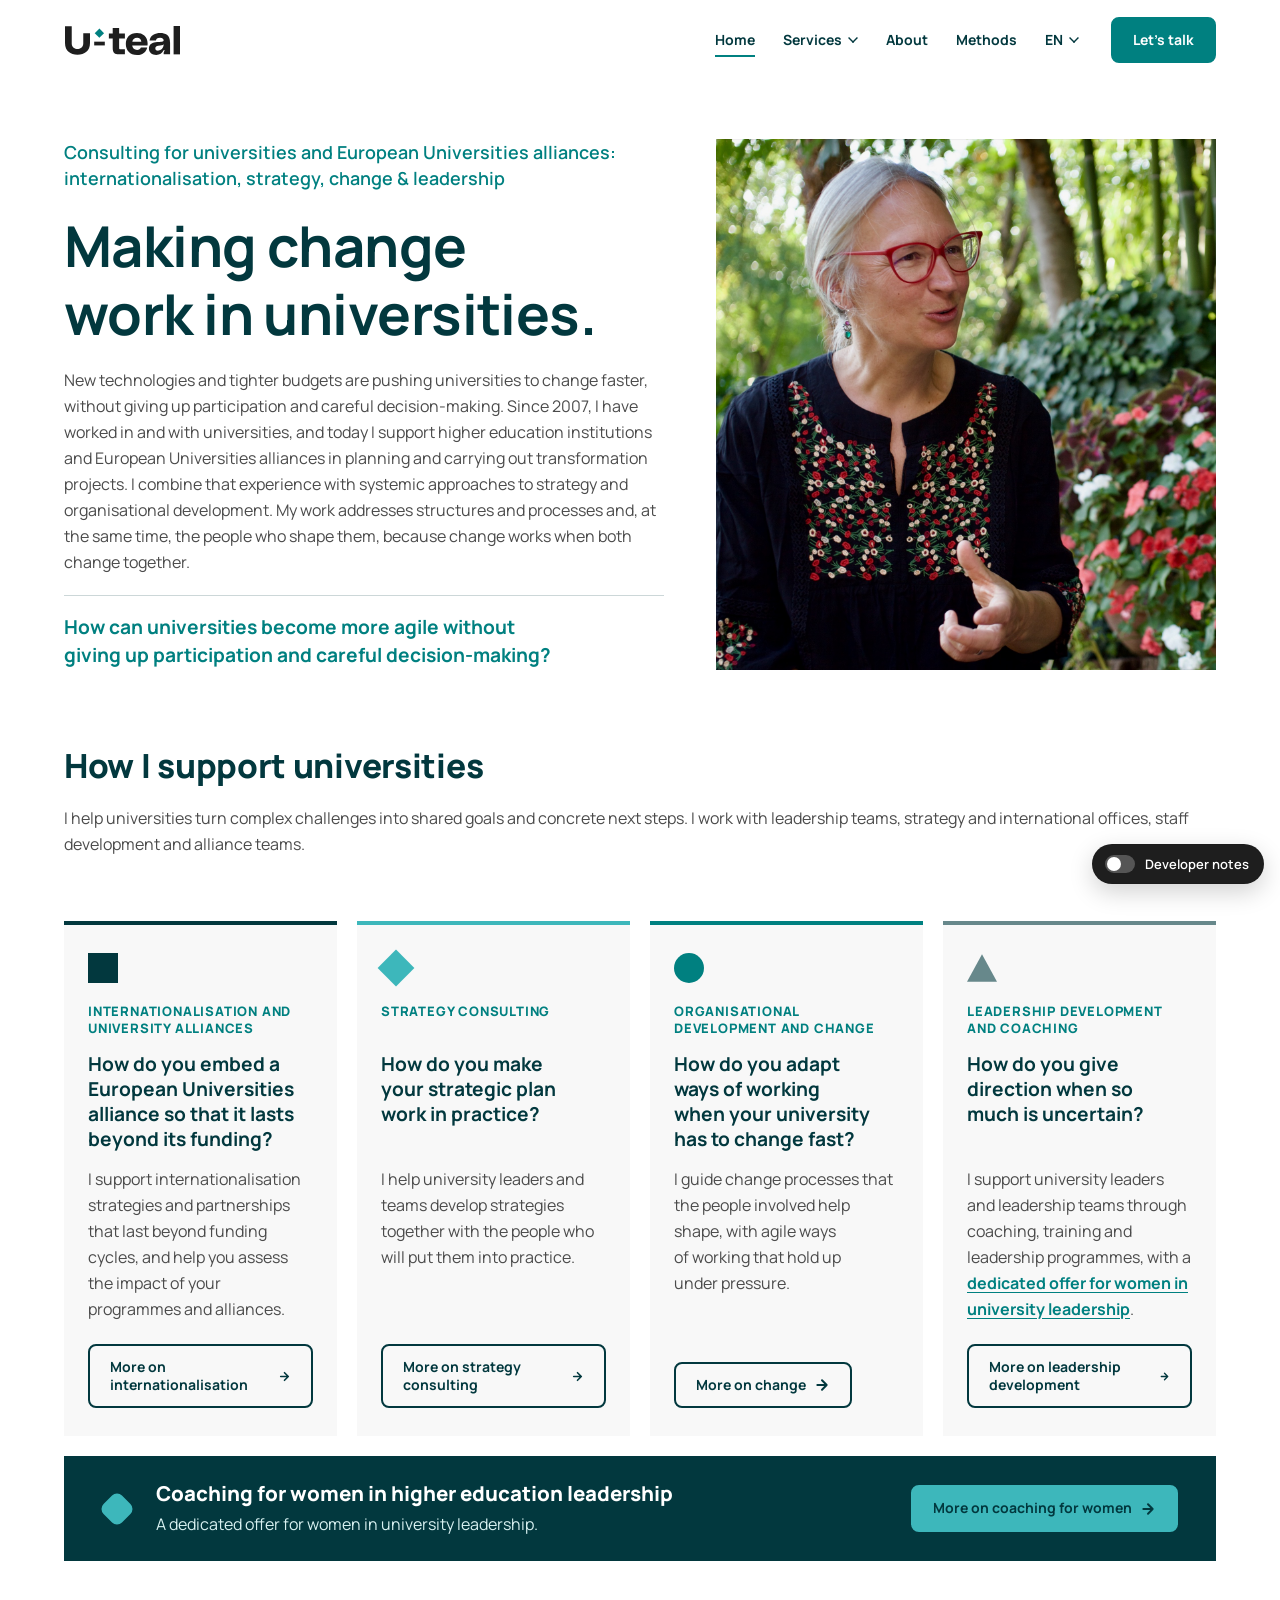
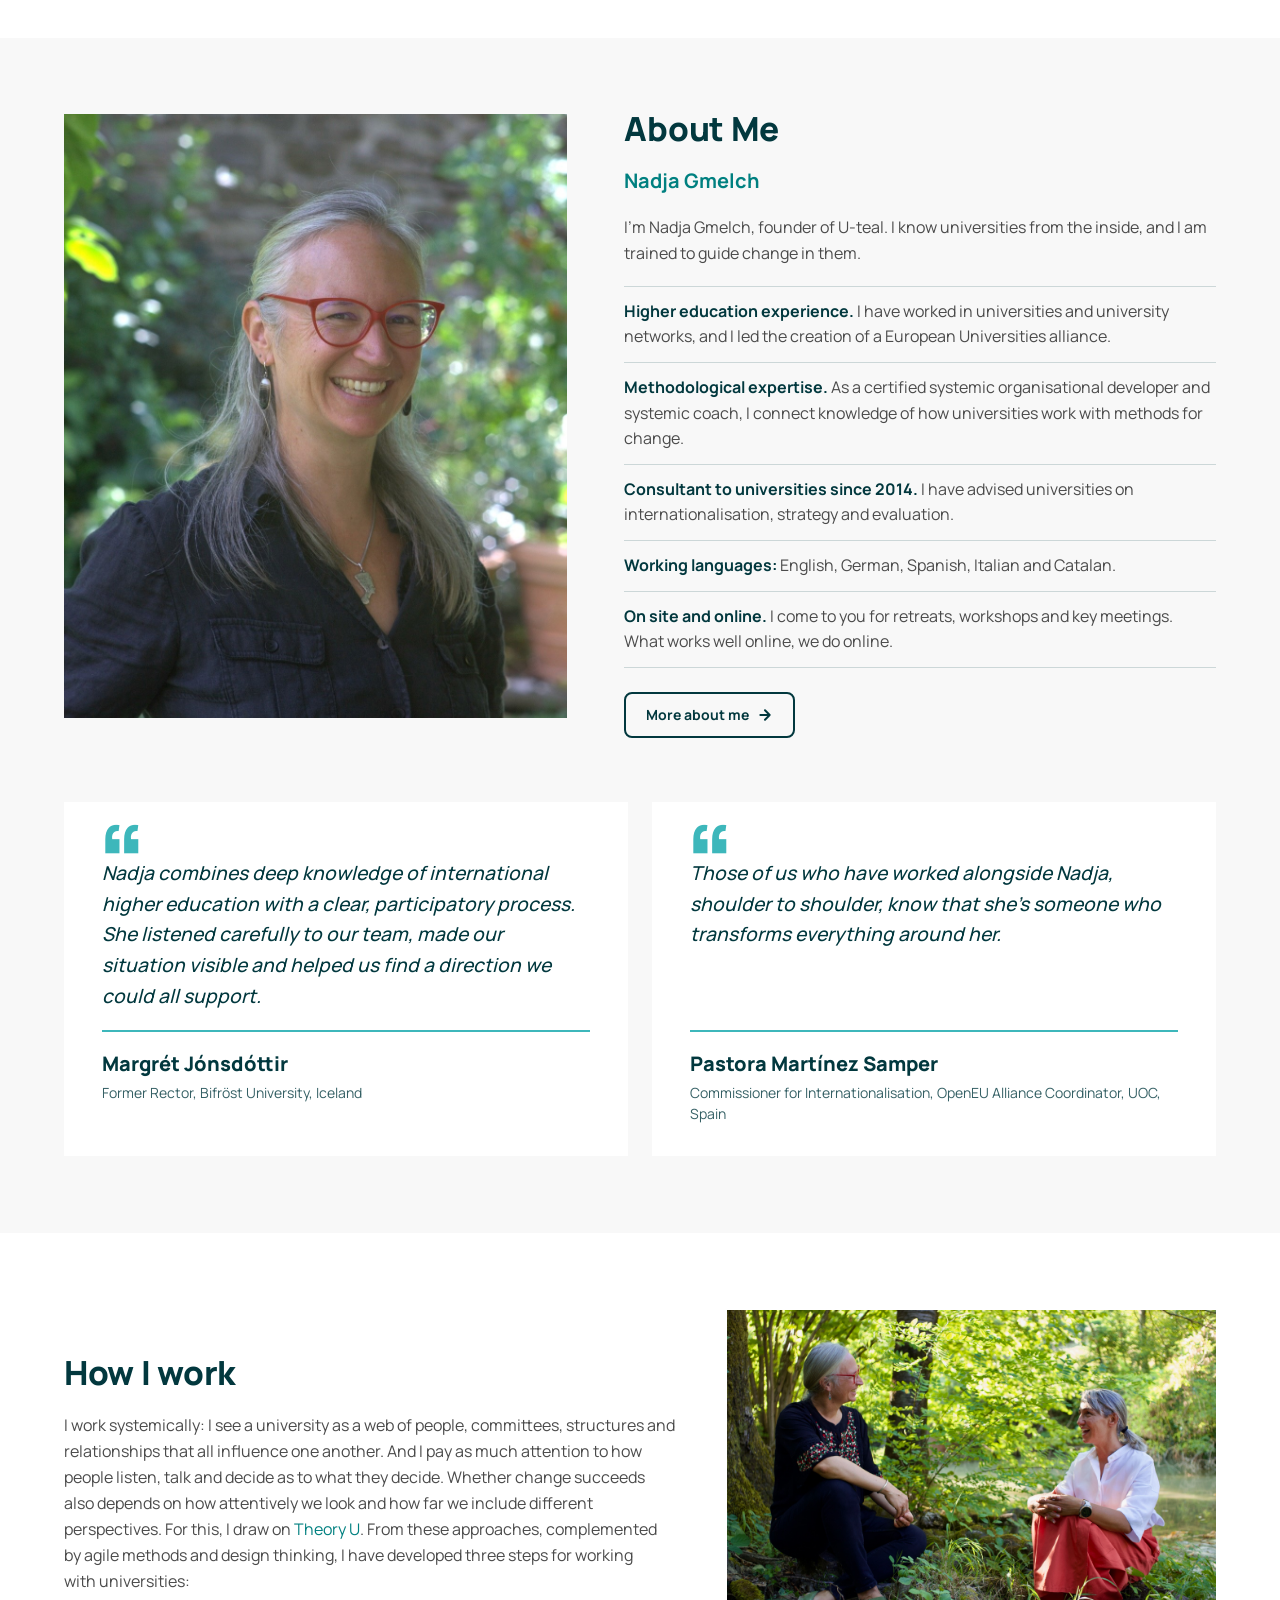
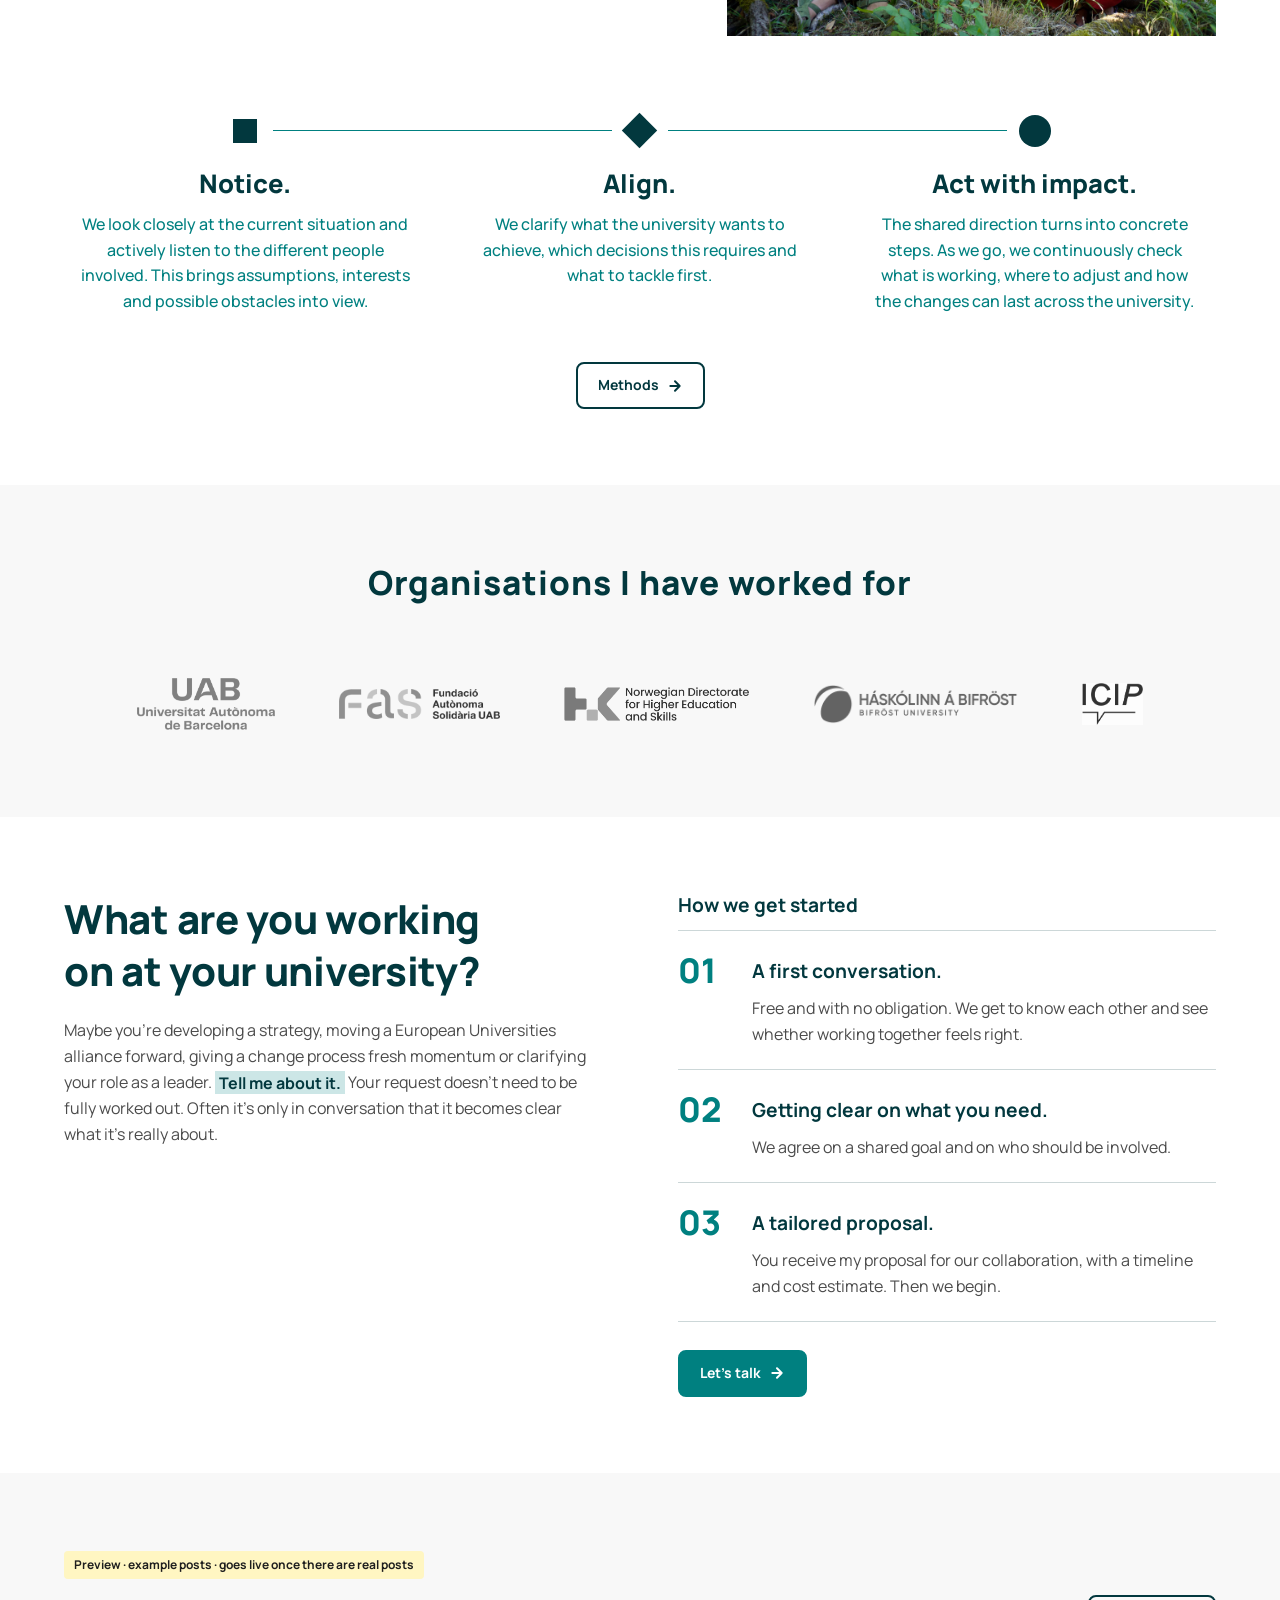
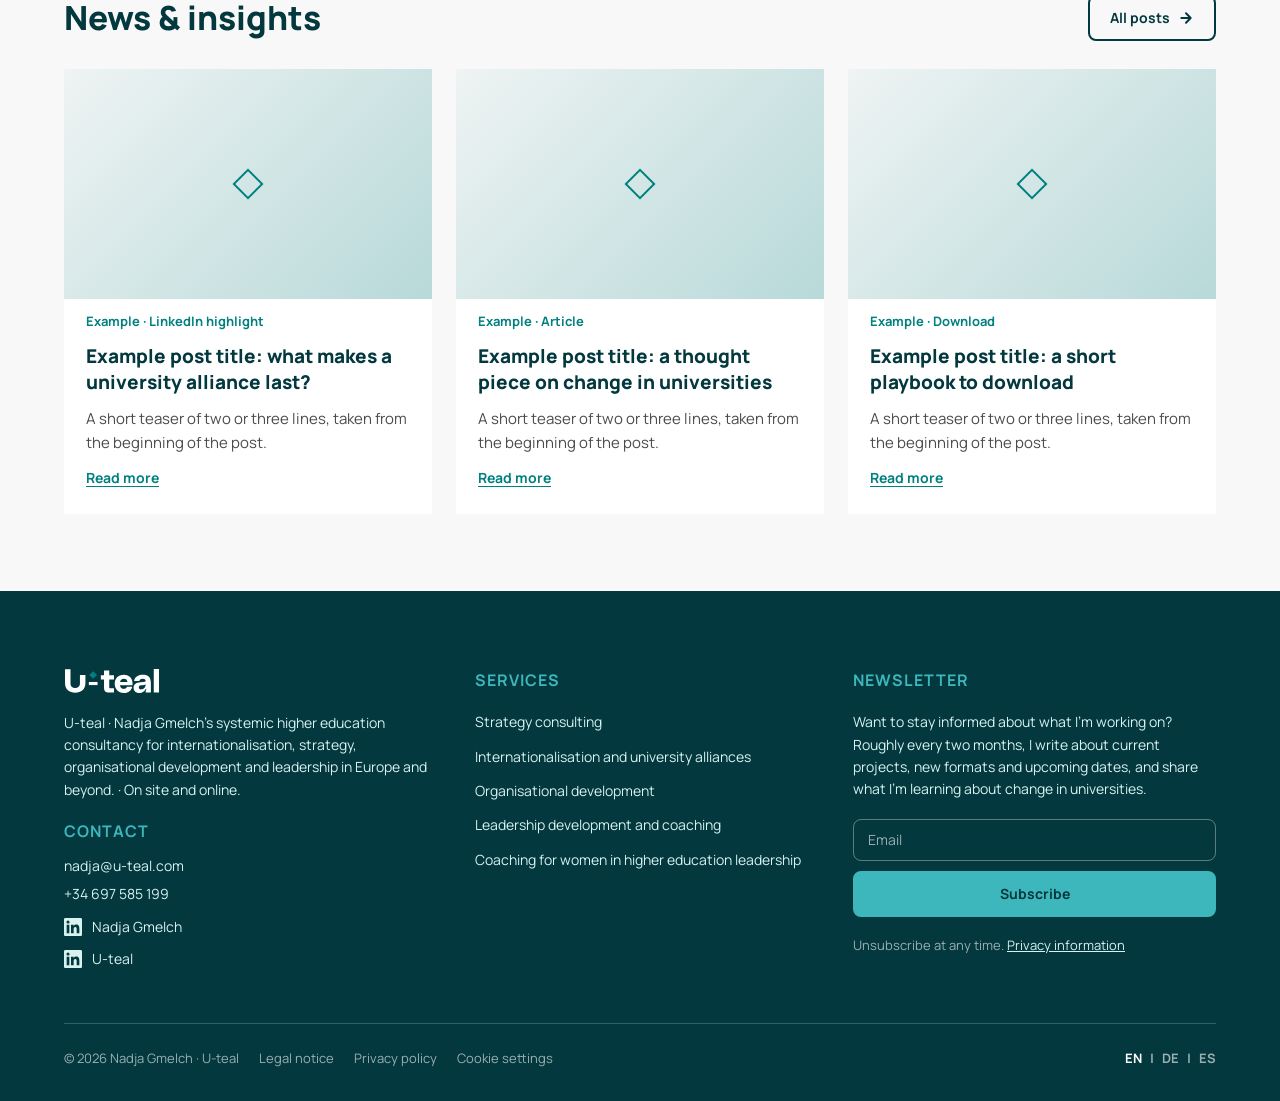
==== commit c921c814: "Version 3: apply client feedback round 2 + Elementor build notes - Language switcher as dropdown ("E" ====
--- a/index.html
+++ b/index.html
@@ -78,7 +78,7 @@
     <header class="site-header" id="top">
       <div class="dev-note">
         S01 · Theme Builder › Header (sticky) — Site Logo · Nav Menu with
-        "Services" submenu · Polylang switcher (EN/DE/ES) · Button "Let's talk"
+        "Services" submenu · Polylang switcher as dropdown (EN ▾) · Button "Let's talk"
       </div>
 
       <div class="container site-header__inner">
@@ -121,12 +121,18 @@
             <li><a class="nav-link" href="about-me.html">About</a></li>
             <li><a class="nav-link" href="methods.html">Methods</a></li>
 
-            <!-- Language switcher (Polylang): codes only, no globe icon (feedback G2).
-                 ES stays hidden on the live site until Spanish pages exist (T5). -->
-            <li class="lang" aria-label="Language">
-              <a class="lang__link" href="index.html" aria-current="true" lang="en">EN</a>
-              <a class="lang__link" href="#" data-todo="/de/" lang="de">DE</a>
-              <a class="lang__link" href="#" data-todo="/es/" lang="es">ES</a>
+            <!-- Language switcher (Polylang, menu item "Displays as dropdown"):
+                 current code + arrow, the other languages in the dropdown.
+                 Scales to 4+ languages (feedback round 2, G1). No globe icon. -->
+            <li class="lang">
+              <button class="nav-link lang__btn" type="button" aria-expanded="false" aria-controls="submenu-lang" aria-label="Language: English. Change language" data-dropdown>
+                EN <span class="nav-link__chev" aria-hidden="true"></span>
+              </button>
+              <ul class="submenu lang__menu" id="submenu-lang">
+                <li><a href="index.html" aria-current="true" lang="en">English</a></li>
+                <li><a href="#" data-todo="/de/" lang="de">Deutsch</a></li>
+                <li><a href="#" data-todo="/es/" lang="es">Español</a></li>
+              </ul>
             </li>
           </ul>
 
@@ -140,7 +146,7 @@
               <li>Mobile dropdown: Full width ON · Align: start · Toggle icon: custom SVG (bar · diamond · bar), colour #02383E, size 22px.</li>
               <li>Dropdown items: Manrope 16px/700 #02383E · padding 15px 0 · divider 1px #CCD7D8 · active: text #008080 + 3px left border.</li>
               <li>Submenu ("Services"): indicator chevron on the right · bg #F8F8F8 · items 15px/600 · padding 12px 16px.</li>
-              <li>Languages: Polylang "Language switcher" menu item showing <strong>codes only</strong> (EN / DE / ES), no flags, no globe icon (feedback G2).</li>
+              <li>Languages: Polylang "Language switcher" menu item, "Displays as dropdown": parent shows the current code (EN ▾), sub-items the other languages. No flags, no globe icon (round 2, G1).</li>
               <li>"Let's talk": last menu item with CSS class <code>menu-cta</code> styled as a button (or hide the header button on mobile: the floating Let's talk is always visible).</li>
             </ul>
           </div>
@@ -200,6 +206,20 @@
     </aside>
 
     <main>
+      <!-- Site-wide build notes (developer notes only) -->
+      <div class="container dev-only">
+          <div class="dev-note dev-note--inline">
+            <strong>SITE-WIDE CUSTOM CSS · Site Settings › Custom CSS (needs Elementor plan Advanced Solo)</strong>
+            <ul>
+              <li><code>.highlight, mark { background:#CCE6E6; color:#02383E; font-weight:700; padding:.05em .25em; -webkit-box-decoration-break:clone; box-decoration-break:clone; }</code> — highlights (Home H13, About A2/A3, service bullets S3). In the Text Editor switch to the "Text" tab and wrap words in <code>&lt;mark&gt;…&lt;/mark&gt;</code> (training item for the client).</li>
+              <li><code>.subgrid-2 { grid-row:span 2; grid-template-rows:subgrid; } .subgrid-3 { grid-row:span 3; grid-template-rows:subgrid; } .subgrid-5 { grid-row:span 5; grid-template-rows:subgrid; }</code> — equal rows across cards. Parent = Container with Layout Grid; each card = Container (Full width, Layout Grid) with CSS class subgrid-N; N = number of widgets in the card.</li>
+              <li>Uses: Home service cards (subgrid-5), testimonials (subgrid-2), service-page gains cards (subgrid-3), case-study quotes (subgrid-2).</li>
+              <li>Polylang: <code>define('PLL_COOKIE', false);</code> in wp-config.php or Code Snippets — no language cookie (privacy info promises no visitor cookies).</li>
+              <li>Fonts: Elementor › Settings › Performance › Google Fonts "Load locally" (Manrope self-hosted).</li>
+            </ul>
+          </div>
+      </div>
+
       <!-- ====================================================================
            S02 · HERO (doc v3, 19 Nov: shortened texts)
            Elementor: Container (row, 2 cols)
@@ -212,11 +232,19 @@
           S02 · Hero — Container (row) › H1 small · H2 display · Text · question
           line (p) | Image IMG_2534 (rectangular, no filter)
         </div>
+        <div class="dev-note dev-note--inline">
+          <strong>HERO · build notes</strong>
+          <ul>
+            <li>H1: line break after "alliances:" (round 2, H1): Heading widget, Shift+Enter or <code>&lt;br&gt;</code>. Remove the break on mobile if it looks odd (Custom CSS <code>br{display:none}</code> on mobile).</li>
+            <li>Picture fills the full height next to the text (round 2, H2): row Container › Align items: Stretch; Image widget › Height 100% · Object fit Cover · Object position Center Center; min-height 420px desktop. Tablet/mobile: picture below the H2, ratio 16:10.</li>
+            <li>No colour overlay/filter on the photo (feedback H3).</li>
+          </ul>
+        </div>
 
         <div class="container hero__grid">
           <div class="hero__content">
             <h1 class="hero__h1">
-              Consulting for universities and European Universities alliances:
+              Consulting for universities and European Universities alliances:<br />
               internationalisation, strategy, change &amp; leadership
             </h1>
 
@@ -264,7 +292,18 @@
       <section class="section services" id="services">
         <div class="dev-note">
           S03 · Services — H2 · Text · 4 cards in ONE row (shape · label p · H3
-          · text · button) + women leaders banner
+          · text · button), rows aligned across cards + women leaders banner
+        </div>
+        <div class="dev-note dev-note--inline">
+          <strong>SERVICE CARDS · build notes</strong>
+          <ul>
+            <li>Grid Container 4 cols (desktop) · 2 cols up to 1199px (enable breakpoint "Laptop"/"Tablet extra") · 1 col mobile; gap 20px.</li>
+            <li>Each card: class <code>subgrid-5</code> (shape · label · H3 · text · button) so questions and texts start at the same height (round 2, H3).</li>
+            <li>Card: bg #F8F8F8 · border-top 4px (#02383E / #3DB7BB / #008080 / #67888B) · hover: Transform translateY -3px + box shadow.</li>
+            <li>Shapes: Icon widget with uploaded SVGs (square, diamond, circle, triangle). Triangle = SVG, not CSS.</li>
+            <li>Buttons (max 2 lines, round 2, H4): "More on internationalisation" · "More on strategy consulting" · "More on change" · "More on leadership development".</li>
+            <li>Women banner: Container (link) bg #02383E › Icon · Heading (p) · Text · Button "More on coaching for women". Set the text colour to white for Normal AND Hover (round 2, H5: links turn #02383E on hover, which hid the title).</li>
+          </ul>
         </div>
 
         <div class="container">
@@ -315,7 +354,7 @@
                 with agile ways of working that hold up under pressure.
               </p>
               <div class="service-card__cta">
-                <a class="btn btn--outline btn--arrow" href="organisational-development.html">More on organisational development</a>
+                <a class="btn btn--outline btn--arrow" href="organisational-development.html">More on change</a>
               </div>
             </article>
 
@@ -329,21 +368,23 @@
                 <a href="women-in-higher-education-leadership.html">dedicated offer for women in university leadership</a>.
               </p>
               <div class="service-card__cta">
-                <a class="btn btn--outline btn--arrow" href="leadership-development.html">More on leadership development and coaching</a>
+                <a class="btn btn--outline btn--arrow" href="leadership-development.html">More on leadership development</a>
               </div>
             </article>
           </div>
 
           <!-- Women leaders: own visible element (feedback H6). Title = the
                service name, text from the doc ("a dedicated offer for women in
-               university leadership"). Button label "Learn more" is ours. -->
+               university leadership"). Button label from the client (round 2, H6).
+               Hover: keep the text white (round 2, H5: the title must not
+               disappear; set Normal + Hover colours on the container link). -->
           <a class="women-banner" href="women-in-higher-education-leadership.html">
             <span class="women-banner__shape shape shape--rounded-diamond" aria-hidden="true"></span>
             <span class="women-banner__text">
               <span class="women-banner__title">Coaching for women in higher education leadership</span>
               <span class="women-banner__sub">A dedicated offer for women in university leadership.</span>
             </span>
-            <span class="btn btn--accent btn--arrow">Learn more</span>
+            <span class="btn btn--accent btn--arrow">More on coaching for women</span>
           </a>
         </div>
       </section>
@@ -360,6 +401,13 @@
         <div class="dev-note">
           S04 · About me — Image ("Picture option", top aligned with the H2) |
           H2 · name (p) · Text · 5 points · Button · 2 testimonials
+        </div>
+        <div class="dev-note dev-note--inline">
+          <strong>TESTIMONIALS · build notes</strong>
+          <ul>
+            <li>Grid Container 2 cols › each testimonial = Container class <code>subgrid-2</code> (quote text · name block), so the line above the names sits at the same height (round 2, S4).</li>
+            <li>Big “ : Heading 104px/800 #3DB7BB, position absolute top-left. Quote 20px/500 italic. Name block: border-top 2px #3DB7BB · name 20px/800 · role 14px #356065.</li>
+          </ul>
         </div>
 
         <div class="container expertise__grid">
@@ -436,6 +484,13 @@
         <div class="dev-note">
           S05 · How I work — [H2 · Text] | Photo option 2 · 3 steps (centred) ·
           Button "Methods"
+        </div>
+        <div class="dev-note dev-note--inline">
+          <strong>HOW I WORK · build notes</strong>
+          <ul>
+            <li>Row Container: [H2 · Text] | Image IMG_2468 (3:2, round 2, H7). Mobile: text centred (MO1).</li>
+            <li>Steps: 3-col Container centred; connecting line = Divider widgets between the shapes (or one SVG background). Mobile: each shape = Divider with element (shape icon in the middle).</li>
+          </ul>
         </div>
 
         <div class="container">
@@ -455,13 +510,15 @@
               </p>
             </div>
 
-            <!-- Second photo option (feedback H16): which photo is the client's choice -->
-            <figure class="img-ph how__picture" role="img" aria-label="Photo option">
-              <span class="img-ph__mark" aria-hidden="true"></span>
-              <span class="img-ph__label">
-                <strong>Photo option</strong>
-                Which of your photos should go here? (e.g. a workshop moment)
-              </span>
+            <!-- Second photo (feedback H16): IMG_2468 for now (round 2, H7) -->
+            <figure class="picture how__picture">
+              <img
+                src="assets/images/photos/IMG_2468-how-i-work.jpg"
+                alt="Nadja Gmelch in conversation with a woman, sitting under trees by a river"
+                loading="lazy"
+                width="2400"
+                height="1600"
+              />
             </figure>
           </div>
 
@@ -551,6 +608,13 @@
         <div class="dev-note">
           S07 · Get started — title (p) · Text with highlight | numbered rows
           (top-aligned) · Button "Let's talk" → /contact
+        </div>
+        <div class="dev-note dev-note--inline">
+          <strong>GET STARTED · build notes</strong>
+          <ul>
+            <li>"Tell me about it." wrapped in <code>&lt;mark&gt;</code> (site-wide highlight CSS).</li>
+            <li>Number rows: Container (row) › number + title, Align items: Start, so 01/02/03 and titles start at the same height when a title wraps (H14).</li>
+          </ul>
         </div>
 
         <div class="container start__grid">
@@ -667,8 +731,17 @@
          ====================================================================== -->
     <footer class="site-footer">
       <div class="dev-note">
-        S11 · Theme Builder › Footer — 3 cols (logo + text + contact + button ·
+        S11 · Theme Builder › Footer — 3 cols (logo + text + contact ·
         services menu · newsletter form) + bottom bar (Polylang switcher)
+      </div>
+      <div class="dev-note dev-note--inline">
+        <strong>FOOTER · build notes</strong>
+        <ul>
+          <li>No "Let's talk" button in the footer (round 2, F1).</li>
+          <li>Contact: Heading (p) "Contact" · Icon List (email, phone; links mailto: / tel:).</li>
+          <li>LinkedIn: Icon List with the LinkedIn icon + text "Nadja Gmelch" / "U-teal" only (no word "LinkedIn", round 2, F2). Set aria-label "LinkedIn: …" via Custom Attributes.</li>
+          <li>Bottom bar language list: Polylang switcher widget, codes, separator "|".</li>
+        </ul>
       </div>
 
       <div class="container">
@@ -692,20 +765,19 @@
               <!-- Elementor: Icon List (LinkedIn icon) or Social Icons + text -->
               <ul class="site-footer__social">
                 <li>
-                  <a href="https://www.linkedin.com/in/nadja-gmelch/" target="_blank" rel="noopener">
+                  <a href="https://www.linkedin.com/in/nadja-gmelch/" target="_blank" rel="noopener" aria-label="LinkedIn: Nadja Gmelch">
                     <svg viewBox="0 0 24 24" aria-hidden="true"><path fill="currentColor" d="M20.45 20.45h-3.56v-5.57c0-1.33-.02-3.04-1.85-3.04-1.85 0-2.14 1.45-2.14 2.94v5.67H9.35V9h3.41v1.56h.05c.48-.9 1.64-1.85 3.37-1.85 3.6 0 4.27 2.37 4.27 5.46v6.28zM5.34 7.43a2.06 2.06 0 1 1 0-4.13 2.06 2.06 0 0 1 0 4.13zM7.12 20.45H3.56V9h3.56v11.45zM22.22 0H1.77C.79 0 0 .77 0 1.73v20.54C0 23.23.79 24 1.77 24h20.45c.98 0 1.78-.77 1.78-1.73V1.73C24 .77 23.2 0 22.22 0z"/></svg>
-                    LinkedIn (Nadja Gmelch)
+                    Nadja Gmelch
                   </a>
                 </li>
                 <li>
-                  <a href="https://www.linkedin.com/company/u-teal/" target="_blank" rel="noopener">
+                  <a href="https://www.linkedin.com/company/u-teal/" target="_blank" rel="noopener" aria-label="LinkedIn: U-teal">
                     <svg viewBox="0 0 24 24" aria-hidden="true"><path fill="currentColor" d="M20.45 20.45h-3.56v-5.57c0-1.33-.02-3.04-1.85-3.04-1.85 0-2.14 1.45-2.14 2.94v5.67H9.35V9h3.41v1.56h.05c.48-.9 1.64-1.85 3.37-1.85 3.6 0 4.27 2.37 4.27 5.46v6.28zM5.34 7.43a2.06 2.06 0 1 1 0-4.13 2.06 2.06 0 0 1 0 4.13zM7.12 20.45H3.56V9h3.56v11.45zM22.22 0H1.77C.79 0 0 .77 0 1.73v20.54C0 23.23.79 24 1.77 24h20.45c.98 0 1.78-.77 1.78-1.73V1.73C24 .77 23.2 0 22.22 0z"/></svg>
-                    LinkedIn (U-teal)
+                    U-teal
                   </a>
                 </li>
               </ul>
             </div>
-            <a class="btn btn--accent" href="contact.html">Let’s talk</a>
           </div>
 
           <!-- Column 2 -->
--- a/assets/css/global.css
+++ b/assets/css/global.css
@@ -355,13 +355,17 @@
 
 /* --- 5.3b Testimonial card: big quotation mark + prominent name
    (feedback H7 / S6). Used on Home and in the service-page case studies.
-   Elementor: Testimonial widget or Container › Heading (“ 96px) · Text ·
-   Heading (name 20px/800) · Text (role) */
+   The line between quote and name sits at the same height in every card of
+   a row (round 2, S4): each card uses the parent grid's rows (subgrid).
+   Elementor: Container (grid) › per card Container › Heading (“ 96px) ·
+   Text · Container (name 20px/800 + role, top border). Custom CSS on the
+   card: grid-row: span 2; grid-template-rows: subgrid. */
 .testimonial {
   position: relative;
-  display: flex;
-  flex-direction: column;
-  gap: 18px;
+  display: grid;
+  grid-row: span 2;
+  grid-template-rows: subgrid;
+  row-gap: 18px;
   padding: 56px clamp(24px, 3vw, 40px) 32px;
   background: var(--c-white);
 }
@@ -389,7 +393,7 @@
   display: flex;
   flex-direction: column;
   gap: 2px;
-  margin-top: auto;
+  align-self: start;
   padding-top: 16px;
   border-top: 2px solid var(--c-teal-light);
 }
@@ -862,30 +866,24 @@
   background: var(--c-line);
 }
 
-/* Language switcher: codes only "EN / DE / ES", no globe (feedback G2).
-   Elementor: Polylang "Language switcher" menu item, show codes, hide flags. */
+/* Language switcher: current code + arrow ("EN ▾"), other languages in a
+   dropdown (round 2, G1: scales to 4+ languages). No globe icon.
+   Elementor: Polylang "Language switcher" menu item › "Displays as dropdown". */
 .lang {
-  display: flex;
-  align-items: center;
-  gap: 2px;
-}
-
-.lang__link {
-  padding: 6px 4px;
-  font-size: 14px;
-  font-weight: 700;
-  color: var(--c-muted);
-}
-
-.lang__link + .lang__link::before {
-  content: "/";
-  margin-right: 6px;
-  font-weight: 400;
-  color: var(--c-tint-dark-40);
-}
-
-.lang__link:hover,
-.lang__link[aria-current="true"] {
+  position: relative;
+}
+
+.lang__btn {
+  gap: 6px;
+}
+
+.lang__menu {
+  min-width: 150px;
+  left: auto;
+  right: -10px;
+}
+
+.lang__menu a[aria-current="true"] {
   color: var(--c-teal);
 }
 
@@ -1212,6 +1210,13 @@
   border-radius: 8px;
   font-weight: 500;
   line-height: 1.5;
+}
+
+/* Build notes placed directly in a section/footer: keep them at content width */
+.show-notes section > .dev-note--inline,
+.show-notes footer > .dev-note--inline {
+  width: calc(min(var(--container), 100%) - 2 * var(--gutter));
+  margin: 16px auto 24px;
 }
 
 .dev-note--inline strong {
@@ -1453,13 +1458,12 @@
     display: block;
   }
 
-  .lang {
-    gap: 6px;
-    padding: 12px 0;
-  }
-
-  .lang__link {
-    font-size: 16px;
+  .lang__menu {
+    padding-left: 0;
+  }
+
+  .lang__btn .nav-link__chev {
+    margin-left: auto;
   }
 
   .site-nav > .btn {
--- a/assets/css/home.css
+++ b/assets/css/home.css
@@ -20,11 +20,14 @@
   padding-bottom: clamp(32px, 4vw, 56px);
 }
 
+/* Picture fills the full height next to the text (round 2, H2): the grid
+   stretches both columns; the image covers its box (parts may be cropped).
+   Elementor: Container (row, align stretch) › Image: height 100%, object-fit cover. */
 .hero__grid {
   display: grid;
   grid-template-columns: minmax(0, 1.2fr) minmax(0, 1fr);
   gap: clamp(32px, 4vw, 64px);
-  align-items: center;
+  align-items: stretch;
 }
 
 .hero__content {
@@ -53,7 +56,7 @@
 }
 
 .hero__picture {
-  aspect-ratio: 3 / 2;
+  min-height: 420px;
 }
 
 .hero__picture img {
@@ -72,6 +75,10 @@
   max-width: none;
 }
 
+/* Rows aligned across the cards (round 2, H3): every card uses the same
+   5 rows (shape · label · question · text · button), so all questions and
+   all texts start at the same height. Elementor: Container (grid) + Custom
+   CSS on each card: grid-row: span 5; grid-template-rows: subgrid. */
 .services__grid {
   display: grid;
   grid-template-columns: repeat(4, minmax(0, 1fr));
@@ -79,9 +86,11 @@
 }
 
 .service-card {
-  display: flex;
-  flex-direction: column;
-  gap: 14px;
+  display: grid;
+  grid-row: span 5;
+  grid-template-rows: subgrid;
+  row-gap: 14px;
+  align-content: start;
   padding: 28px 24px;
   background: var(--c-bg-soft);
   border-top: 4px solid var(--c-teal-dark);
@@ -121,7 +130,7 @@
 }
 
 .service-card__cta {
-  margin-top: auto;
+  align-self: end;
   padding-top: 8px;
 }
 
@@ -158,6 +167,14 @@
 .women-banner__sub {
   font-size: 16px;
   color: var(--c-on-dark);
+}
+
+/* Keep the text white on hover/focus/click (round 2, H5: the title
+   disappeared because links turn Teal Dark on hover). */
+.women-banner:hover,
+.women-banner:focus,
+.women-banner:active {
+  color: var(--c-white);
 }
 
 .women-banner:hover .btn {
@@ -538,6 +555,7 @@
   }
 
   .hero__picture {
+    min-height: 0;
     aspect-ratio: 16 / 10;
   }
 
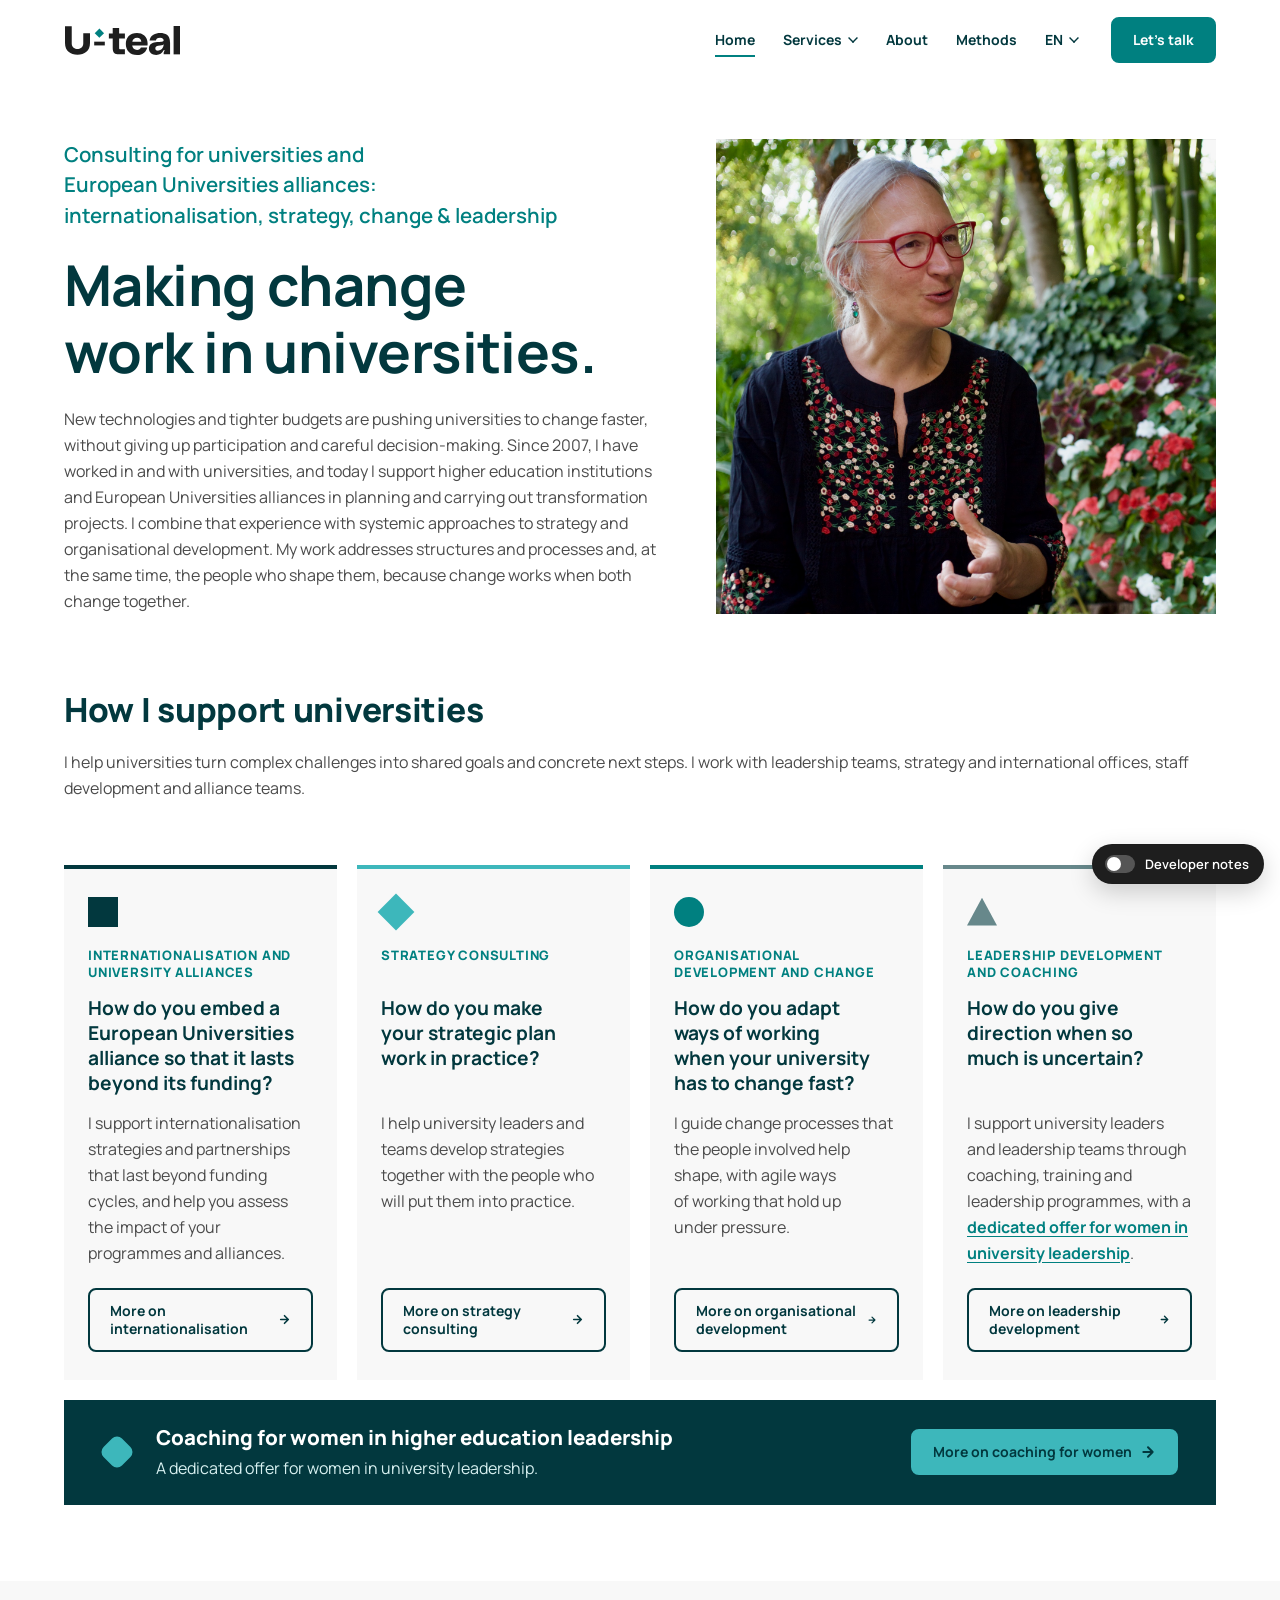
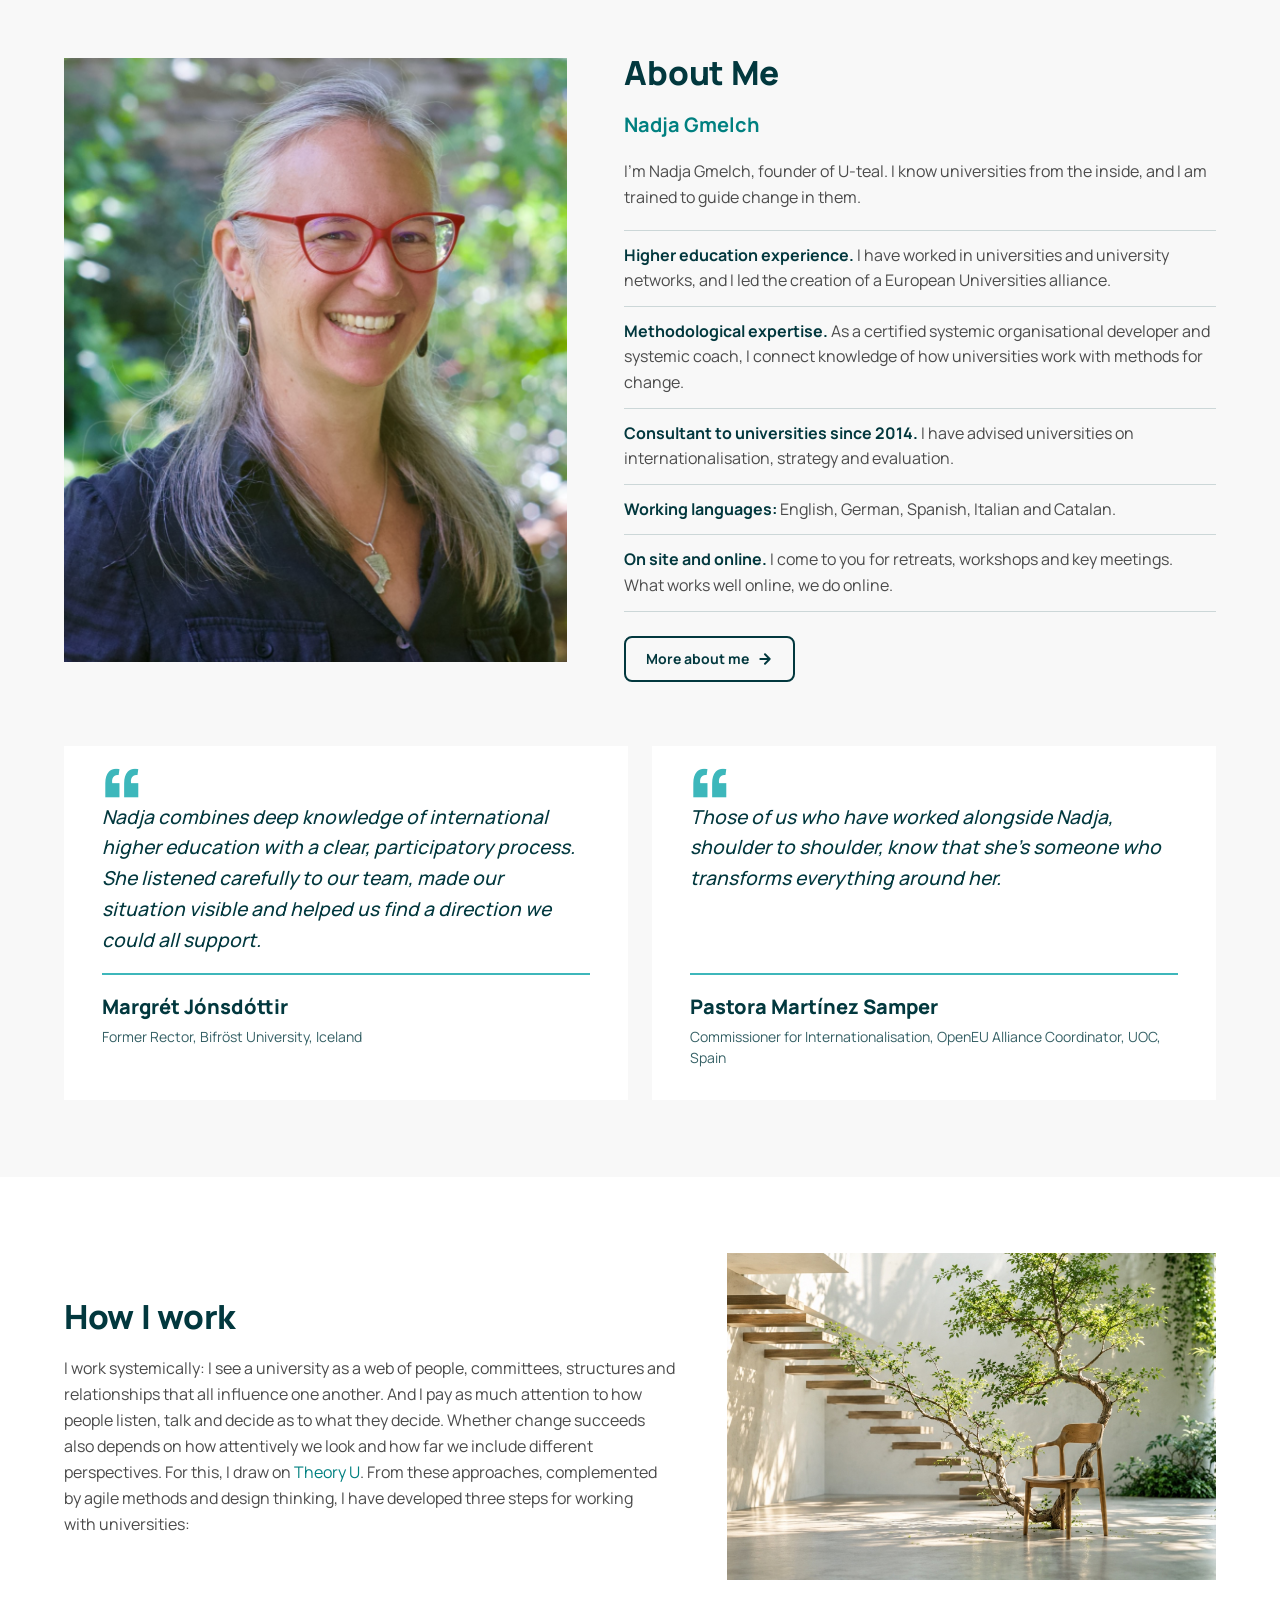
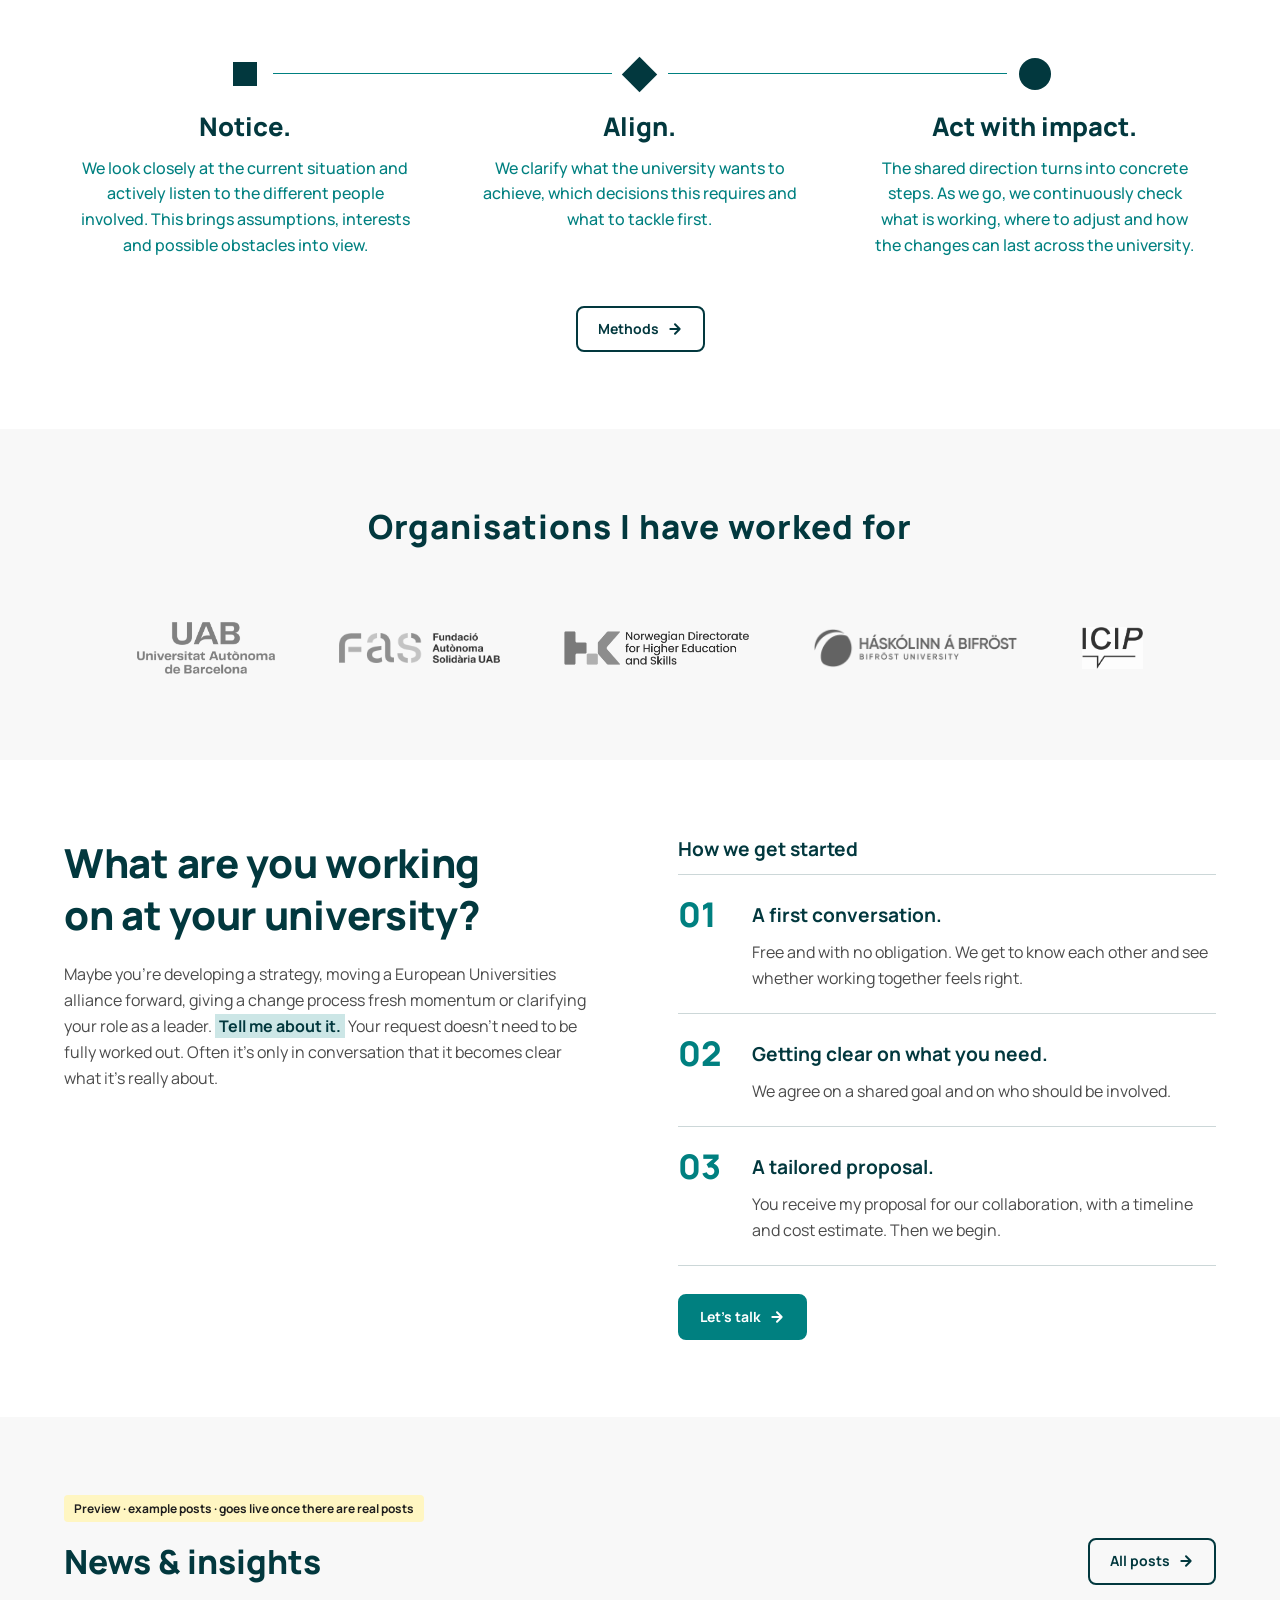
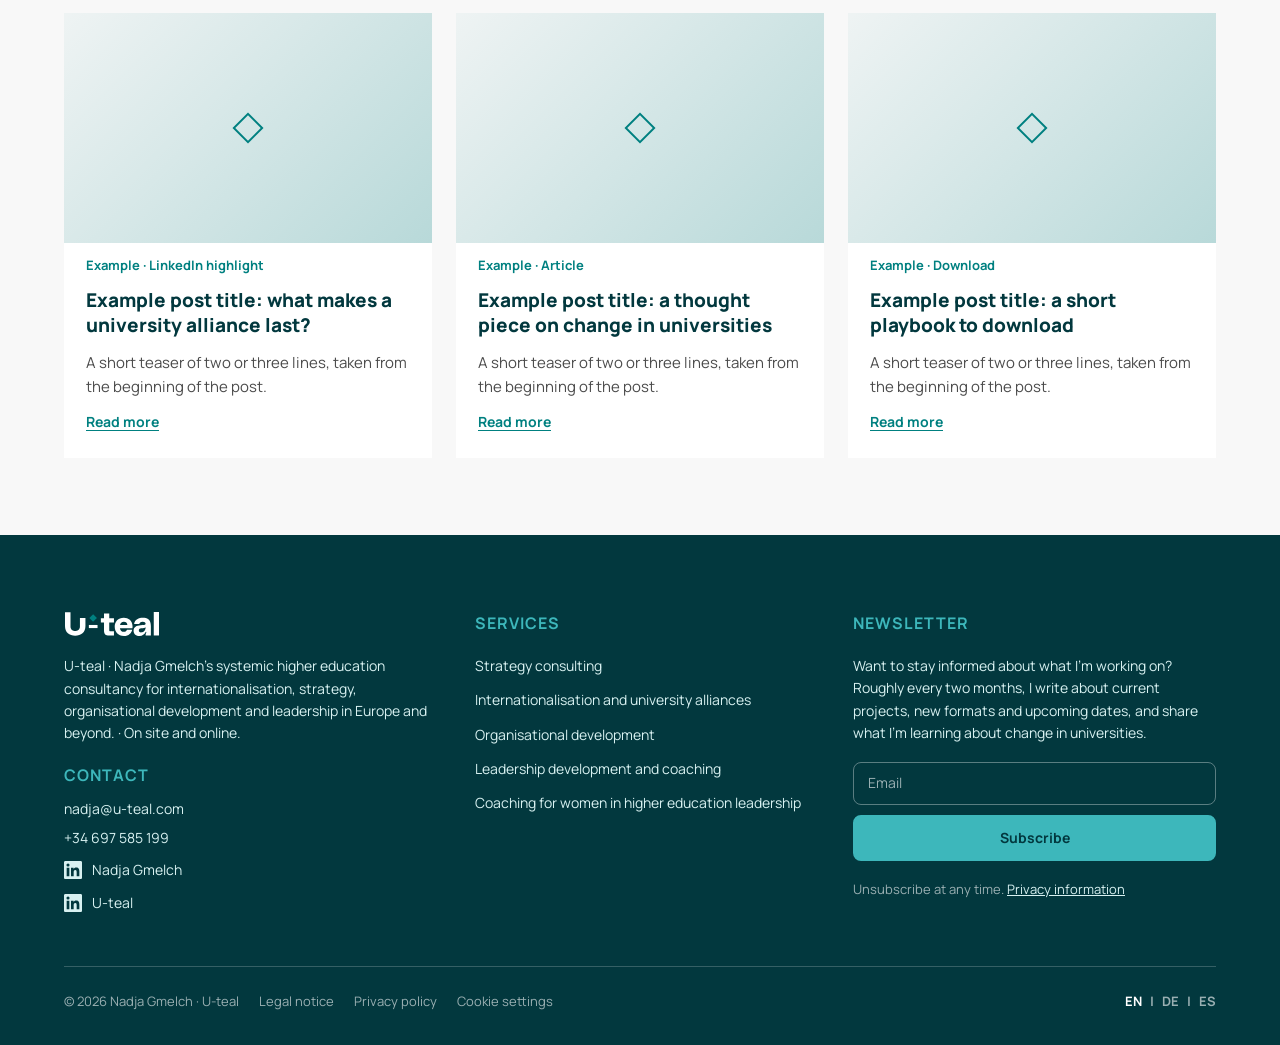
==== commit f0a9fa1a: "Version 4: apply client feedback round 3 - Bigger H1s on all pages; dev-note font specs updated - Ho" ====
--- a/index.html
+++ b/index.html
@@ -4,7 +4,7 @@
   U-TEAL · Home page (EN) · HTML mockup — Version 2
 ================================================================================
 
-  Version 2 (client feedback on version 1, 19 Nov 2026 · client-notes #feedback-3)
+  Version 2 (client feedback on version 1, 19 Nov 2026)
   - New shortened texts (doc 20261119_home-EN), hero IMG_2534 without filter,
     4 offers in one row + women banner, testimonials with big quote marks,
     logos UAB · FAS · HK-dir · Bifröst · ICIP, blog preview, less spacing.
@@ -28,7 +28,7 @@
     Yoast), inline build specs and hidden placeholder sections.
 
   Links
-  - Internal links use the planned EN slugs (see client-notes Q3). Pages
+  - Internal links use the planned EN slugs (planned slugs). Pages
     that don't exist yet are marked with data-todo and point to "#".
 ================================================================================
 -->
@@ -149,6 +149,25 @@
               <li>Languages: Polylang "Language switcher" menu item, "Displays as dropdown": parent shows the current code (EN ▾), sub-items the other languages. No flags, no globe icon (round 2, G1).</li>
               <li>"Let's talk": last menu item with CSS class <code>menu-cta</code> styled as a button (or hide the header button on mobile: the floating Let's talk is always visible).</li>
             </ul>
+            <div class="dev-svgs">
+              <p class="dev-svgs__label">SVG · Nav Menu › Toggle icon (normal / active)</p>
+              <div class="dev-svgs__grid">
+                <div class="dev-svg">
+                  <img src="assets/images/svg/icon-menu.svg" alt="" width="28" height="28" />
+                  <span class="dev-svg__name">icon-menu.svg</span>
+                  <button class="copy-btn" type="button" data-copy>Copy</button>
+                  <a class="copy-btn" href="assets/images/svg/icon-menu.svg" download>Download</a>
+                  <code hidden>&lt;svg xmlns=&quot;http://www.w3.org/2000/svg&quot; viewBox=&quot;0 0 26 22&quot; width=&quot;26&quot; height=&quot;22&quot;&gt;&lt;rect x=&quot;0&quot; y=&quot;2&quot; width=&quot;22&quot; height=&quot;4&quot; fill=&quot;#02383E&quot;/&gt;&lt;rect x=&quot;9.5&quot; y=&quot;7.5&quot; width=&quot;7&quot; height=&quot;7&quot; transform=&quot;rotate(45 13 11)&quot; fill=&quot;#008080&quot;/&gt;&lt;rect x=&quot;4&quot; y=&quot;16&quot; width=&quot;22&quot; height=&quot;4&quot; fill=&quot;#02383E&quot;/&gt;&lt;/svg&gt;</code>
+                </div>
+                <div class="dev-svg">
+                  <img src="assets/images/svg/icon-menu-close.svg" alt="" width="28" height="28" />
+                  <span class="dev-svg__name">icon-menu-close.svg</span>
+                  <button class="copy-btn" type="button" data-copy>Copy</button>
+                  <a class="copy-btn" href="assets/images/svg/icon-menu-close.svg" download>Download</a>
+                  <code hidden>&lt;svg xmlns=&quot;http://www.w3.org/2000/svg&quot; viewBox=&quot;0 0 22 22&quot; width=&quot;22&quot; height=&quot;22&quot;&gt;&lt;rect x=&quot;-2&quot; y=&quot;9&quot; width=&quot;26&quot; height=&quot;4&quot; transform=&quot;rotate(45 11 11)&quot; fill=&quot;#02383E&quot;/&gt;&lt;rect x=&quot;-2&quot; y=&quot;9&quot; width=&quot;26&quot; height=&quot;4&quot; transform=&quot;rotate(-45 11 11)&quot; fill=&quot;#02383E&quot;/&gt;&lt;/svg&gt;</code>
+                </div>
+              </div>
+            </div>
           </div>
         </nav>
       </div>
@@ -206,25 +225,237 @@
     </aside>
 
     <main>
-      <!-- Site-wide build notes (developer notes only) -->
+      <!-- Site-wide build notes (developer notes only): copy-paste snippets -->
       <div class="container dev-only">
-          <div class="dev-note dev-note--inline">
-            <strong>SITE-WIDE CUSTOM CSS · Site Settings › Custom CSS (needs Elementor plan Advanced Solo)</strong>
-            <ul>
-              <li><code>.highlight, mark { background:#CCE6E6; color:#02383E; font-weight:700; padding:.05em .25em; -webkit-box-decoration-break:clone; box-decoration-break:clone; }</code> — highlights (Home H13, About A2/A3, service bullets S3). In the Text Editor switch to the "Text" tab and wrap words in <code>&lt;mark&gt;…&lt;/mark&gt;</code> (training item for the client).</li>
-              <li><code>.subgrid-2 { grid-row:span 2; grid-template-rows:subgrid; } .subgrid-3 { grid-row:span 3; grid-template-rows:subgrid; } .subgrid-5 { grid-row:span 5; grid-template-rows:subgrid; }</code> — equal rows across cards. Parent = Container with Layout Grid; each card = Container (Full width, Layout Grid) with CSS class subgrid-N; N = number of widgets in the card.</li>
-              <li>Uses: Home service cards (subgrid-5), testimonials (subgrid-2), service-page gains cards (subgrid-3), case-study quotes (subgrid-2).</li>
-              <li>Polylang: <code>define('PLL_COOKIE', false);</code> in wp-config.php or Code Snippets — no language cookie (privacy info promises no visitor cookies).</li>
-              <li>Fonts: Elementor › Settings › Performance › Google Fonts "Load locally" (Manrope self-hosted).</li>
-            </ul>
-          </div>
+        <div class="dev-note dev-note--inline">
+          <strong>SITE-WIDE BUILD SNIPPETS · copy with the buttons</strong>
+          <ul>
+            <li>CSS → Elementor › Site Settings › Custom CSS (plan Advanced Solo). Classes are set in each widget/container › Advanced › CSS Classes.</li>
+            <li>PHP → wp-config.php. JS → Elementor › Custom Code. SVGs → Icon widget › Upload SVG (Elementor Pro allows SVG uploads; set the colour in the widget).</li>
+            <li>Fonts: Elementor › Settings › Performance › Google Fonts "Load locally" (Manrope self-hosted).</li>
+          </ul>
+          <div class="dev-code">
+            <div class="dev-code__head"><span>CSS · Site Settings › Custom CSS</span><button class="copy-btn" type="button" data-copy>Copy</button></div>
+            <pre><code>/* U-teal · Elementor › Site Settings › Custom CSS
+   (needs the Elementor plan &quot;Advanced Solo&quot;: Essential has no Custom CSS) */
+
+/* 1. Highlight a word or sentence (Home, About, service bullets).
+   Text Editor › &quot;Text&quot; tab: &lt;mark&gt;words to highlight&lt;/mark&gt; */
+mark,
+.highlight {
+  padding: 0.05em 0.25em;
+  background: #CCE6E6;
+  color: #02383E;
+  font-weight: 700;
+  -webkit-box-decoration-break: clone;
+  box-decoration-break: clone;
+}
+
+/* 2. Equal rows across cards (questions / texts / lines start at the same height).
+   Parent Container: Layout = Grid. Each card: Container (Full width),
+   Layout = Grid, CSS class subgrid-2 / subgrid-3 / subgrid-5
+   (= number of widgets in the card). */
+.subgrid-2,
+.subgrid-3,
+.subgrid-5 {
+  display: grid !important;
+  grid-template-rows: subgrid !important;
+  align-content: start;
+}
+.subgrid-2 { grid-row: span 2; }
+.subgrid-3 { grid-row: span 3; }
+.subgrid-5 { grid-row: span 5; }
+
+/* 3. Dash bullets for lists (service pages &quot;situations&quot;).
+   Text Editor list inside a widget with CSS class dash-list */
+.dash-list ul {
+  margin: 0;
+  padding: 0;
+  list-style: none;
+}
+.dash-list li {
+  position: relative;
+  padding-left: 26px;
+  margin-bottom: 16px;
+}
+.dash-list li::before {
+  content: &quot;&quot;;
+  position: absolute;
+  left: 0;
+  top: 0.8em;
+  width: 14px;
+  height: 2px;
+  background: #3DB7BB;
+}
+
+/* 4. Home H1: line break after &quot;alliances:&quot; only on desktop/tablet.
+   Heading widget: CSS class hero-h1 */
+@media (max-width: 767px) {
+  .hero-h1 br { display: none; }
+}</code></pre>
+          </div>
+          <div class="dev-code">
+            <div class="dev-code__head"><span>PHP · wp-config.php</span><button class="copy-btn" type="button" data-copy>Copy</button></div>
+            <pre><code>&lt;?php
+// wp-config.php — above the line &quot;That&#x27;s all, stop editing!&quot;
+// Polylang: no language cookie (the language is in the URL: /de/, /es/).
+// Needed because the privacy information says: no cookies for visitors.
+define( &#x27;PLL_COOKIE&#x27;, false );</code></pre>
+          </div>
+          <div class="dev-code">
+            <div class="dev-code__head"><span>JS · Elementor › Custom Code (body end)</span><button class="copy-btn" type="button" data-copy>Copy</button></div>
+            <pre><code>&lt;script&gt;
+/* Elementor › Custom Code (Location: &lt;/body&gt; end, all pages)
+   Opens an accordion item when a link points to it, e.g. /strategy-consulting/#impact-reflection
+   (Nested Accordion uses &lt;details&gt;; give each item its anchor as CSS ID). */
+document.addEventListener(&quot;DOMContentLoaded&quot;, function () {
+  function openFromHash() {
+    if (!location.hash) return;
+    var el = document.getElementById(decodeURIComponent(location.hash.slice(1)));
+    if (!el) return;
+    var d = el.tagName === &quot;DETAILS&quot; ? el : el.closest(&quot;details&quot;);
+    if (d) { d.open = true; el.scrollIntoView(); }
+  }
+  window.addEventListener(&quot;hashchange&quot;, openFromHash);
+  openFromHash();
+});
+&lt;/script&gt;</code></pre>
+          </div>
+          <div class="dev-svgs">
+            <p class="dev-svgs__label">SVG library · brand shapes (Brand Book p.22), button arrow, menu icons, LinkedIn</p>
+            <div class="dev-svgs__grid">
+              <div class="dev-svg">
+                <img src="assets/images/svg/shape-square.svg" alt="" width="28" height="28" />
+                <span class="dev-svg__name">shape-square.svg</span>
+                <button class="copy-btn" type="button" data-copy>Copy</button>
+                <a class="copy-btn" href="assets/images/svg/shape-square.svg" download>Download</a>
+                <code hidden>&lt;svg xmlns=&quot;http://www.w3.org/2000/svg&quot; viewBox=&quot;0 0 24 24&quot; width=&quot;24&quot; height=&quot;24&quot;&gt;&lt;rect width=&quot;24&quot; height=&quot;24&quot; fill=&quot;#02383E&quot;/&gt;&lt;/svg&gt;</code>
+              </div>
+              <div class="dev-svg">
+                <img src="assets/images/svg/shape-diamond.svg" alt="" width="28" height="28" />
+                <span class="dev-svg__name">shape-diamond.svg</span>
+                <button class="copy-btn" type="button" data-copy>Copy</button>
+                <a class="copy-btn" href="assets/images/svg/shape-diamond.svg" download>Download</a>
+                <code hidden>&lt;svg xmlns=&quot;http://www.w3.org/2000/svg&quot; viewBox=&quot;0 0 24 24&quot; width=&quot;24&quot; height=&quot;24&quot;&gt;&lt;path d=&quot;M12 0 24 12 12 24 0 12Z&quot; fill=&quot;#3DB7BB&quot;/&gt;&lt;/svg&gt;</code>
+              </div>
+              <div class="dev-svg">
+                <img src="assets/images/svg/shape-circle.svg" alt="" width="28" height="28" />
+                <span class="dev-svg__name">shape-circle.svg</span>
+                <button class="copy-btn" type="button" data-copy>Copy</button>
+                <a class="copy-btn" href="assets/images/svg/shape-circle.svg" download>Download</a>
+                <code hidden>&lt;svg xmlns=&quot;http://www.w3.org/2000/svg&quot; viewBox=&quot;0 0 24 24&quot; width=&quot;24&quot; height=&quot;24&quot;&gt;&lt;circle cx=&quot;12&quot; cy=&quot;12&quot; r=&quot;12&quot; fill=&quot;#008080&quot;/&gt;&lt;/svg&gt;</code>
+              </div>
+              <div class="dev-svg">
+                <img src="assets/images/svg/shape-triangle.svg" alt="" width="28" height="28" />
+                <span class="dev-svg__name">shape-triangle.svg</span>
+                <button class="copy-btn" type="button" data-copy>Copy</button>
+                <a class="copy-btn" href="assets/images/svg/shape-triangle.svg" download>Download</a>
+                <code hidden>&lt;svg xmlns=&quot;http://www.w3.org/2000/svg&quot; viewBox=&quot;0 0 24 24&quot; width=&quot;24&quot; height=&quot;24&quot;&gt;&lt;path d=&quot;M12 1 24 23H0Z&quot; fill=&quot;#67888B&quot;/&gt;&lt;/svg&gt;</code>
+              </div>
+              <div class="dev-svg">
+                <img src="assets/images/svg/shape-rounded-diamond.svg" alt="" width="28" height="28" />
+                <span class="dev-svg__name">shape-rounded-diamond.svg</span>
+                <button class="copy-btn" type="button" data-copy>Copy</button>
+                <a class="copy-btn" href="assets/images/svg/shape-rounded-diamond.svg" download>Download</a>
+                <code hidden>&lt;svg xmlns=&quot;http://www.w3.org/2000/svg&quot; viewBox=&quot;0 0 24 24&quot; width=&quot;24&quot; height=&quot;24&quot;&gt;&lt;rect x=&quot;4.5&quot; y=&quot;4.5&quot; width=&quot;15&quot; height=&quot;15&quot; rx=&quot;3&quot; transform=&quot;rotate(45 12 12)&quot; fill=&quot;#3DB7BB&quot;/&gt;&lt;/svg&gt;</code>
+              </div>
+              <div class="dev-svg">
+                <img src="assets/images/svg/icon-arrow.svg" alt="" width="28" height="28" />
+                <span class="dev-svg__name">icon-arrow.svg</span>
+                <button class="copy-btn" type="button" data-copy>Copy</button>
+                <a class="copy-btn" href="assets/images/svg/icon-arrow.svg" download>Download</a>
+                <code hidden>&lt;svg xmlns=&quot;http://www.w3.org/2000/svg&quot; viewBox=&quot;0 0 16 16&quot; width=&quot;16&quot; height=&quot;16&quot; fill=&quot;none&quot;&gt;&lt;path d=&quot;M3.33 8h9.34M8 12.67 12.67 8 8 3.33&quot; stroke=&quot;currentColor&quot; stroke-width=&quot;2&quot; stroke-linecap=&quot;round&quot; stroke-linejoin=&quot;round&quot;/&gt;&lt;/svg&gt;</code>
+              </div>
+              <div class="dev-svg">
+                <img src="assets/images/svg/icon-menu.svg" alt="" width="28" height="28" />
+                <span class="dev-svg__name">icon-menu.svg</span>
+                <button class="copy-btn" type="button" data-copy>Copy</button>
+                <a class="copy-btn" href="assets/images/svg/icon-menu.svg" download>Download</a>
+                <code hidden>&lt;svg xmlns=&quot;http://www.w3.org/2000/svg&quot; viewBox=&quot;0 0 26 22&quot; width=&quot;26&quot; height=&quot;22&quot;&gt;&lt;rect x=&quot;0&quot; y=&quot;2&quot; width=&quot;22&quot; height=&quot;4&quot; fill=&quot;#02383E&quot;/&gt;&lt;rect x=&quot;9.5&quot; y=&quot;7.5&quot; width=&quot;7&quot; height=&quot;7&quot; transform=&quot;rotate(45 13 11)&quot; fill=&quot;#008080&quot;/&gt;&lt;rect x=&quot;4&quot; y=&quot;16&quot; width=&quot;22&quot; height=&quot;4&quot; fill=&quot;#02383E&quot;/&gt;&lt;/svg&gt;</code>
+              </div>
+              <div class="dev-svg">
+                <img src="assets/images/svg/icon-menu-close.svg" alt="" width="28" height="28" />
+                <span class="dev-svg__name">icon-menu-close.svg</span>
+                <button class="copy-btn" type="button" data-copy>Copy</button>
+                <a class="copy-btn" href="assets/images/svg/icon-menu-close.svg" download>Download</a>
+                <code hidden>&lt;svg xmlns=&quot;http://www.w3.org/2000/svg&quot; viewBox=&quot;0 0 22 22&quot; width=&quot;22&quot; height=&quot;22&quot;&gt;&lt;rect x=&quot;-2&quot; y=&quot;9&quot; width=&quot;26&quot; height=&quot;4&quot; transform=&quot;rotate(45 11 11)&quot; fill=&quot;#02383E&quot;/&gt;&lt;rect x=&quot;-2&quot; y=&quot;9&quot; width=&quot;26&quot; height=&quot;4&quot; transform=&quot;rotate(-45 11 11)&quot; fill=&quot;#02383E&quot;/&gt;&lt;/svg&gt;</code>
+              </div>
+              <div class="dev-svg">
+                <img src="assets/images/svg/icon-linkedin.svg" alt="" width="28" height="28" />
+                <span class="dev-svg__name">icon-linkedin.svg</span>
+                <button class="copy-btn" type="button" data-copy>Copy</button>
+                <a class="copy-btn" href="assets/images/svg/icon-linkedin.svg" download>Download</a>
+                <code hidden>&lt;svg xmlns=&quot;http://www.w3.org/2000/svg&quot; viewBox=&quot;0 0 24 24&quot; width=&quot;24&quot; height=&quot;24&quot;&gt;&lt;path fill=&quot;currentColor&quot; d=&quot;M20.45 20.45h-3.56v-5.57c0-1.33-.02-3.04-1.85-3.04-1.85 0-2.14 1.45-2.14 2.94v5.67H9.35V9h3.41v1.56h.05c.48-.9 1.64-1.85 3.37-1.85 3.6 0 4.27 2.37 4.27 5.46v6.28zM5.34 7.43a2.06 2.06 0 1 1 0-4.13 2.06 2.06 0 0 1 0 4.13zM7.12 20.45H3.56V9h3.56v11.45zM22.22 0H1.77C.79 0 0 .77 0 1.73v20.54C0 23.23.79 24 1.77 24h20.45c.98 0 1.78-.77 1.78-1.73V1.73C24 .77 23.2 0 22.22 0z&quot;/&gt;&lt;/svg&gt;</code>
+              </div>
+            </div>
+          </div>
+        </div>
+      </div>
+
+      <!-- Typography & colours for Elementor (developer notes only) -->
+      <div class="container dev-only">
+        <div class="dev-note dev-note--inline">
+          <strong>TYPOGRAPHY &amp; COLOURS · Elementor › Site Settings › Global Fonts / Global Colors</strong>
+          <ul>
+            <li>Font: <strong>Manrope</strong> (load locally). Line height in Elementor = <strong>em</strong> (e.g. 1.25 → 1.25 em).</li>
+            <li><strong>Option A (recommended, = the mockup):</strong> font size unit <strong>Custom</strong> → paste the fluid value, e.g. <code>clamp(40px, 4.4vw, 60px)</code>. One value, scales smoothly; no per-device values needed.</li>
+            <li><strong>Option B:</strong> classic px per device (Desktop / Laptop / Tablet / Mobile fields) from the table, measured at 1440 / 1100 / 850 / 390px.</li>
+            <li>Create the first table as <strong>Global Fonts</strong>; the second table is set per widget (or as extra Global Fonts if reused).</li>
+          </ul>
+          <div class="dev-table-wrap"><table class="dev-table"><tr><th>Style</th><th>Used for</th><th>Desktop ≥1200</th><th>Laptop 1000–1199</th><th>Tablet 600–999</th><th>Mobile &lt;600</th><th>Line height</th><th>Weight</th><th>Fluid value (Custom unit)</th><th>Notes</th></tr><tr><td>Display</td><td>Hero statement (H2 on Home/services), "Let's talk" on Contact. About H1: see "About H1" row</td><td>60</td><td>48</td><td>40</td><td>40</td><td>1.2</td><td>700</td><td><code>clamp(40px, 4.4vw, 60px)</code></td><td>letter-spacing −0.01em · #02383E</td></tr><tr><td>H2 · section heading</td><td>All section H2s, "News &amp; insights"</td><td>34</td><td>29</td><td>28</td><td>28</td><td>1.25</td><td>800</td><td><code>clamp(28px, 2.6vw, 34px)</code></td><td>letter-spacing −0.3px · #02383E</td></tr><tr><td>H3 · card heading</td><td>About principle cards</td><td>28</td><td>22</td><td>22</td><td>22</td><td>1.36</td><td>800</td><td><code>clamp(22px, 2vw, 28px)</code></td><td>#02383E</td></tr><tr><td>H4 · row / card title</td><td>Service-card questions, gains titles, numbered-row titles</td><td>20</td><td>18</td><td>18</td><td>18</td><td>1.3</td><td>700</td><td><code>clamp(18px, 1.5vw, 20px)</code></td><td>#02383E</td></tr><tr><td>Lead</td><td>Intro paragraphs, situations question</td><td>22</td><td>18</td><td>18</td><td>18</td><td>1.45</td><td>500</td><td><code>clamp(18px, 1.6vw, 22px)</code></td><td>#02383E</td></tr><tr><td>Body</td><td>All body text</td><td>16</td><td>16</td><td>16</td><td>16</td><td>1.625</td><td>400</td><td><code>16px</code></td><td>#4B4B4B</td></tr><tr><td>Eyebrow</td><td>"— CONTACT", "— ABOUT ME"</td><td>16</td><td>16</td><td>16</td><td>16</td><td>1.15</td><td>700</td><td><code>16px</code></td><td>uppercase · letter-spacing 1.5px · #008080</td></tr><tr><td>Button</td><td>All buttons</td><td>14</td><td>14</td><td>14</td><td>14</td><td>1.3</td><td>700</td><td><code>14px</code></td><td>radius 8px · padding 12px 20px</td></tr><tr><td>Nav</td><td>Header menu</td><td>16</td><td>16</td><td>16</td><td>16</td><td>—</td><td>700</td><td><code>16px</code></td><td>mobile menu items 16px/700</td></tr><tr><td>Small H1 (SEO)</td><td>Small teal H1 above the statement (Home + service pages)</td><td>21</td><td>18</td><td>18</td><td>18</td><td>1.5</td><td>600</td><td><code>clamp(18px, 1.6vw, 21px)</code></td><td>#008080 · bigger in round 3 (G1)</td></tr><tr><td>About H1</td><td>"Nadja Gmelch: systemic consulting…" (display style)</td><td>64</td><td>52</td><td>44</td><td>44</td><td>1.2</td><td>700</td><td><code>clamp(44px, 4.7vw, 64px)</code></td><td>round 3 (G1)</td></tr><tr><td>Contact H1</td><td>"CONTACT" (eyebrow style)</td><td>18</td><td>18</td><td>18</td><td>18</td><td>1.15</td><td>700</td><td><code>18px</code></td><td>round 3 (G1)</td></tr></table></div>
+          <p class="dev-svgs__label" style="margin-top:12px">Other text styles (set in the widget)</p>
+          <div class="dev-table-wrap"><table class="dev-table"><tr><th>Page</th><th>Element</th><th>Desktop ≥1200</th><th>Laptop 1000–1199</th><th>Tablet 600–999</th><th>Mobile &lt;600</th><th>Line height</th><th>Weight</th><th>Fluid value</th></tr><tr><td>Home</td><td>Service-card label (uppercase)</td><td>13</td><td>13</td><td>13</td><td>13</td><td>1.35</td><td>800</td><td>—</td></tr><tr><td>Home</td><td>Women banner title</td><td>22</td><td>18</td><td>18</td><td>18</td><td>1.3</td><td>800</td><td><code>clamp(18px, 1.6vw, 22px)</code></td></tr><tr><td>Home</td><td>About: name "Nadja Gmelch"</td><td>20</td><td>20</td><td>20</td><td>20</td><td>—</td><td>700</td><td>—</td></tr><tr><td>Home</td><td>Steps: "Notice." / "Align." / "Act with impact."</td><td>28</td><td>24</td><td>24</td><td>24</td><td>1.15</td><td>800</td><td><code>clamp(24px, 2vw, 28px)</code></td></tr><tr><td>Home</td><td>Steps text (teal)</td><td>16</td><td>16</td><td>16</td><td>16</td><td>1.6</td><td>500</td><td>—</td></tr><tr><td>Home</td><td>"What are you working on…"</td><td>40</td><td>37</td><td>32</td><td>32</td><td>1.3</td><td>800</td><td><code>clamp(32px, 3.4vw, 40px)</code></td></tr><tr><td>Home</td><td>Numbered rows: number 01/02/03</td><td>34</td><td>34</td><td>34</td><td>30</td><td>1</td><td>800</td><td>—</td></tr><tr><td>Home</td><td>Blog card title / excerpt</td><td>19 / 15</td><td>19 / 15</td><td>19 / 15</td><td>19 / 15</td><td>1.35 / 1.6</td><td>800 / 400</td><td>—</td></tr><tr><td>Global</td><td>Testimonial quote (italic)</td><td>20</td><td>18</td><td>18</td><td>18</td><td>1.6</td><td>500</td><td><code>clamp(18px, 1.5vw, 20px)</code></td></tr><tr><td>Global</td><td>Testimonial “ mark</td><td>104</td><td>104</td><td>104</td><td>104</td><td>1</td><td>800</td><td>—</td></tr><tr><td>Global</td><td>Testimonial name / role</td><td>20 / 14</td><td>20 / 14</td><td>20 / 14</td><td>20 / 14</td><td>— / 1.5</td><td>800 / 400</td><td>—</td></tr><tr><td>Global</td><td>CTA band title</td><td>40</td><td>37</td><td>30</td><td>30</td><td>1.3</td><td>800</td><td><code>clamp(30px, 3.4vw, 40px)</code></td></tr><tr><td>Global</td><td>Accordion / FAQ question</td><td>19</td><td>17</td><td>17</td><td>17</td><td>1.4</td><td>700</td><td><code>clamp(17px, 1.4vw, 19px)</code></td></tr><tr><td>Global</td><td>Footer text / titles / bottom bar</td><td>14 / 16 / 13</td><td>14 / 16 / 13</td><td>14 / 16 / 13</td><td>14 / 16 / 13</td><td>1.6</td><td>400 / 700 / 400</td><td>—</td></tr><tr><td>Service</td><td>Key sentence (situations)</td><td>32</td><td>26</td><td>24</td><td>24</td><td>1.35</td><td>800</td><td><code>clamp(24px, 2.4vw, 32px)</code></td></tr><tr><td>Service</td><td>Case card title / text</td><td>20 / 15</td><td>18 / 15</td><td>18 / 15</td><td>18 / 15</td><td>1.35</td><td>800 / 400</td><td><code>clamp(18px, 1.5vw, 20px) / 15px</code></td></tr><tr><td>About</td><td>Background: title / meta / years (teal)</td><td>16 / 15 / 14</td><td>16 / 15 / 14</td><td>16 / 15 / 14</td><td>16 / 15 / 14</td><td>1.45 / 1.5</td><td>700 / 400 / 700</td><td>—</td></tr><tr><td>Contact</td><td>Form labels / privacy line</td><td>14</td><td>14</td><td>14</td><td>14</td><td>1.3 / 1.55</td><td>700 / 400</td><td>—</td></tr><tr><td>Methods</td><td>Page title (H1)</td><td>56</td><td>44</td><td>36</td><td>36</td><td>1.2</td><td>700</td><td><code>clamp(36px, 4vw, 56px)</code></td></tr><tr><td>Methods</td><td>Method number / title</td><td>34 / 21</td><td>34 / 18</td><td>34 / 18</td><td>28 / 18</td><td>1.1 / 1.4</td><td>800 / 700</td><td><code>34px (mobile 28px) / clamp(18px, 1.5vw, 21px)</code></td></tr></table></div>
+          <div class="dev-code">
+            <div class="dev-code__head"><span>Global Colors (names + HEX)</span><button class="copy-btn" type="button" data-copy>Copy</button></div>
+            <pre><code>Teal Dark   #02383E  headings, footer bg
+Teal        #008080  primary buttons, links, eyebrows
+Light Teal  #3DB7BB  accents, quote marks, lines
+Charcoal    #1E1E1E  ink
+Text        #4B4B4B  body text (Charcoal 80%)
+Muted       #356065  small text (Teal Dark 80%)
+Off White   #F8F8F8  soft section / card bg
+Line        #CCD7D8  dividers (Teal Dark 20%)
+Teal 20%    #CCE6E6  highlight bg, picture bg
+Teal Dark 60% #67888B  4th shape colour
+On dark     #D8F1F1  text on dark bg (Light Teal 20%)</code></pre>
+          </div>
+        </div>
+      </div>
+
+      <!-- Mobile / tablet build notes for this page (developer notes only) -->
+      <div class="container dev-only">
+        <div class="dev-note dev-note--inline">
+          <strong>MOBILE &amp; TABLET · site-wide (all pages)</strong>
+          <ul>
+            <li><strong>Breakpoints</strong> (Site Settings › Layout › Breakpoints): Mobile = 599px · Mobile Extra = 699px · Tablet = 999px · Laptop = 1199px (enable Mobile Extra + Laptop). Mockup: desktop layout from 1000px.</li>
+            <li><strong>Type scale</strong> desktop → mobile: Display 60/72 → 40/48 · H2 34/42 → 28/36 · H3 28/38 → 22/30 · H4 20/26 → 18/24 · Lead 22/32 → 18/28 · Body 16/26 (same) · Eyebrow 16 · Nav 14 (mobile menu items 16/700).</li>
+            <li><strong>Spacing</strong>: content side padding 20px on mobile (desktop up to 80px) · section padding ~64px mobile / 112px desktop (Home: 52px / 80px).</li>
+            <li><strong>Header</strong> ≤999px: height 68px, logo left, menu toggle (bar · diamond · bar SVG) right; Nav Menu dropdown full width; "Services" and language (EN ▾) open as sub-menus; "Let's talk" as the last item or hidden (the floating button covers it).</li>
+            <li><strong>Floating "Let's talk"</strong>: visible on tablet + mobile only, hidden on desktop (G1). Hidden while the footer is on screen.</li>
+            <li><strong>Footer</strong>: 3 cols desktop → 2 cols tablet (newsletter full width below) → 1 col mobile. Newsletter: email field + Subscribe button both 100% width.</li>
+            <li><strong>Buttons</strong> on mobile: long labels wrap (white-space normal), text left; form buttons full width, centred.</li>
+            <li><strong>Cards in rows</strong> (subgrid classes): on 1 column the subgrid has no effect — no extra mobile setting needed.</li>
+          </ul>
+        </div>
+        <div class="dev-note dev-note--inline">
+          <strong>MOBILE &amp; TABLET · this page</strong>
+          <ul>
+            <li><strong>Hero</strong>: one column; order H1 · H2 · intro · picture (question removed, round 3 H3) (16:10, no min-height). H1 line break hidden on mobile (class hero-h1).</li>
+            <li><strong>Services</strong>: 4 cols → 2 cols up to 1199px → 1 col below 700px. Women banner: wraps, button below the text.</li>
+            <li><strong>About me</strong>: one column; picture first (4:3, focus top), then H2 · name · text · facts · button. Testimonials: 2 cols → 1 col below 1000px.</li>
+            <li><strong>How I work</strong>: one column; H2 + text <strong>centred</strong> below 700px (MO1), then picture (3:2). Steps stack vertically; each shape has a short line left and right (Divider with element), no long connector.</li>
+            <li><strong>Organisations</strong>: logos wrap, centred, gap 12px × 28px.</li>
+            <li><strong>Get started</strong>: one column; title · text, then "How we get started" rows: number + title aligned at the top (MO3/H14), description NOT indented on mobile.</li>
+            <li><strong>News</strong>: 3 cols → 1 col below 1000px.</li>
+          </ul>
+        </div>
       </div>
 
       <!-- ====================================================================
            S02 · HERO (doc v3, 19 Nov: shortened texts)
            Elementor: Container (row, 2 cols)
-           Left:  Heading H1 (small, teal) · Heading H2 (display) · Text Editor
-                  (intro) · Heading (p, teal question line)
+           Left:  Heading H1 (small, teal, 18–21px · round 3 G1) · Heading H2 (display) · Text Editor
+                  (intro) · (question line removed, round 3, H3)
            Right: Image IMG_2534 ("Picture option"), NO teal filter (feedback H3)
            ==================================================================== -->
       <section class="hero">
@@ -239,6 +470,12 @@
             <li>Picture fills the full height next to the text (round 2, H2): row Container › Align items: Stretch; Image widget › Height 100% · Object fit Cover · Object position Center Center; min-height 420px desktop. Tablet/mobile: picture below the H2, ratio 16:10.</li>
             <li>No colour overlay/filter on the photo (feedback H3).</li>
           </ul>
+          <div class="dev-code">
+            <div class="dev-code__head"><span>CSS · already in Site Custom CSS (§4) · Heading widget class: hero-h1</span><button class="copy-btn" type="button" data-copy>Copy</button></div>
+            <pre><code>@media (max-width: 767px) {
+  .hero-h1 br { display: none; }
+}</code></pre>
+          </div>
         </div>
 
         <div class="container hero__grid">
@@ -262,11 +499,7 @@
               people who shape them, because change works when both change
               together.
             </p>
-
-            <p class="hero__question">
-              How can universities become more agile without giving up
-              participation and careful decision-making?
-            </p>
+            <!-- Hero question removed (round 3, H3) -->
           </div>
 
           <figure class="picture hero__picture">
@@ -301,9 +534,69 @@
             <li>Each card: class <code>subgrid-5</code> (shape · label · H3 · text · button) so questions and texts start at the same height (round 2, H3).</li>
             <li>Card: bg #F8F8F8 · border-top 4px (#02383E / #3DB7BB / #008080 / #67888B) · hover: Transform translateY -3px + box shadow.</li>
             <li>Shapes: Icon widget with uploaded SVGs (square, diamond, circle, triangle). Triangle = SVG, not CSS.</li>
-            <li>Buttons (max 2 lines, round 2, H4): "More on internationalisation" · "More on strategy consulting" · "More on change" · "More on leadership development".</li>
+            <li>Buttons (max 2 lines, round 2, H4): "More on internationalisation" · "More on strategy consulting" · "More on organisational development" (round 3, H5) · "More on leadership development".</li>
+            <li>Whole card clickable (round 3, H4): give each card container the class <code>card-link</code> and each "More on …" Button the class <code>card-link__btn</code> (CSS below stretches the button's link over the card). Do NOT set a Link on the card container itself: the button and the women link inside it would become nested links.</li>
             <li>Women banner: Container (link) bg #02383E › Icon · Heading (p) · Text · Button "More on coaching for women". Set the text colour to white for Normal AND Hover (round 2, H5: links turn #02383E on hover, which hid the title).</li>
           </ul>
+          <div class="dev-code">
+            <div class="dev-code__head"><span>CSS classes · parent Grid container + each card</span><button class="copy-btn" type="button" data-copy>Copy</button></div>
+            <pre><code>Parent container › Layout: Grid › 4 columns
+Each card container › Layout: Grid › CSS Classes: subgrid-5 card-link</code></pre>
+          </div>
+          <div class="dev-code">
+            <div class="dev-code__head"><span>CSS · Site Custom CSS · full-card link (round 3, H4)</span><button class="copy-btn" type="button" data-copy>Copy</button></div>
+            <pre><code>.card-link { position: relative; }
+.card-link .card-link__btn a::before {
+  content: "";
+  position: absolute;
+  inset: 0;
+}
+/* other links inside the card stay clickable */
+.card-link .elementor-widget-text-editor a {
+  position: relative;
+  z-index: 1;
+}</code></pre>
+          </div>
+          <div class="dev-svgs">
+            <p class="dev-svgs__label">SVG · card shapes (square · diamond · circle · triangle) + women banner (rounded diamond)</p>
+            <div class="dev-svgs__grid">
+              <div class="dev-svg">
+                <img src="assets/images/svg/shape-square.svg" alt="" width="28" height="28" />
+                <span class="dev-svg__name">shape-square.svg</span>
+                <button class="copy-btn" type="button" data-copy>Copy</button>
+                <a class="copy-btn" href="assets/images/svg/shape-square.svg" download>Download</a>
+                <code hidden>&lt;svg xmlns=&quot;http://www.w3.org/2000/svg&quot; viewBox=&quot;0 0 24 24&quot; width=&quot;24&quot; height=&quot;24&quot;&gt;&lt;rect width=&quot;24&quot; height=&quot;24&quot; fill=&quot;#02383E&quot;/&gt;&lt;/svg&gt;</code>
+              </div>
+              <div class="dev-svg">
+                <img src="assets/images/svg/shape-diamond.svg" alt="" width="28" height="28" />
+                <span class="dev-svg__name">shape-diamond.svg</span>
+                <button class="copy-btn" type="button" data-copy>Copy</button>
+                <a class="copy-btn" href="assets/images/svg/shape-diamond.svg" download>Download</a>
+                <code hidden>&lt;svg xmlns=&quot;http://www.w3.org/2000/svg&quot; viewBox=&quot;0 0 24 24&quot; width=&quot;24&quot; height=&quot;24&quot;&gt;&lt;path d=&quot;M12 0 24 12 12 24 0 12Z&quot; fill=&quot;#3DB7BB&quot;/&gt;&lt;/svg&gt;</code>
+              </div>
+              <div class="dev-svg">
+                <img src="assets/images/svg/shape-circle.svg" alt="" width="28" height="28" />
+                <span class="dev-svg__name">shape-circle.svg</span>
+                <button class="copy-btn" type="button" data-copy>Copy</button>
+                <a class="copy-btn" href="assets/images/svg/shape-circle.svg" download>Download</a>
+                <code hidden>&lt;svg xmlns=&quot;http://www.w3.org/2000/svg&quot; viewBox=&quot;0 0 24 24&quot; width=&quot;24&quot; height=&quot;24&quot;&gt;&lt;circle cx=&quot;12&quot; cy=&quot;12&quot; r=&quot;12&quot; fill=&quot;#008080&quot;/&gt;&lt;/svg&gt;</code>
+              </div>
+              <div class="dev-svg">
+                <img src="assets/images/svg/shape-triangle.svg" alt="" width="28" height="28" />
+                <span class="dev-svg__name">shape-triangle.svg</span>
+                <button class="copy-btn" type="button" data-copy>Copy</button>
+                <a class="copy-btn" href="assets/images/svg/shape-triangle.svg" download>Download</a>
+                <code hidden>&lt;svg xmlns=&quot;http://www.w3.org/2000/svg&quot; viewBox=&quot;0 0 24 24&quot; width=&quot;24&quot; height=&quot;24&quot;&gt;&lt;path d=&quot;M12 1 24 23H0Z&quot; fill=&quot;#67888B&quot;/&gt;&lt;/svg&gt;</code>
+              </div>
+              <div class="dev-svg">
+                <img src="assets/images/svg/shape-rounded-diamond.svg" alt="" width="28" height="28" />
+                <span class="dev-svg__name">shape-rounded-diamond.svg</span>
+                <button class="copy-btn" type="button" data-copy>Copy</button>
+                <a class="copy-btn" href="assets/images/svg/shape-rounded-diamond.svg" download>Download</a>
+                <code hidden>&lt;svg xmlns=&quot;http://www.w3.org/2000/svg&quot; viewBox=&quot;0 0 24 24&quot; width=&quot;24&quot; height=&quot;24&quot;&gt;&lt;rect x=&quot;4.5&quot; y=&quot;4.5&quot; width=&quot;15&quot; height=&quot;15&quot; rx=&quot;3&quot; transform=&quot;rotate(45 12 12)&quot; fill=&quot;#3DB7BB&quot;/&gt;&lt;/svg&gt;</code>
+              </div>
+            </div>
+          </div>
         </div>
 
         <div class="container">
@@ -347,14 +640,14 @@
             <article class="service-card">
               <span class="service-card__shape shape shape--circle" aria-hidden="true"></span>
               <p class="service-card__label">Organisational development and change</p>
-              <!-- Doc typo "How do adapt" corrected to "How do you adapt" (client-notes H1) -->
+              <!-- Doc typo "How do adapt" corrected to "How do you adapt" -->
               <h3 class="h4">How do you adapt ways of working when your university has to change fast?</h3>
               <p class="body">
                 I guide change processes that the people involved help shape,
                 with agile ways of working that hold up under pressure.
               </p>
               <div class="service-card__cta">
-                <a class="btn btn--outline btn--arrow" href="organisational-development.html">More on change</a>
+                <a class="btn btn--outline btn--arrow" href="organisational-development.html">More on organisational development</a>
               </div>
             </article>
 
@@ -408,15 +701,20 @@
             <li>Grid Container 2 cols › each testimonial = Container class <code>subgrid-2</code> (quote text · name block), so the line above the names sits at the same height (round 2, S4).</li>
             <li>Big “ : Heading 104px/800 #3DB7BB, position absolute top-left. Quote 20px/500 italic. Name block: border-top 2px #3DB7BB · name 20px/800 · role 14px #356065.</li>
           </ul>
+          <div class="dev-code">
+            <div class="dev-code__head"><span>CSS classes</span><button class="copy-btn" type="button" data-copy>Copy</button></div>
+            <pre><code>Parent container › Layout: Grid › 2 columns
+Each testimonial container › Layout: Grid › CSS Classes: subgrid-2</code></pre>
+          </div>
         </div>
 
         <div class="container expertise__grid">
           <figure class="picture">
             <img
-              src="assets/images/about-nadja-gmelch.jpg"
+              src="assets/images/photos/IMG_2612-portrait.jpg"
               alt="Portrait of Nadja Gmelch, founder of U-teal"
               loading="lazy"
-              width="1065"
+              width="1066"
               height="1600"
             />
           </figure>
@@ -488,7 +786,7 @@
         <div class="dev-note dev-note--inline">
           <strong>HOW I WORK · build notes</strong>
           <ul>
-            <li>Row Container: [H2 · Text] | Image IMG_2468 (3:2, round 2, H7). Mobile: text centred (MO1).</li>
+            <li>Row Container: [H2 · Text] | Image baumstuhl-how-i-work.jpg (3:2, round 3, H2). Mobile: text centred (MO1).</li>
             <li>Steps: 3-col Container centred; connecting line = Divider widgets between the shapes (or one SVG background). Mobile: each shape = Divider with element (shape icon in the middle).</li>
           </ul>
         </div>
@@ -510,14 +808,15 @@
               </p>
             </div>
 
-            <!-- Second photo (feedback H16): IMG_2468 for now (round 2, H7) -->
+            <!-- Second photo: "Minimalistischer Innenraum mit Baumstuhl" (round 3, H2).
+                 IMG_2468 (nature/women) moves to the Coaching for women page. -->
             <figure class="picture how__picture">
               <img
-                src="assets/images/photos/IMG_2468-how-i-work.jpg"
-                alt="Nadja Gmelch in conversation with a woman, sitting under trees by a river"
+                src="assets/images/photos/baumstuhl-how-i-work.jpg"
+                alt="Bright minimalist room with a wooden chair growing out of a tree"
                 loading="lazy"
-                width="2400"
-                height="1600"
+                width="2000"
+                height="1125"
               />
             </figure>
           </div>
@@ -615,6 +914,10 @@
             <li>"Tell me about it." wrapped in <code>&lt;mark&gt;</code> (site-wide highlight CSS).</li>
             <li>Number rows: Container (row) › number + title, Align items: Start, so 01/02/03 and titles start at the same height when a title wraps (H14).</li>
           </ul>
+          <div class="dev-code">
+            <div class="dev-code__head"><span>HTML · Text Editor › Text tab</span><button class="copy-btn" type="button" data-copy>Copy</button></div>
+            <pre><code>Tell me about it. → &lt;mark&gt;Tell me about it.&lt;/mark&gt;</code></pre>
+          </div>
         </div>
 
         <div class="container start__grid">
@@ -742,6 +1045,18 @@
           <li>LinkedIn: Icon List with the LinkedIn icon + text "Nadja Gmelch" / "U-teal" only (no word "LinkedIn", round 2, F2). Set aria-label "LinkedIn: …" via Custom Attributes.</li>
           <li>Bottom bar language list: Polylang switcher widget, codes, separator "|".</li>
         </ul>
+        <div class="dev-svgs">
+          <p class="dev-svgs__label">SVG · LinkedIn icon (Icon List › Upload SVG)</p>
+          <div class="dev-svgs__grid">
+            <div class="dev-svg">
+              <img src="assets/images/svg/icon-linkedin.svg" alt="" width="28" height="28" />
+              <span class="dev-svg__name">icon-linkedin.svg</span>
+              <button class="copy-btn" type="button" data-copy>Copy</button>
+              <a class="copy-btn" href="assets/images/svg/icon-linkedin.svg" download>Download</a>
+              <code hidden>&lt;svg xmlns=&quot;http://www.w3.org/2000/svg&quot; viewBox=&quot;0 0 24 24&quot; width=&quot;24&quot; height=&quot;24&quot;&gt;&lt;path fill=&quot;currentColor&quot; d=&quot;M20.45 20.45h-3.56v-5.57c0-1.33-.02-3.04-1.85-3.04-1.85 0-2.14 1.45-2.14 2.94v5.67H9.35V9h3.41v1.56h.05c.48-.9 1.64-1.85 3.37-1.85 3.6 0 4.27 2.37 4.27 5.46v6.28zM5.34 7.43a2.06 2.06 0 1 1 0-4.13 2.06 2.06 0 0 1 0 4.13zM7.12 20.45H3.56V9h3.56v11.45zM22.22 0H1.77C.79 0 0 .77 0 1.73v20.54C0 23.23.79 24 1.77 24h20.45c.98 0 1.78-.77 1.78-1.73V1.73C24 .77 23.2 0 22.22 0z&quot;/&gt;&lt;/svg&gt;</code>
+            </div>
+          </div>
+        </div>
       </div>
 
       <div class="container">
--- a/assets/css/global.css
+++ b/assets/css/global.css
@@ -1219,9 +1219,14 @@
   margin: 16px auto 24px;
 }
 
-.dev-note--inline strong {
+/* Title of the note = first <strong>; bold words inside the list stay inline */
+.dev-note--inline > strong {
   display: block;
   margin-bottom: 6px;
+  font-weight: 800;
+}
+
+.dev-note--inline li strong {
   font-weight: 800;
 }
 
@@ -1310,6 +1315,117 @@
   background: #11734f;
   border-color: #11734f;
   color: var(--c-white);
+}
+
+/* --- Spec tables inside developer notes (typography) --- */
+.dev-table-wrap {
+  margin-top: 10px;
+  overflow-x: auto;
+  border: 1px solid #d8c64a;
+  border-radius: 6px;
+  background: var(--c-white);
+}
+
+.dev-table {
+  width: 100%;
+  border-collapse: collapse;
+  font: 500 12px/1.4 ui-monospace, Menlo, monospace;
+}
+
+.dev-table th,
+.dev-table td {
+  padding: 6px 8px;
+  border-bottom: 1px solid #efe3a0;
+  text-align: left;
+  vertical-align: top;
+  white-space: nowrap;
+}
+
+.dev-table td:nth-child(2),
+.dev-table td:last-child {
+  white-space: normal;
+  min-width: 180px;
+}
+
+.dev-table th {
+  background: #fff6c2;
+  font-weight: 800;
+}
+
+/* --- Copy-paste snippets inside developer notes (CSS / PHP / JS / SVG) --- */
+.dev-code {
+  margin-top: 12px;
+  border-radius: 6px;
+  overflow: hidden;
+  background: #1e1e1e;
+  font-family: ui-monospace, Menlo, monospace;
+}
+
+.dev-code__head {
+  display: flex;
+  align-items: center;
+  justify-content: space-between;
+  gap: 10px;
+  padding: 6px 8px 6px 12px;
+  background: #2d2d2d;
+  color: #ffe14d;
+  font-size: 11px;
+  font-weight: 700;
+}
+
+.dev-code pre {
+  margin: 0;
+  padding: 12px;
+  max-height: 340px;
+  overflow: auto;
+  color: #f1f1f1;
+  font-size: 12px;
+  line-height: 1.55;
+  white-space: pre;
+}
+
+.dev-svgs {
+  margin-top: 12px;
+}
+
+.dev-svgs__label {
+  margin-bottom: 8px;
+  font-weight: 700;
+}
+
+.dev-svgs__grid {
+  display: grid;
+  grid-template-columns: repeat(auto-fill, minmax(210px, 1fr));
+  gap: 8px;
+}
+
+.dev-svg {
+  display: flex;
+  align-items: center;
+  flex-wrap: wrap;
+  gap: 8px;
+  padding: 8px;
+  border: 1px solid #d8c64a;
+  border-radius: 6px;
+  background: var(--c-white);
+}
+
+.dev-svg img {
+  width: 28px;
+  height: 28px;
+  object-fit: contain;
+  color: var(--c-teal-dark);
+}
+
+.dev-svg__name {
+  flex: 1 1 100%;
+  order: -1;
+  font-size: 11px;
+  font-weight: 700;
+}
+
+.dev-svg a.copy-btn {
+  text-decoration: none;
 }
 
 /* --- Floating developer-notes toggle (added by main.js) --- */
--- a/assets/css/home.css
+++ b/assets/css/home.css
@@ -37,20 +37,11 @@
 }
 
 /* H1: small type (SEO heading), styled like the designer's sub-line */
+/* Slightly bigger (round 3, G1): was 16–18px */
 .hero__h1 {
-  font-size: clamp(16px, 1.4vw, 18px);
+  font-size: clamp(18px, 1.6vw, 21px);
   line-height: 1.5;
   font-weight: 600;
-  color: var(--c-teal);
-  text-wrap: balance;
-}
-
-.hero__question {
-  padding-top: 18px;
-  border-top: 1px solid var(--c-line);
-  font-size: clamp(18px, 1.5vw, 20px);
-  line-height: 1.45;
-  font-weight: 700;
   color: var(--c-teal);
   text-wrap: balance;
 }
@@ -86,6 +77,7 @@
 }
 
 .service-card {
+  position: relative; /* for the full-card link (round 3, H4) */
   display: grid;
   grid-row: span 5;
   grid-template-rows: subgrid;
@@ -100,6 +92,19 @@
 .service-card:nth-child(2) { border-top-color: var(--c-teal-light); }
 .service-card:nth-child(3) { border-top-color: var(--c-teal); }
 .service-card:nth-child(4) { border-top-color: var(--c-tint-dark-60); }
+
+/* Whole card clickable (round 3, H4): the "More on …" button's link is
+   stretched over the card. The women link in the text stays on top. */
+.service-card__cta .btn::before {
+  content: "";
+  position: absolute;
+  inset: 0;
+}
+
+.service-card .body a {
+  position: relative;
+  z-index: 1;
+}
 
 .service-card:hover {
   transform: translateY(-3px);
@@ -563,8 +568,9 @@
     aspect-ratio: 4 / 3;
   }
 
+  /* More of the body visible (round 3, H1) */
   .expertise .picture img {
-    object-position: 50% 20%;
+    object-position: 50% 30%;
   }
 
   .testimonials__grid,
@@ -613,3 +619,11 @@
     gap: 12px 28px;
   }
 }
+
+/* Mobile: taller frame for the portrait so more of the body shows (round 3, H1).
+   Elementor (Mobile): Image › Aspect ratio 4:5 · Object position 50% 30%. */
+@media (max-width: 599px) {
+  .expertise .picture {
+    aspect-ratio: 4 / 5;
+  }
+}
